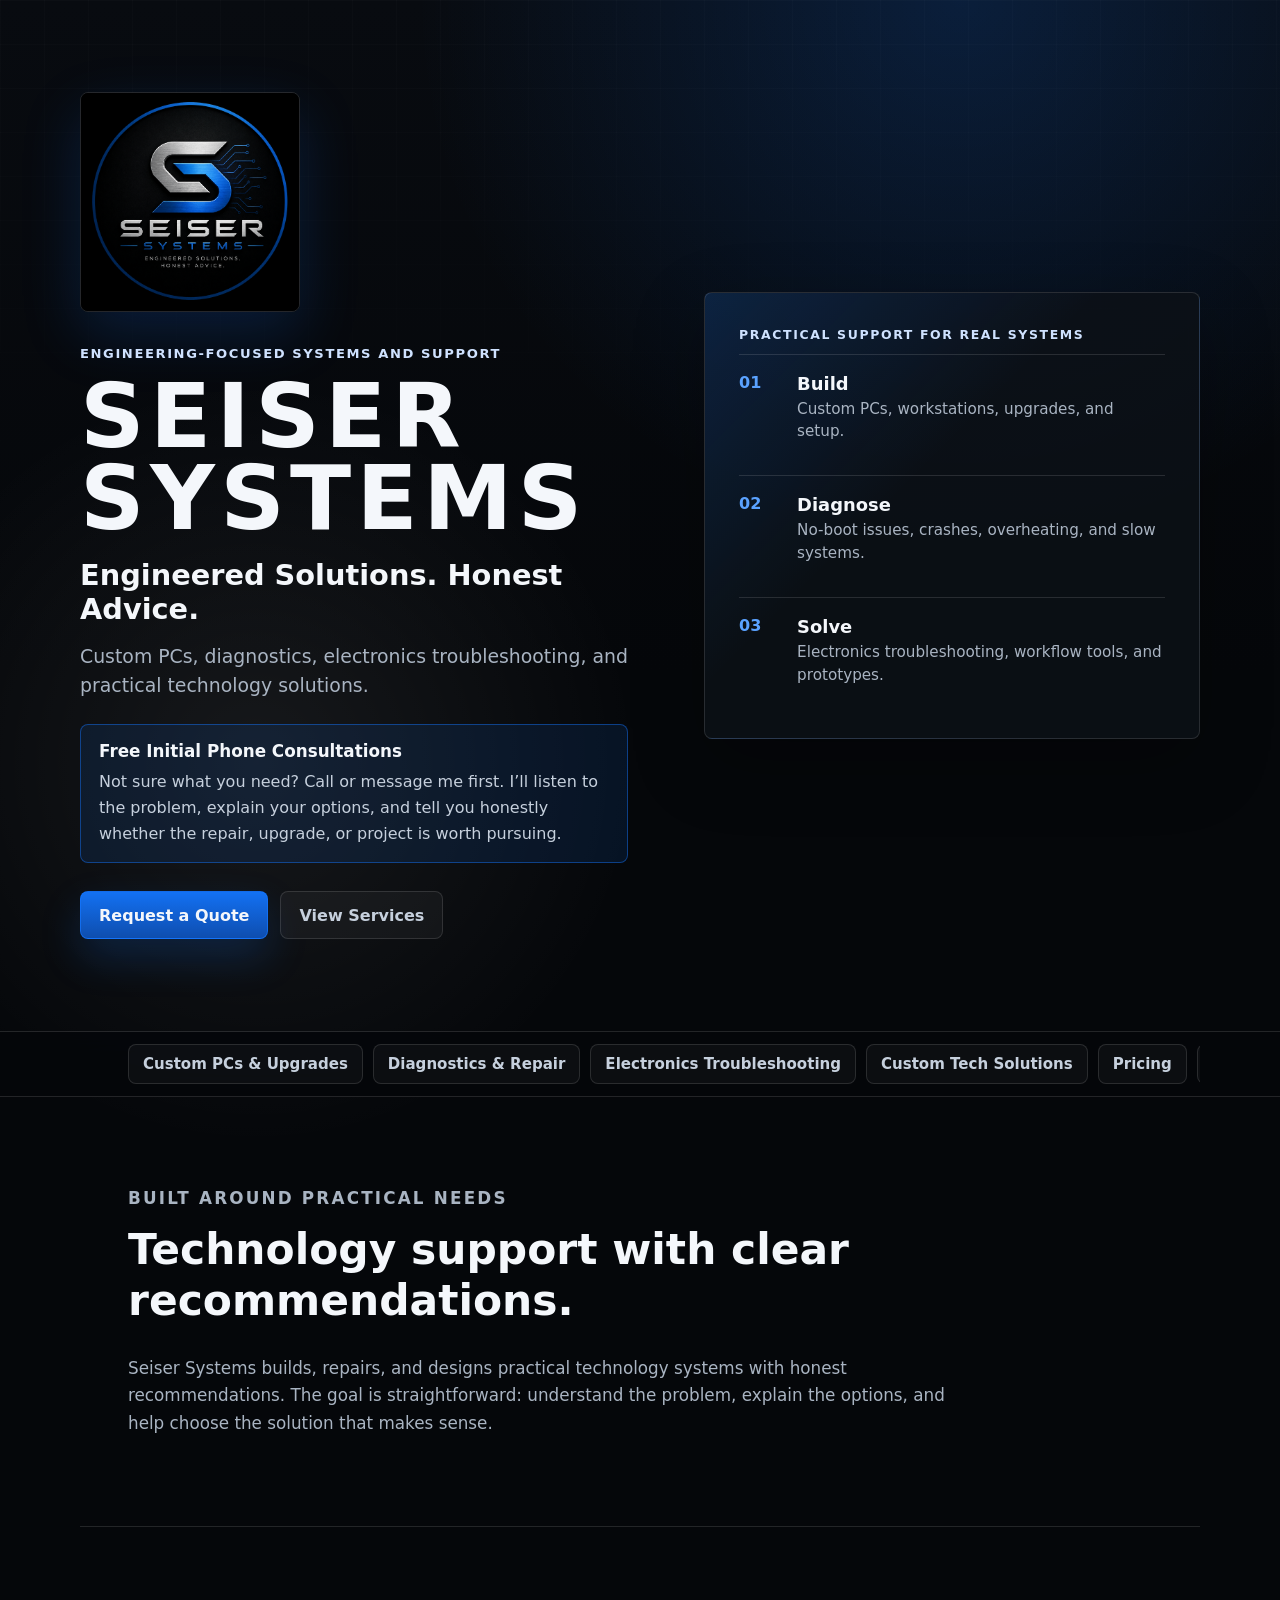
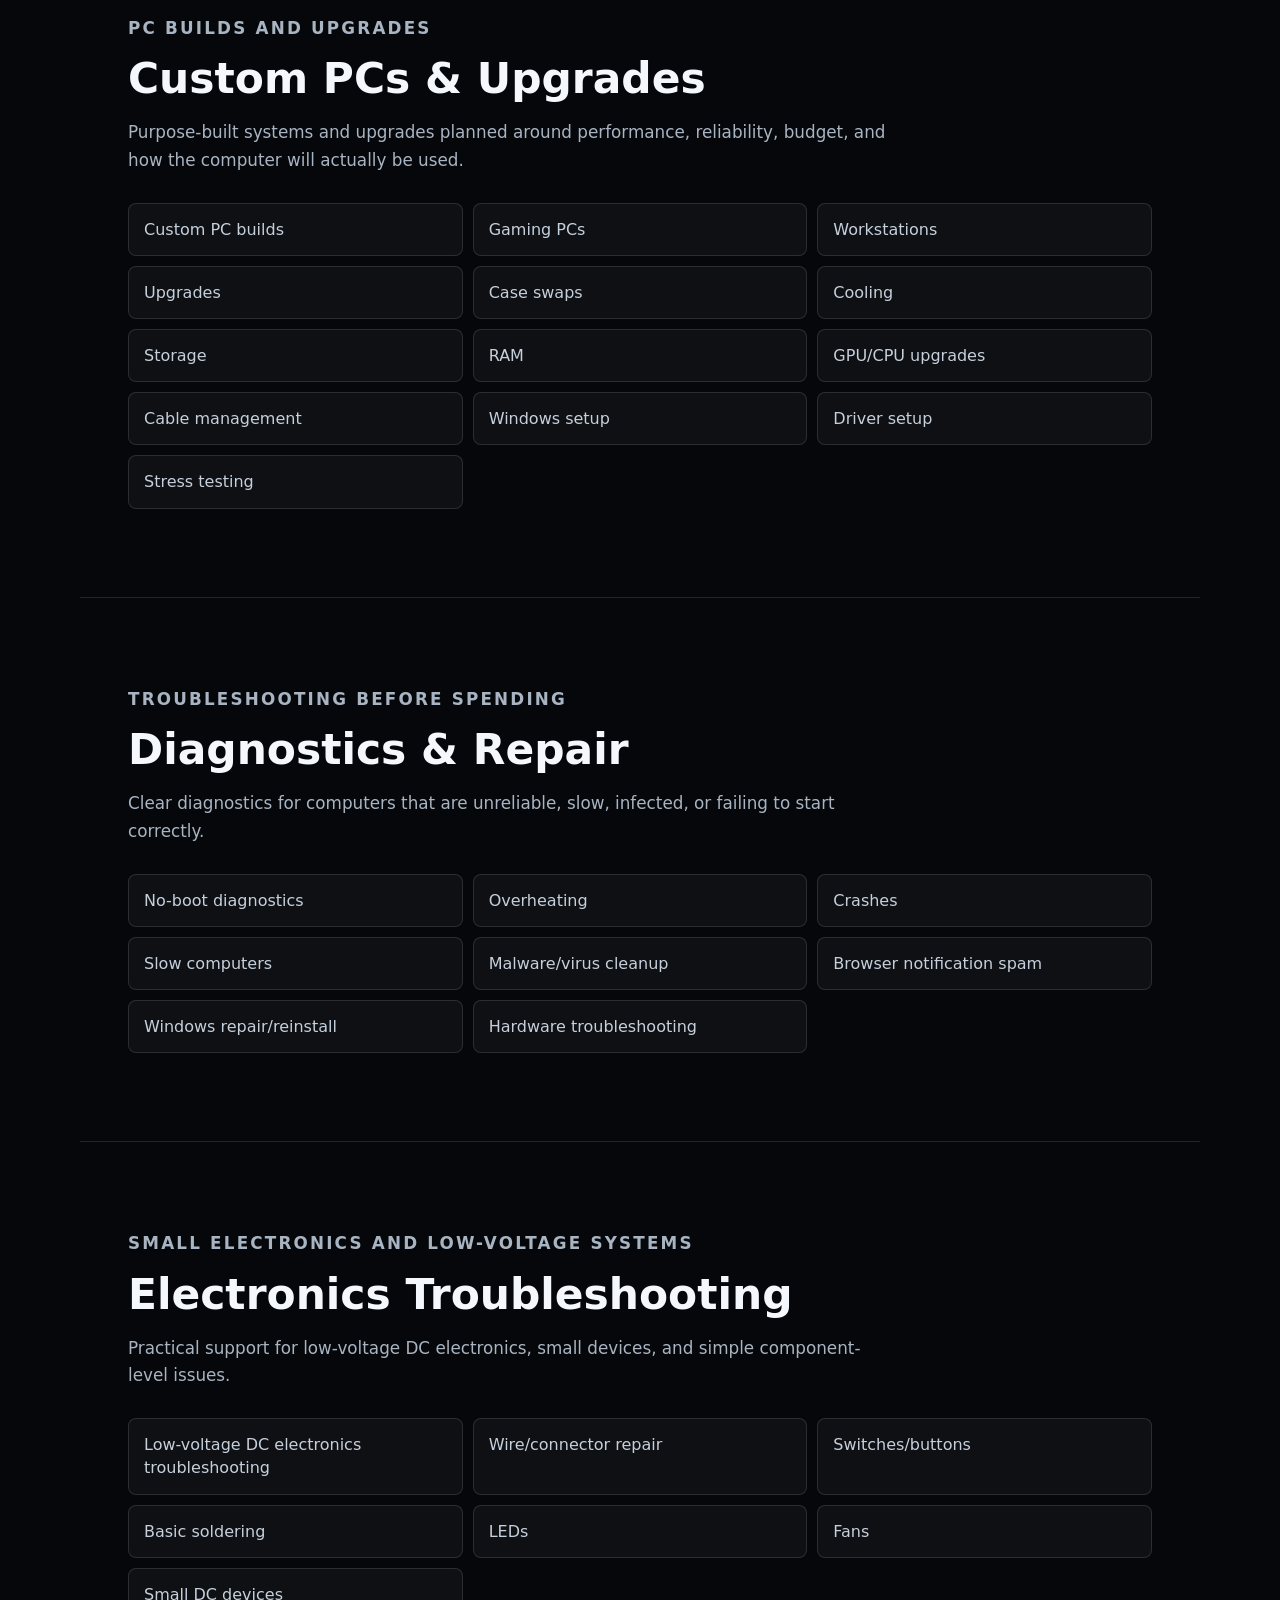
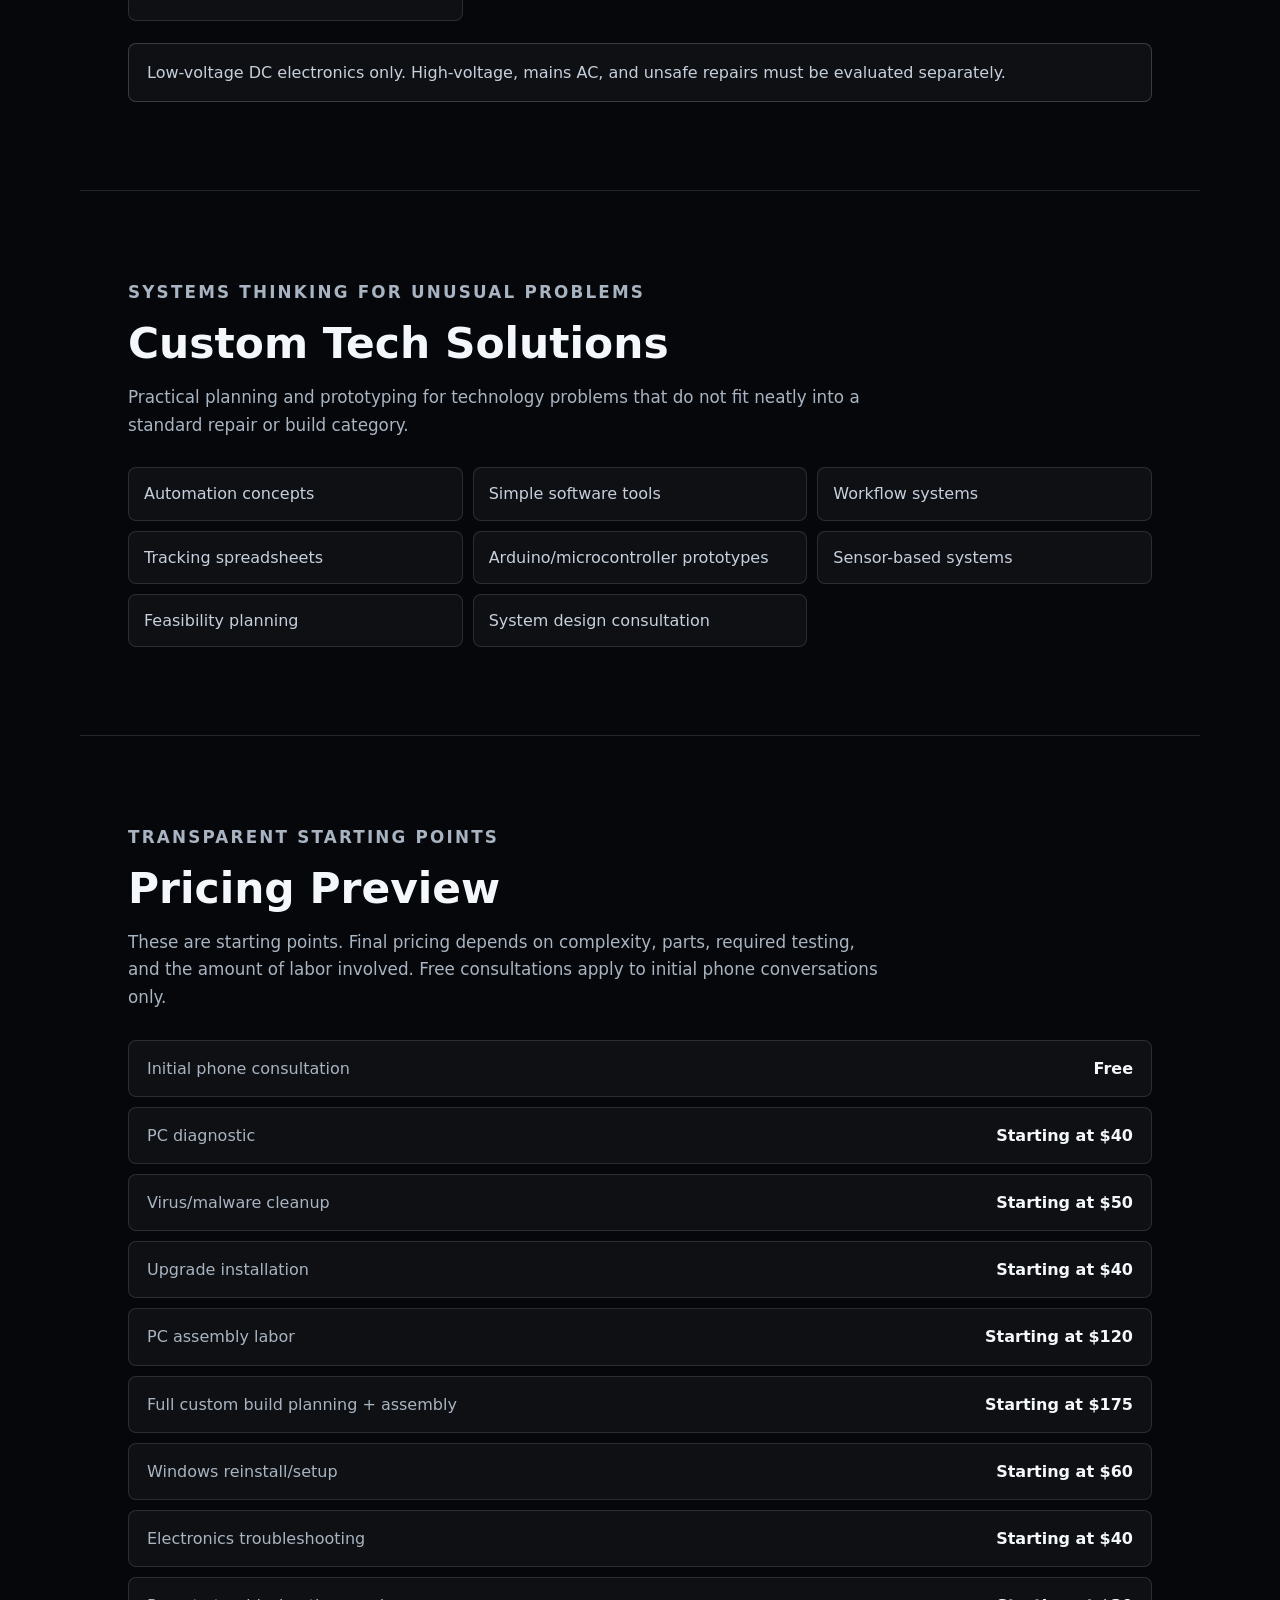
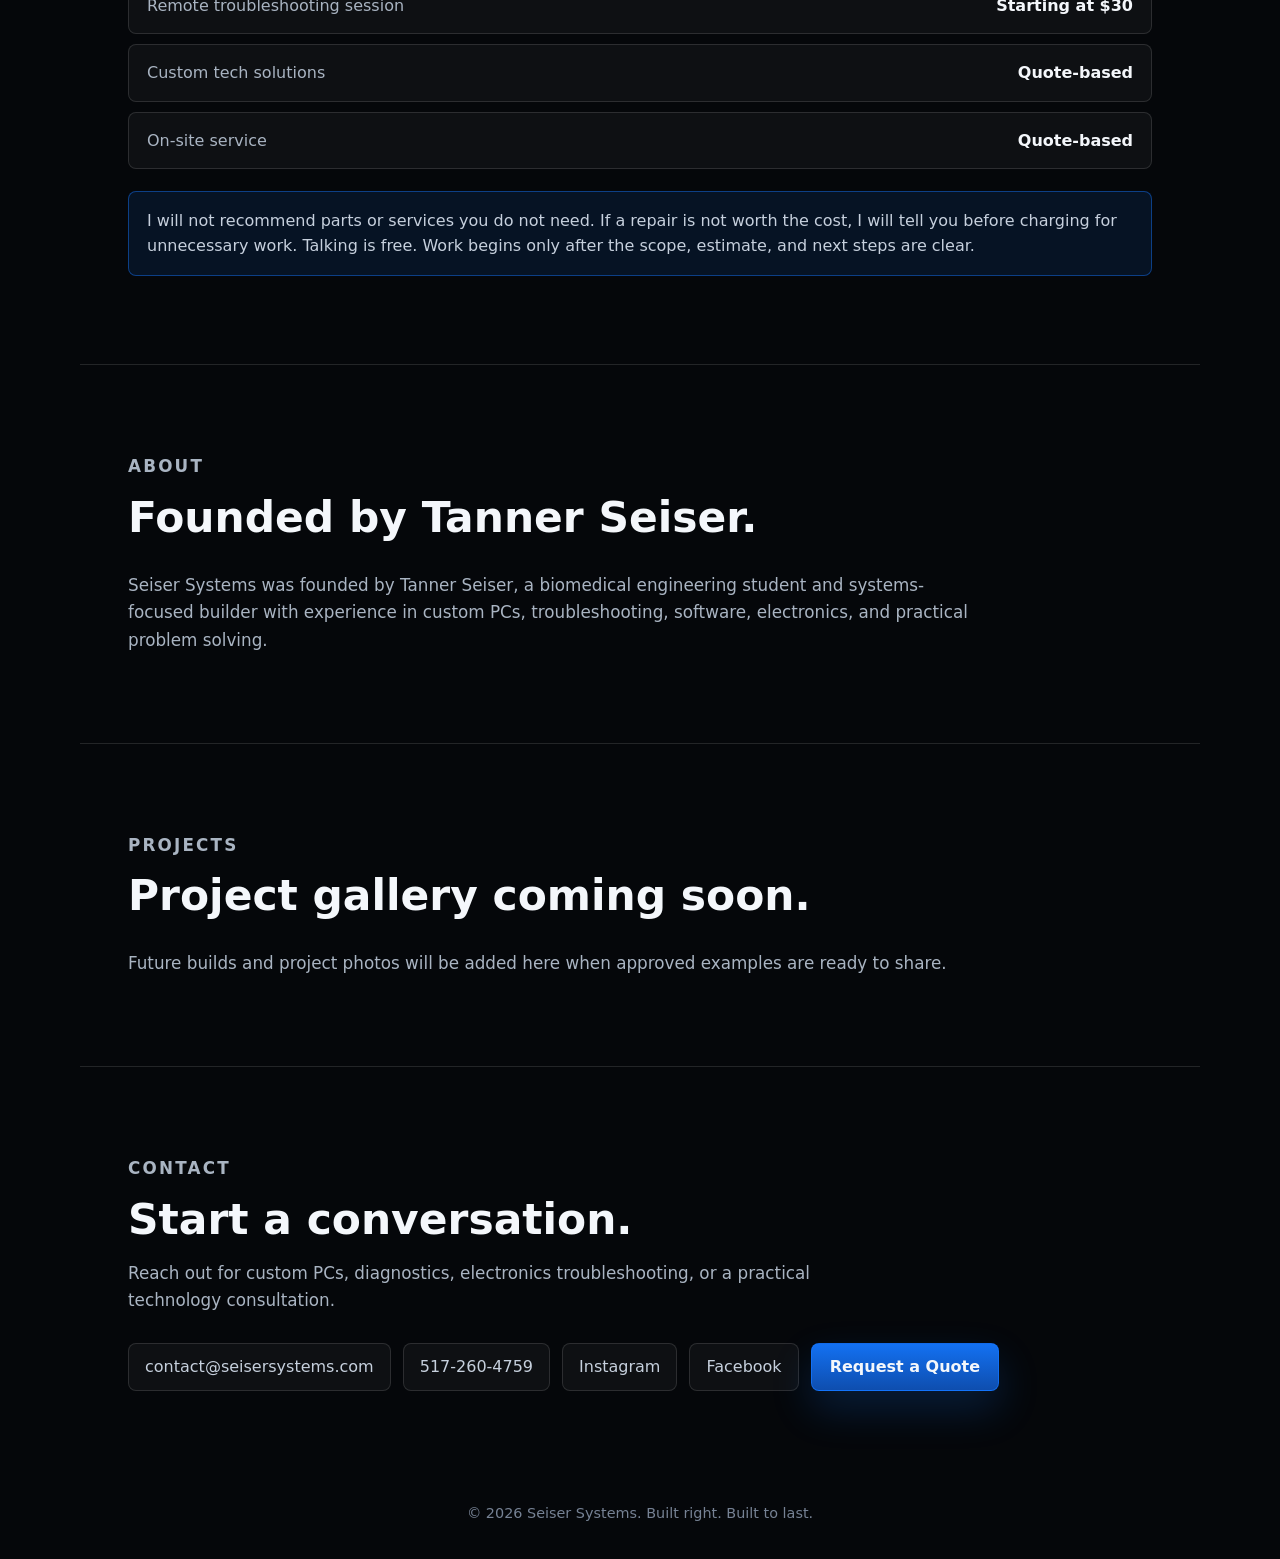
==== index.html @ 67d45372 "fix: update facebook contact link" ====
<!doctype html>
<html lang="en">
<head>
  <meta charset="utf-8">
  <meta name="viewport" content="width=device-width, initial-scale=1">
  <title>Seiser Systems | Engineered Solutions. Honest Advice.</title>
  <meta name="description" content="Seiser Systems provides custom PCs, diagnostics, electronics troubleshooting, and practical technology solutions with honest recommendations.">
  <link rel="icon" href="assets/logos/seiser-systems-logo.png">
  <link rel="stylesheet" href="css/style.css">
</head>
<body>
  <header class="hero" id="top">
    <div class="hero-inner">
      <div class="hero-copy">
        <img class="hero-logo" src="assets/logos/seiser-systems-logo.png" alt="Seiser Systems logo">
        <p class="eyebrow">Engineering-focused systems and support</p>
        <h1>Seiser Systems</h1>
        <p class="tagline">Engineered Solutions. Honest Advice.</p>
        <p class="hero-summary">
          Custom PCs, diagnostics, electronics troubleshooting, and practical technology solutions.
        </p>
        <div class="consultation-callout">
          <strong>Free Initial Phone Consultations</strong>
          <p>
            Not sure what you need? Call or message me first. I&rsquo;ll listen to the problem, explain your options, and tell you honestly whether the repair, upgrade, or project is worth pursuing.
          </p>
        </div>
        <div class="hero-actions" aria-label="Primary actions">
          <a class="button button-primary" href="#contact">Request a Quote</a>
          <a class="button button-secondary" href="#custom-pcs-upgrades">View Services</a>
        </div>
      </div>

      <div class="hero-panel" aria-label="Service overview">
        <p class="panel-kicker">Practical support for real systems</p>
        <ul class="hero-service-list">
          <li>
            <span>01</span>
            <strong>Build</strong>
            <small>Custom PCs, workstations, upgrades, and setup.</small>
          </li>
          <li>
            <span>02</span>
            <strong>Diagnose</strong>
            <small>No-boot issues, crashes, overheating, and slow systems.</small>
          </li>
          <li>
            <span>03</span>
            <strong>Solve</strong>
            <small>Electronics troubleshooting, workflow tools, and prototypes.</small>
          </li>
        </ul>
      </div>
    </div>
  </header>

  <nav class="service-nav" aria-label="Service navigation">
    <div class="service-nav-inner">
      <a href="#custom-pcs-upgrades">Custom PCs &amp; Upgrades</a>
      <a href="#diagnostics-repair">Diagnostics &amp; Repair</a>
      <a href="#electronics-troubleshooting">Electronics Troubleshooting</a>
      <a href="#custom-tech-solutions">Custom Tech Solutions</a>
      <a href="#pricing">Pricing</a>
      <a href="#contact">Contact</a>
    </div>
  </nav>

  <main>
    <section class="section intro-section" id="intro" aria-labelledby="intro-heading">
      <div class="section-header">
        <p class="section-kicker">Built around practical needs</p>
        <h2 id="intro-heading">Technology support with clear recommendations.</h2>
      </div>
      <p class="lead">
        Seiser Systems builds, repairs, and designs practical technology systems with honest recommendations. The goal is straightforward: understand the problem, explain the options, and help choose the solution that makes sense.
      </p>
    </section>

    <section class="section service-section" id="custom-pcs-upgrades" aria-labelledby="custom-pcs-heading">
      <div class="section-header">
        <p class="section-kicker">PC builds and upgrades</p>
        <h2 id="custom-pcs-heading">Custom PCs &amp; Upgrades</h2>
        <p>
          Purpose-built systems and upgrades planned around performance, reliability, budget, and how the computer will actually be used.
        </p>
      </div>
      <ul class="detail-list">
        <li>Custom PC builds</li>
        <li>Gaming PCs</li>
        <li>Workstations</li>
        <li>Upgrades</li>
        <li>Case swaps</li>
        <li>Cooling</li>
        <li>Storage</li>
        <li>RAM</li>
        <li>GPU/CPU upgrades</li>
        <li>Cable management</li>
        <li>Windows setup</li>
        <li>Driver setup</li>
        <li>Stress testing</li>
      </ul>
    </section>

    <section class="section service-section" id="diagnostics-repair" aria-labelledby="diagnostics-heading">
      <div class="section-header">
        <p class="section-kicker">Troubleshooting before spending</p>
        <h2 id="diagnostics-heading">Diagnostics &amp; Repair</h2>
        <p>
          Clear diagnostics for computers that are unreliable, slow, infected, or failing to start correctly.
        </p>
      </div>
      <ul class="detail-list">
        <li>No-boot diagnostics</li>
        <li>Overheating</li>
        <li>Crashes</li>
        <li>Slow computers</li>
        <li>Malware/virus cleanup</li>
        <li>Browser notification spam</li>
        <li>Windows repair/reinstall</li>
        <li>Hardware troubleshooting</li>
      </ul>
    </section>

    <section class="section service-section" id="electronics-troubleshooting" aria-labelledby="electronics-heading">
      <div class="section-header">
        <p class="section-kicker">Small electronics and low-voltage systems</p>
        <h2 id="electronics-heading">Electronics Troubleshooting</h2>
        <p>
          Practical support for low-voltage DC electronics, small devices, and simple component-level issues.
        </p>
      </div>
      <ul class="detail-list">
        <li>Low-voltage DC electronics troubleshooting</li>
        <li>Wire/connector repair</li>
        <li>Switches/buttons</li>
        <li>Basic soldering</li>
        <li>LEDs</li>
        <li>Fans</li>
        <li>Small DC devices</li>
      </ul>
      <p class="boundary-note">
        Low-voltage DC electronics only. High-voltage, mains AC, and unsafe repairs must be evaluated separately.
      </p>
    </section>

    <section class="section service-section" id="custom-tech-solutions" aria-labelledby="solutions-heading">
      <div class="section-header">
        <p class="section-kicker">Systems thinking for unusual problems</p>
        <h2 id="solutions-heading">Custom Tech Solutions</h2>
        <p>
          Practical planning and prototyping for technology problems that do not fit neatly into a standard repair or build category.
        </p>
      </div>
      <ul class="detail-list">
        <li>Automation concepts</li>
        <li>Simple software tools</li>
        <li>Workflow systems</li>
        <li>Tracking spreadsheets</li>
        <li>Arduino/microcontroller prototypes</li>
        <li>Sensor-based systems</li>
        <li>Feasibility planning</li>
        <li>System design consultation</li>
      </ul>
    </section>

    <section class="section pricing-section" id="pricing" aria-labelledby="pricing-heading">
      <div class="section-header">
        <p class="section-kicker">Transparent starting points</p>
        <h2 id="pricing-heading">Pricing Preview</h2>
        <p>
          These are starting points. Final pricing depends on complexity, parts, required testing, and the amount of labor involved.
          Free consultations apply to initial phone conversations only.
        </p>
      </div>
      <ul class="pricing-list">
        <li><span>Initial phone consultation</span><strong>Free</strong></li>
        <li><span>PC diagnostic</span><strong>Starting at $40</strong></li>
        <li><span>Virus/malware cleanup</span><strong>Starting at $50</strong></li>
        <li><span>Upgrade installation</span><strong>Starting at $40</strong></li>
        <li><span>PC assembly labor</span><strong>Starting at $120</strong></li>
        <li><span>Full custom build planning + assembly</span><strong>Starting at $175</strong></li>
        <li><span>Windows reinstall/setup</span><strong>Starting at $60</strong></li>
        <li><span>Electronics troubleshooting</span><strong>Starting at $40</strong></li>
        <li><span>Remote troubleshooting session</span><strong>Starting at $30</strong></li>
        <li><span>Custom tech solutions</span><strong>Quote-based</strong></li>
        <li><span>On-site service</span><strong>Quote-based</strong></li>
      </ul>
      <p class="trust-note">
        I will not recommend parts or services you do not need. If a repair is not worth the cost, I will tell you before charging for unnecessary work. Talking is free. Work begins only after the scope, estimate, and next steps are clear.
      </p>
    </section>

    <section class="section about-section" id="about" aria-labelledby="about-heading">
      <div class="section-header">
        <p class="section-kicker">About</p>
        <h2 id="about-heading">Founded by Tanner Seiser.</h2>
      </div>
      <p class="lead">
        Seiser Systems was founded by Tanner Seiser, a biomedical engineering student and systems-focused builder with experience in custom PCs, troubleshooting, software, electronics, and practical problem solving.
      </p>
    </section>

    <section class="section projects-section" id="projects" aria-labelledby="projects-heading">
      <div class="section-header">
        <p class="section-kicker">Projects</p>
        <h2 id="projects-heading">Project gallery coming soon.</h2>
      </div>
      <p class="lead">
        Future builds and project photos will be added here when approved examples are ready to share.
      </p>
    </section>

    <section class="section contact-section" id="contact" aria-labelledby="contact-heading">
      <div class="section-header">
        <p class="section-kicker">Contact</p>
        <h2 id="contact-heading">Start a conversation.</h2>
        <p>
          Reach out for custom PCs, diagnostics, electronics troubleshooting, or a practical technology consultation.
        </p>
      </div>
      <div class="contact-grid" aria-label="Contact options">
        <a class="contact-card" href="mailto:contact@seisersystems.com">contact@seisersystems.com</a>
        <a class="contact-card" href="tel:+15172604759">517-260-4759</a>
        <a class="contact-card" href="https://www.instagram.com/seisersystems">Instagram</a>
        <a class="contact-card" href="https://www.facebook.com/share/1Dia5i5sug/?mibextid=wwXIfr">Facebook</a>
        <a class="button button-primary quote-button" href="mailto:contact@seisersystems.com?subject=Quote%20Request">Request a Quote</a>
      </div>
    </section>
  </main>

  <footer>
    &copy; 2026 Seiser Systems. Built right. Built to last.
  </footer>
</body>
</html>
---- css/style.css ----
:root {
  --bg: #05070a;
  --surface: #0d1117;
  --surface-soft: #121824;
  --text: #f4f7fb;
  --muted: #a9b4c2;
  --muted-strong: #c6d0dd;
  --accent: #1477ff;
  --accent-strong: #5aa2ff;
  --accent-soft: rgba(20, 119, 255, 0.22);
  --border: rgba(255,255,255,0.12);
  --max-width: 1120px;
}

* { box-sizing: border-box; }

html {
  scroll-behavior: smooth;
}

body {
  margin: 0;
  min-height: 100vh;
  font-family: system-ui, -apple-system, BlinkMacSystemFont, "Segoe UI", sans-serif;
  color: var(--text);
  background:
    radial-gradient(circle at 75% 0%, rgba(20,119,255,0.18), transparent 34rem),
    radial-gradient(circle at 20% 12%, rgba(255,255,255,0.07), transparent 24rem),
    linear-gradient(180deg, #080b10 0%, var(--bg) 42rem);
}

body::before {
  content: "";
  position: fixed;
  inset: 0;
  pointer-events: none;
  background-image: linear-gradient(rgba(255,255,255,0.035) 1px, transparent 1px),
    linear-gradient(90deg, rgba(255,255,255,0.03) 1px, transparent 1px);
  background-size: 44px 44px;
  mask-image: linear-gradient(180deg, rgba(0,0,0,0.5), transparent 62%);
}

a {
  color: inherit;
  text-decoration: none;
}

a:focus-visible {
  outline: 2px solid var(--accent-strong);
  outline-offset: 4px;
}

img {
  display: block;
  max-width: 100%;
  height: auto;
}

.hero {
  position: relative;
  border-bottom: 1px solid var(--border);
  padding: clamp(48px, 8vw, 92px) clamp(20px, 5vw, 48px);
}

.hero-inner {
  width: min(var(--max-width), 100%);
  margin: 0 auto;
  display: grid;
  grid-template-columns: minmax(0, 1.05fr) minmax(300px, 0.95fr);
  gap: clamp(32px, 7vw, 76px);
  align-items: center;
}

.hero-logo {
  width: min(220px, 68vw);
  margin-bottom: clamp(24px, 4vw, 34px);
  border: 1px solid var(--border);
  border-radius: 8px;
  box-shadow: 0 22px 60px rgba(20, 119, 255, 0.18);
}

.eyebrow {
  margin: 0 0 14px;
  color: #cfe2ff;
  font-size: 0.82rem;
  font-weight: 700;
  letter-spacing: 0.12em;
  text-transform: uppercase;
}

h1 {
  margin: 0;
  max-width: 780px;
  font-size: clamp(2.75rem, 8vw, 5.6rem);
  letter-spacing: 0.06em;
  text-transform: uppercase;
  line-height: 0.92;
}

h2 {
  margin: 0;
  font-size: clamp(1.75rem, 4vw, 2.65rem);
  line-height: 1.2;
}

h3,
p {
  margin-top: 0;
}

.tagline {
  margin: 18px 0 0;
  color: var(--text);
  font-size: clamp(1.25rem, 3vw, 1.8rem);
  font-weight: 700;
}

.hero-summary {
  margin: 16px 0 0;
  max-width: 650px;
  color: var(--muted);
  font-size: clamp(1rem, 2.5vw, 1.18rem);
  line-height: 1.55;
}

.consultation-callout {
  max-width: 690px;
  margin-top: 24px;
  padding: 16px 18px;
  border: 1px solid rgba(20,119,255,0.45);
  border-radius: 8px;
  background: rgba(20,119,255,0.11);
}

.consultation-callout strong {
  display: block;
  color: var(--text);
  font-size: 1.05rem;
}

.consultation-callout p {
  margin: 8px 0 0;
  color: var(--muted-strong);
  line-height: 1.6;
}

.hero-actions,
.contact-grid {
  display: flex;
  flex-wrap: wrap;
  gap: 12px;
}

.hero-actions {
  margin-top: 28px;
}

.button,
.contact-card,
.service-nav a {
  border: 1px solid var(--border);
  border-radius: 8px;
  transition: transform 140ms ease, border-color 140ms ease, background 140ms ease;
}

.button {
  display: inline-flex;
  align-items: center;
  justify-content: center;
  min-height: 48px;
  padding: 13px 18px;
  font-weight: 700;
}

.button-primary {
  border-color: rgba(20,119,255,0.72);
  background: linear-gradient(180deg, rgba(20,119,255,0.95), rgba(15,82,184,0.95));
  box-shadow: 0 18px 42px rgba(20,119,255,0.2);
}

.button-secondary {
  background: rgba(255,255,255,0.04);
  color: var(--muted-strong);
}

a.button:hover,
.contact-card:hover,
.service-nav a:hover {
  transform: translateY(-1px);
  border-color: rgba(20,119,255,0.62);
  background: rgba(20,119,255,0.14);
}

.hero-panel {
  border: 1px solid var(--border);
  border-radius: 8px;
  background:
    linear-gradient(135deg, rgba(20,119,255,0.18), transparent 42%),
    rgba(13, 17, 23, 0.84);
  box-shadow: 0 24px 70px rgba(0,0,0,0.28);
  padding: clamp(22px, 4vw, 34px);
}

.panel-kicker,
.section-kicker {
  margin: 0 0 12px;
  color: #cfe2ff;
  font-size: 0.78rem;
  font-weight: 800;
  letter-spacing: 0.13em;
  text-transform: uppercase;
}

.hero-service-list {
  display: grid;
  gap: 14px;
  margin: 0;
  padding: 0;
  list-style: none;
}

.hero-service-list li {
  display: grid;
  grid-template-columns: 44px minmax(0, 1fr);
  gap: 4px 14px;
  padding: 18px 0;
  border-top: 1px solid var(--border);
}

.hero-service-list span {
  grid-row: span 2;
  color: var(--accent-strong);
  font-weight: 800;
}

.hero-service-list strong {
  font-size: 1.12rem;
}

.hero-service-list small {
  color: var(--muted);
  font-size: 0.95rem;
  line-height: 1.5;
}

.service-nav {
  position: sticky;
  top: 0;
  z-index: 10;
  border-bottom: 1px solid var(--border);
  background: rgba(5, 7, 10, 0.92);
  backdrop-filter: blur(14px);
}

.service-nav-inner {
  width: min(var(--max-width), 100%);
  margin: 0 auto;
  display: flex;
  gap: 10px;
  overflow-x: auto;
  padding: 12px clamp(20px, 5vw, 48px);
  scrollbar-width: thin;
}

.service-nav a {
  flex: 0 0 auto;
  padding: 10px 14px;
  color: var(--muted-strong);
  background: rgba(255,255,255,0.035);
  font-size: 0.94rem;
  font-weight: 700;
  white-space: nowrap;
}

main,
footer {
  position: relative;
}

.section {
  width: min(var(--max-width), 100%);
  margin: 0 auto;
  padding: clamp(54px, 8vw, 88px) clamp(20px, 5vw, 48px);
  border-bottom: 1px solid var(--border);
  scroll-margin-top: 86px;
}

.section-header {
  max-width: 760px;
  margin-bottom: 28px;
}

.section-header p,
.lead {
  color: var(--muted);
  font-size: 1.05rem;
  line-height: 1.65;
}

.section-header p:last-child {
  margin: 14px 0 0;
}

.lead {
  max-width: 840px;
  margin-bottom: 0;
}

.detail-list {
  display: grid;
  grid-template-columns: repeat(3, minmax(0, 1fr));
  gap: 10px;
  margin: 0;
  padding: 0;
  list-style: none;
}

.detail-list li,
.pricing-list li,
.contact-card,
.boundary-note,
.trust-note {
  border: 1px solid var(--border);
  border-radius: 8px;
  background: rgba(255,255,255,0.04);
}

.detail-list li {
  padding: 14px 15px;
  color: var(--muted-strong);
  line-height: 1.45;
}

.boundary-note,
.trust-note {
  margin: 22px 0 0;
  padding: 16px 18px;
  color: var(--muted-strong);
  line-height: 1.6;
}

.boundary-note {
  border-color: rgba(255,255,255,0.18);
}

.trust-note {
  border-color: rgba(20,119,255,0.45);
  background: rgba(20,119,255,0.11);
}

.pricing-list {
  display: grid;
  gap: 10px;
  margin: 0;
  padding: 0;
  list-style: none;
}

.pricing-list li {
  display: flex;
  justify-content: space-between;
  gap: 18px;
  padding: 16px 18px;
  line-height: 1.45;
}

.pricing-list span {
  color: var(--muted);
}

.pricing-list strong {
  color: var(--text);
  text-align: right;
  white-space: nowrap;
}

.contact-section {
  border-bottom: 0;
}

.contact-grid {
  align-items: stretch;
}

.contact-card {
  display: inline-flex;
  align-items: center;
  min-height: 48px;
  padding: 13px 16px;
  color: var(--muted-strong);
  overflow-wrap: anywhere;
}

.contact-muted {
  color: var(--muted);
}

.quote-button {
  flex: 0 0 auto;
}

footer {
  width: min(var(--max-width), 100%);
  margin: 0 auto;
  padding: 26px clamp(20px, 5vw, 48px) 38px;
  color: #768294;
  font-size: 0.9rem;
  text-align: center;
}

@media (max-width: 860px) {
  .hero-inner {
    grid-template-columns: 1fr;
  }
}

@media (max-width: 720px) {
  .hero {
    padding-top: 38px;
  }

  .hero-logo {
    width: min(190px, 76vw);
  }

  .hero-actions,
  .contact-grid {
    align-items: stretch;
    flex-direction: column;
  }

  .button,
  .contact-card {
    width: 100%;
  }

  .detail-list {
    grid-template-columns: 1fr;
  }

  .pricing-list li {
    display: grid;
    gap: 6px;
  }

  .pricing-list strong {
    text-align: left;
    white-space: normal;
  }

  .service-nav-inner {
    padding-inline: 16px;
  }
}

@media (prefers-reduced-motion: reduce) {
  html {
    scroll-behavior: auto;
  }

  *,
  *::before,
  *::after {
    transition-duration: 0.01ms !important;
    animation-duration: 0.01ms !important;
    animation-iteration-count: 1 !important;
  }
}
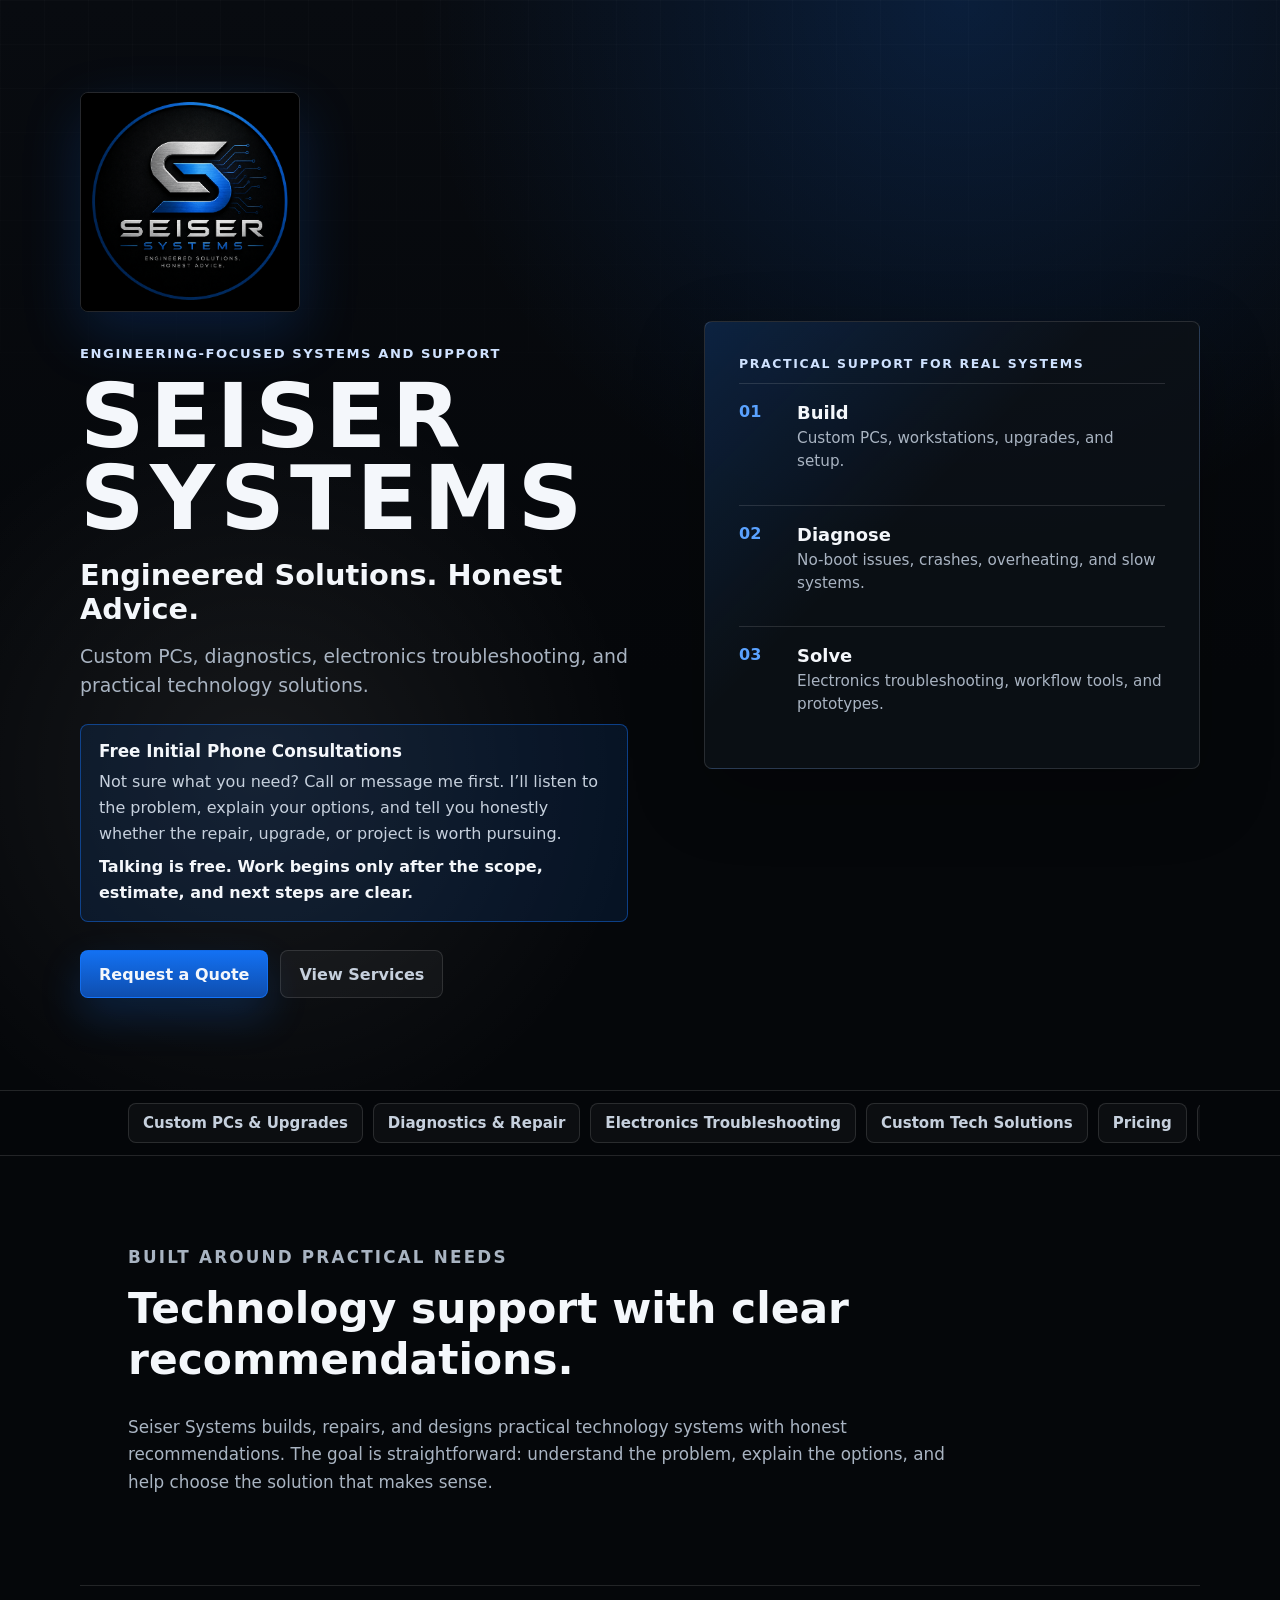
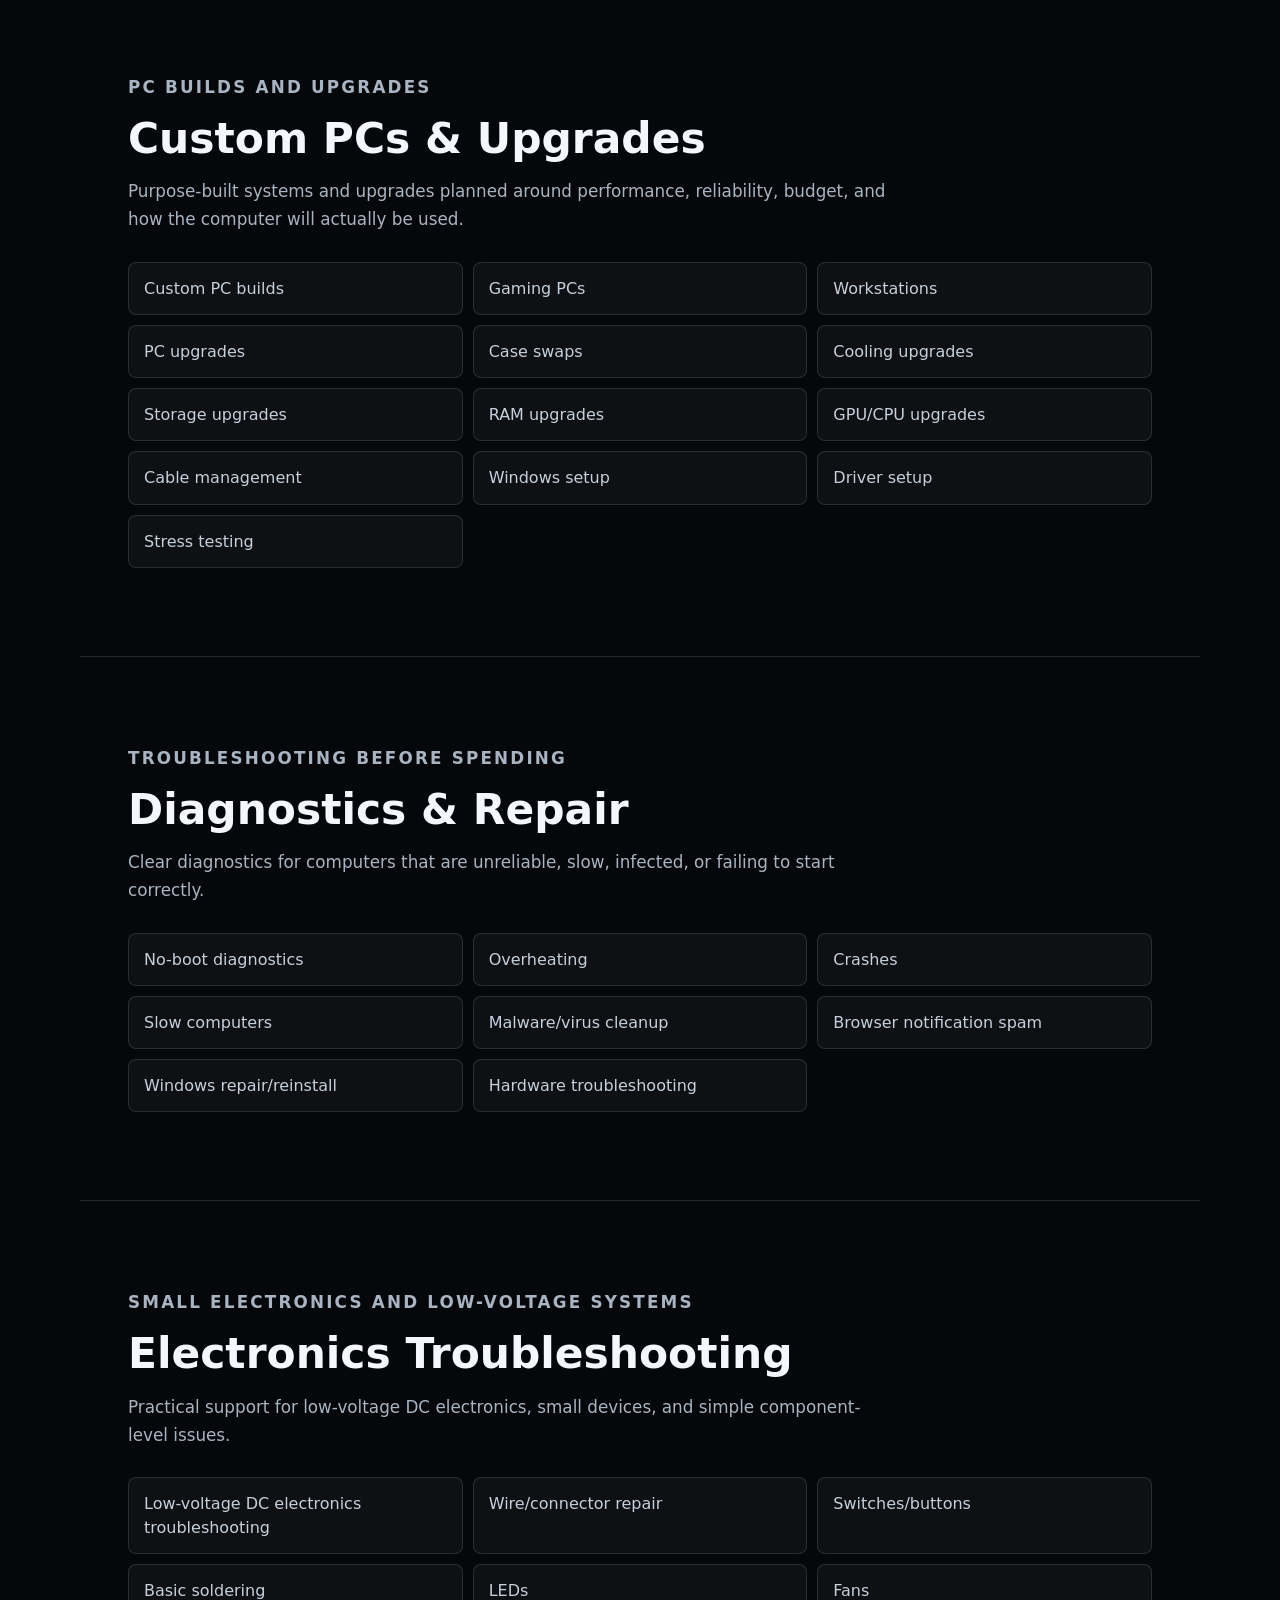
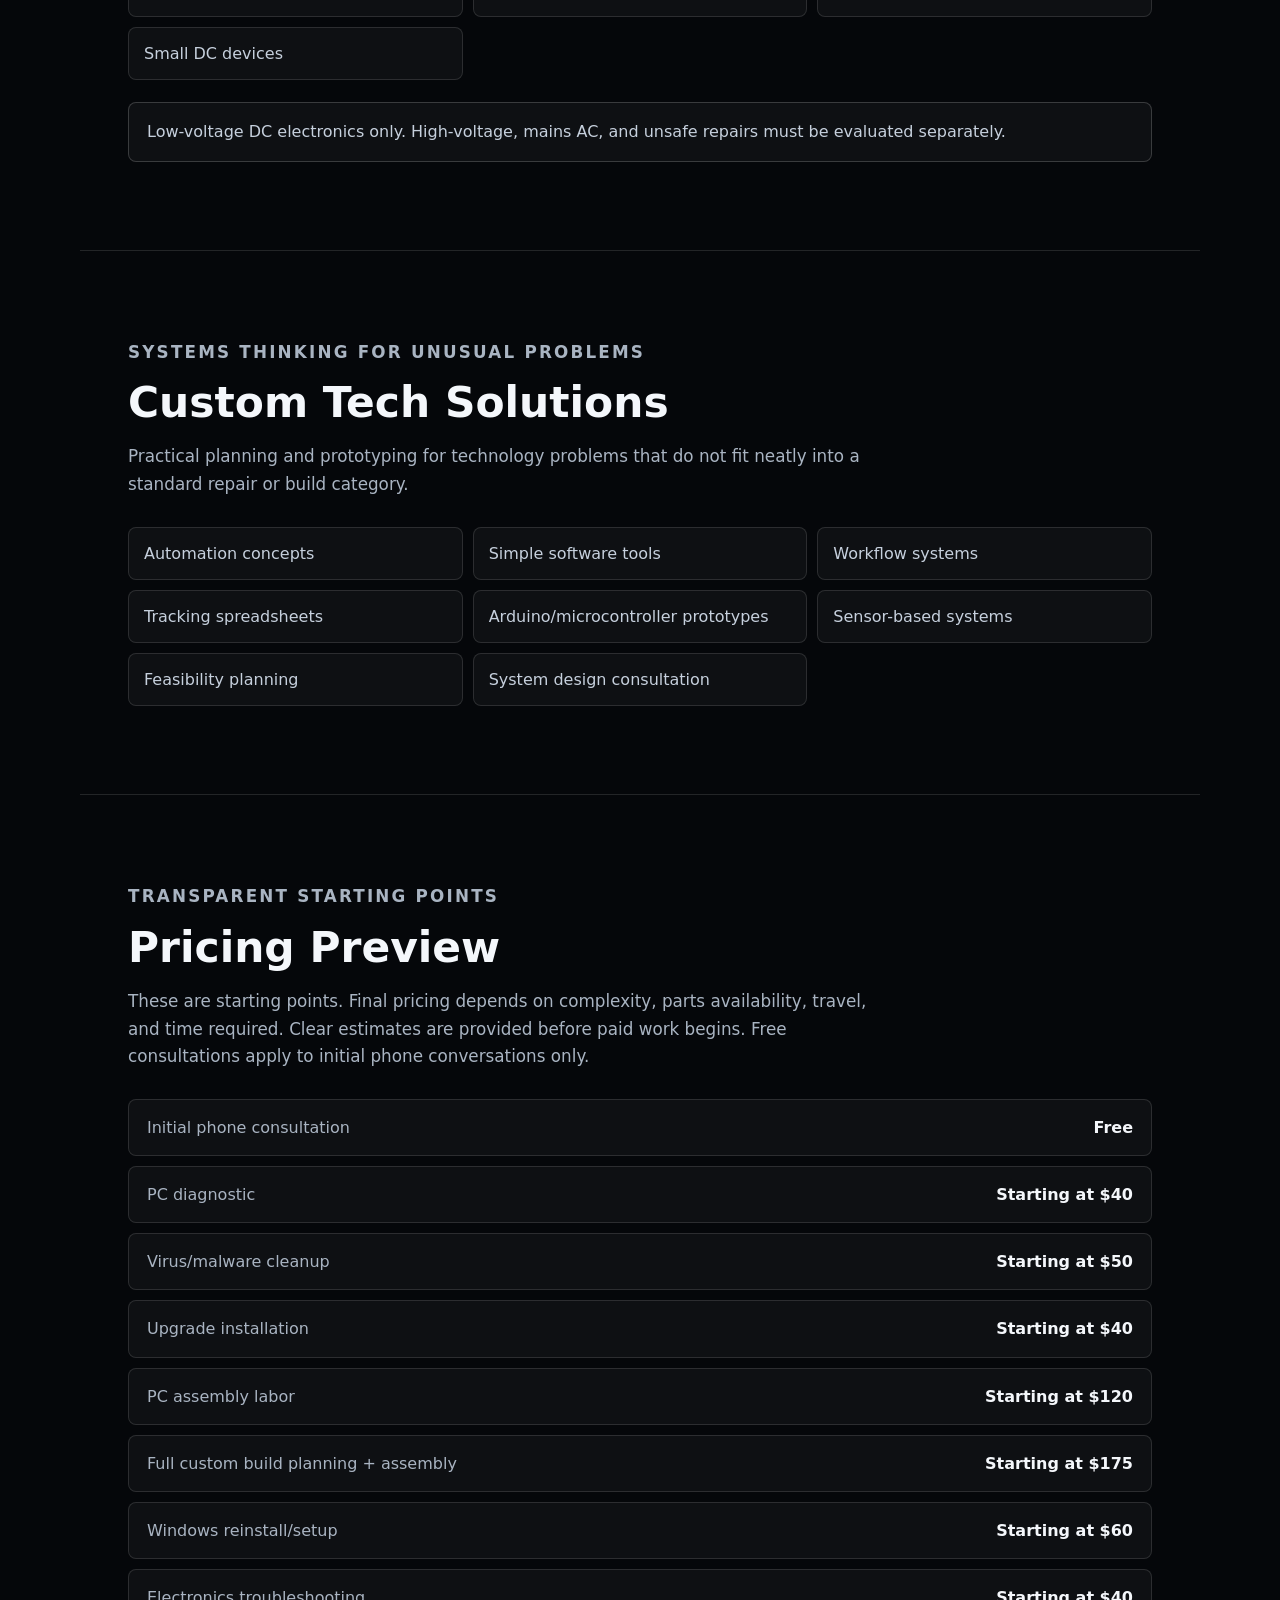
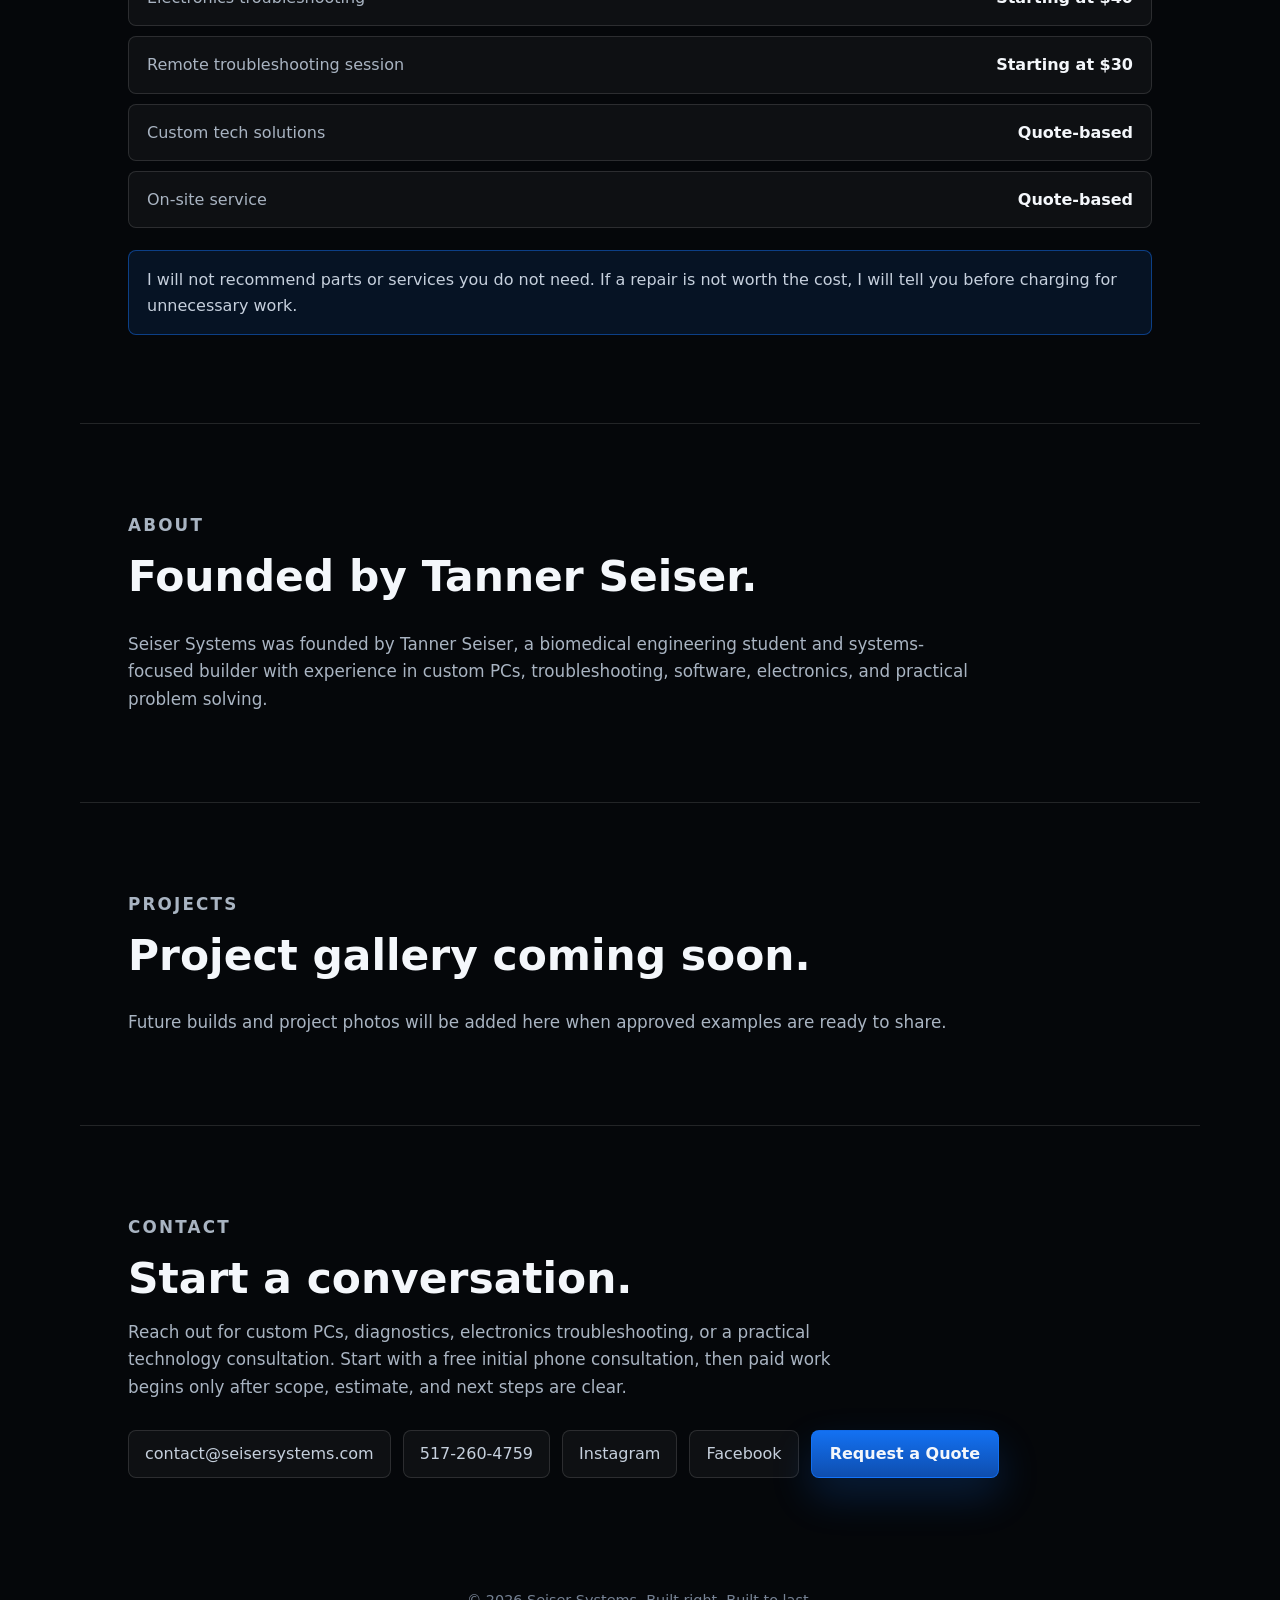
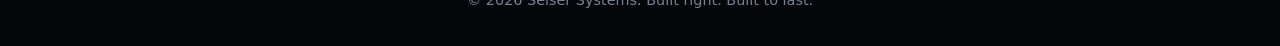
==== commit 7a2988f9: "feat: add sprint 3 lead capture docs" ====
--- a/index.html
+++ b/index.html
@@ -24,8 +24,12 @@
           <p>
             Not sure what you need? Call or message me first. I&rsquo;ll listen to the problem, explain your options, and tell you honestly whether the repair, upgrade, or project is worth pursuing.
           </p>
+          <p class="consultation-support">
+            Talking is free. Work begins only after the scope, estimate, and next steps are clear.
+          </p>
         </div>
         <div class="hero-actions" aria-label="Primary actions">
+          <!-- TODO: Replace this with Google Form or proper quote request form link. -->
           <a class="button button-primary" href="#contact">Request a Quote</a>
           <a class="button button-secondary" href="#custom-pcs-upgrades">View Services</a>
         </div>
@@ -88,11 +92,11 @@
         <li>Custom PC builds</li>
         <li>Gaming PCs</li>
         <li>Workstations</li>
-        <li>Upgrades</li>
+        <li>PC upgrades</li>
         <li>Case swaps</li>
-        <li>Cooling</li>
-        <li>Storage</li>
-        <li>RAM</li>
+        <li>Cooling upgrades</li>
+        <li>Storage upgrades</li>
+        <li>RAM upgrades</li>
         <li>GPU/CPU upgrades</li>
         <li>Cable management</li>
         <li>Windows setup</li>
@@ -168,7 +172,7 @@
         <p class="section-kicker">Transparent starting points</p>
         <h2 id="pricing-heading">Pricing Preview</h2>
         <p>
-          These are starting points. Final pricing depends on complexity, parts, required testing, and the amount of labor involved.
+          These are starting points. Final pricing depends on complexity, parts availability, travel, and time required. Clear estimates are provided before paid work begins.
           Free consultations apply to initial phone conversations only.
         </p>
       </div>
@@ -186,7 +190,7 @@
         <li><span>On-site service</span><strong>Quote-based</strong></li>
       </ul>
       <p class="trust-note">
-        I will not recommend parts or services you do not need. If a repair is not worth the cost, I will tell you before charging for unnecessary work. Talking is free. Work begins only after the scope, estimate, and next steps are clear.
+        I will not recommend parts or services you do not need. If a repair is not worth the cost, I will tell you before charging for unnecessary work.
       </p>
     </section>
 
@@ -215,7 +219,7 @@
         <p class="section-kicker">Contact</p>
         <h2 id="contact-heading">Start a conversation.</h2>
         <p>
-          Reach out for custom PCs, diagnostics, electronics troubleshooting, or a practical technology consultation.
+          Reach out for custom PCs, diagnostics, electronics troubleshooting, or a practical technology consultation. Start with a free initial phone consultation, then paid work begins only after scope, estimate, and next steps are clear.
         </p>
       </div>
       <div class="contact-grid" aria-label="Contact options">
@@ -223,6 +227,7 @@
         <a class="contact-card" href="tel:+15172604759">517-260-4759</a>
         <a class="contact-card" href="https://www.instagram.com/seisersystems">Instagram</a>
         <a class="contact-card" href="https://www.facebook.com/share/1Dia5i5sug/?mibextid=wwXIfr">Facebook</a>
+        <!-- TODO: Replace this with Google Form or proper quote request form link. -->
         <a class="button button-primary quote-button" href="mailto:contact@seisersystems.com?subject=Quote%20Request">Request a Quote</a>
       </div>
     </section>
--- a/css/style.css
+++ b/css/style.css
@@ -144,6 +144,11 @@
   line-height: 1.6;
 }
 
+.consultation-callout .consultation-support {
+  color: var(--text);
+  font-weight: 700;
+}
+
 .hero-actions,
 .contact-grid {
   display: flex;
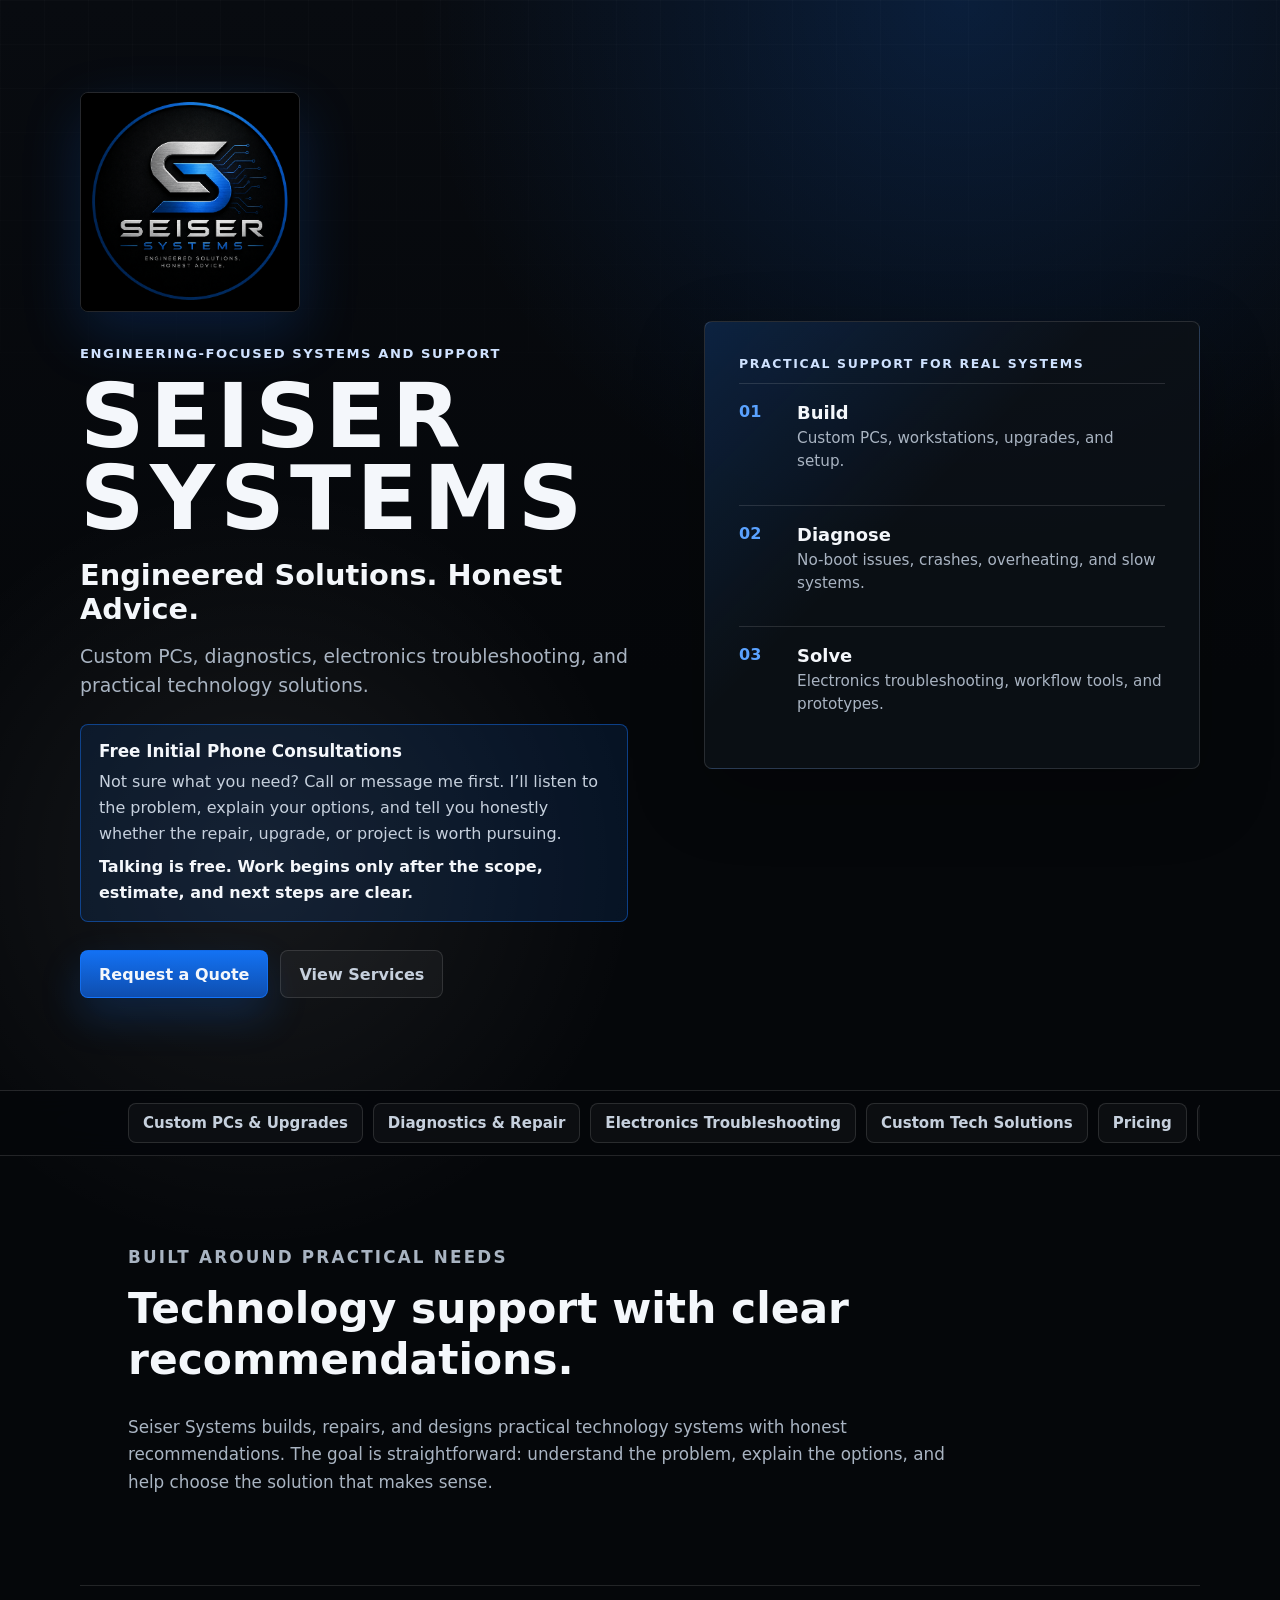
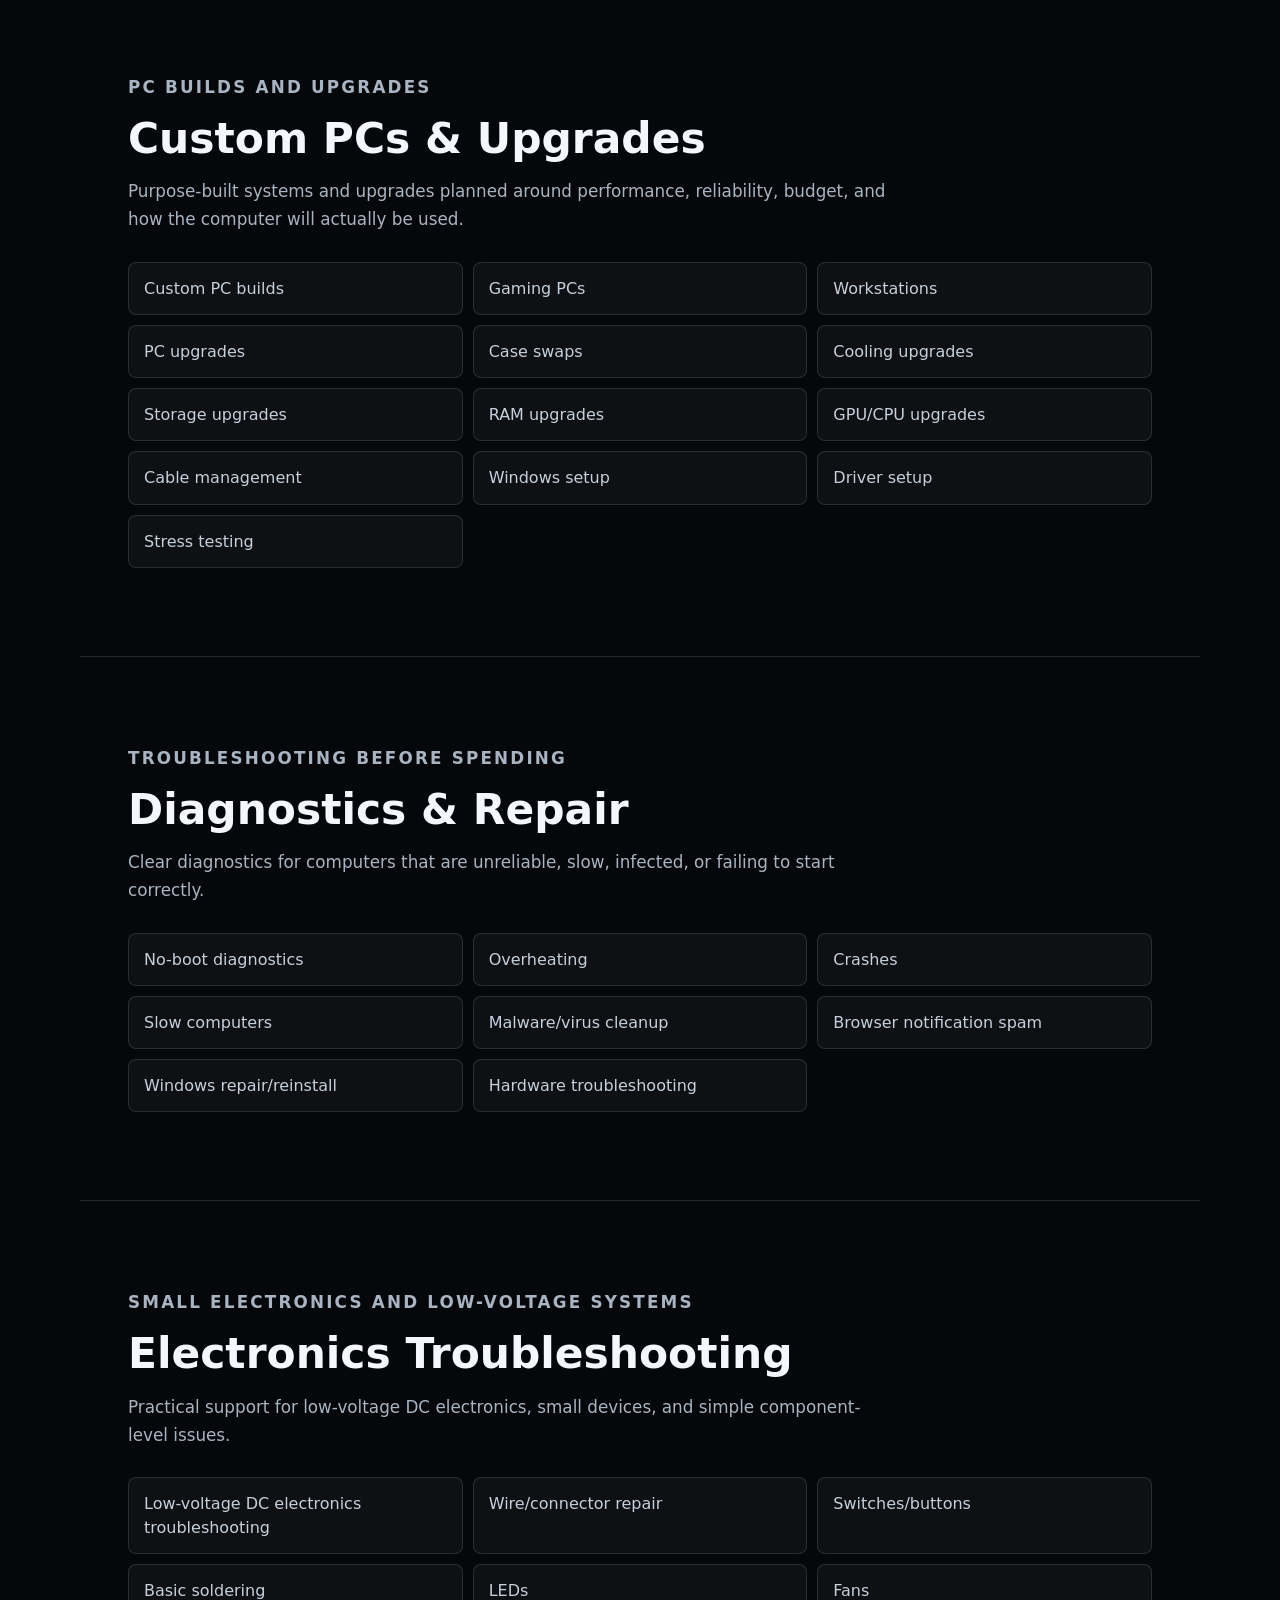
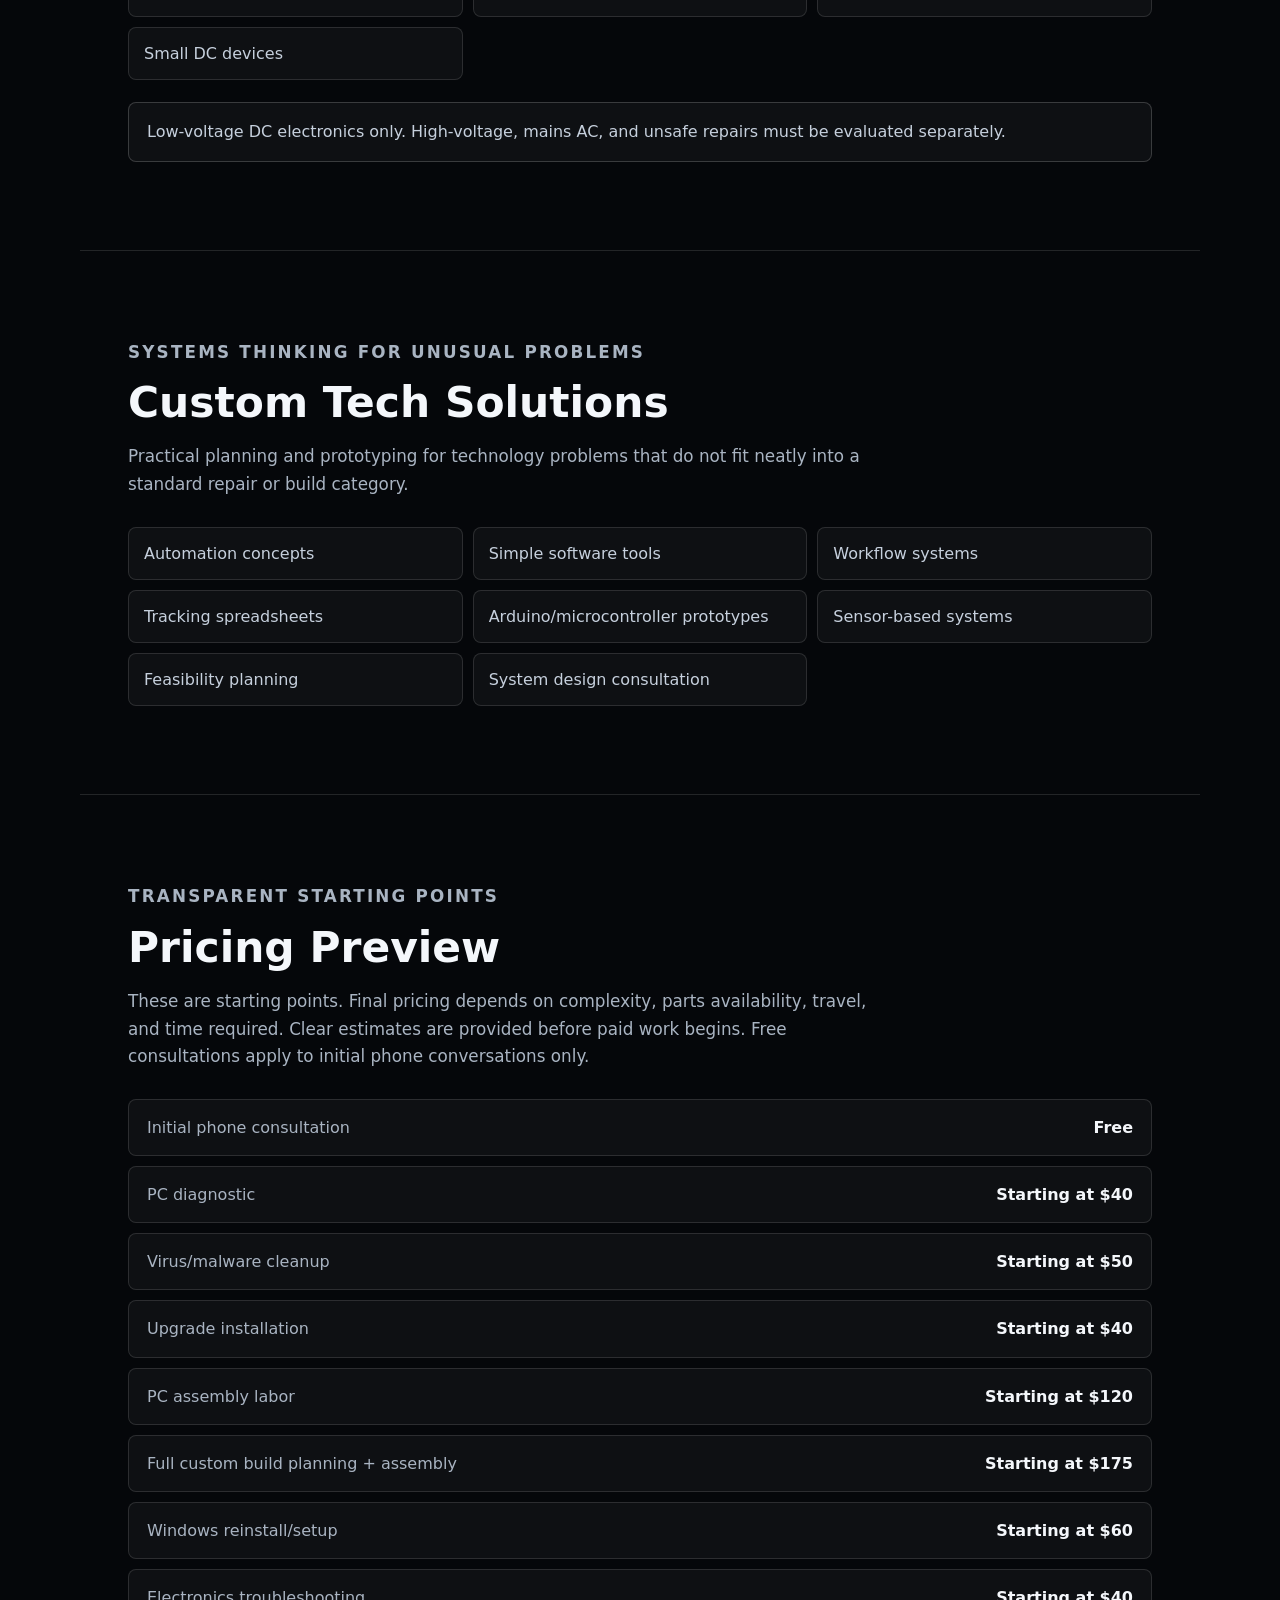
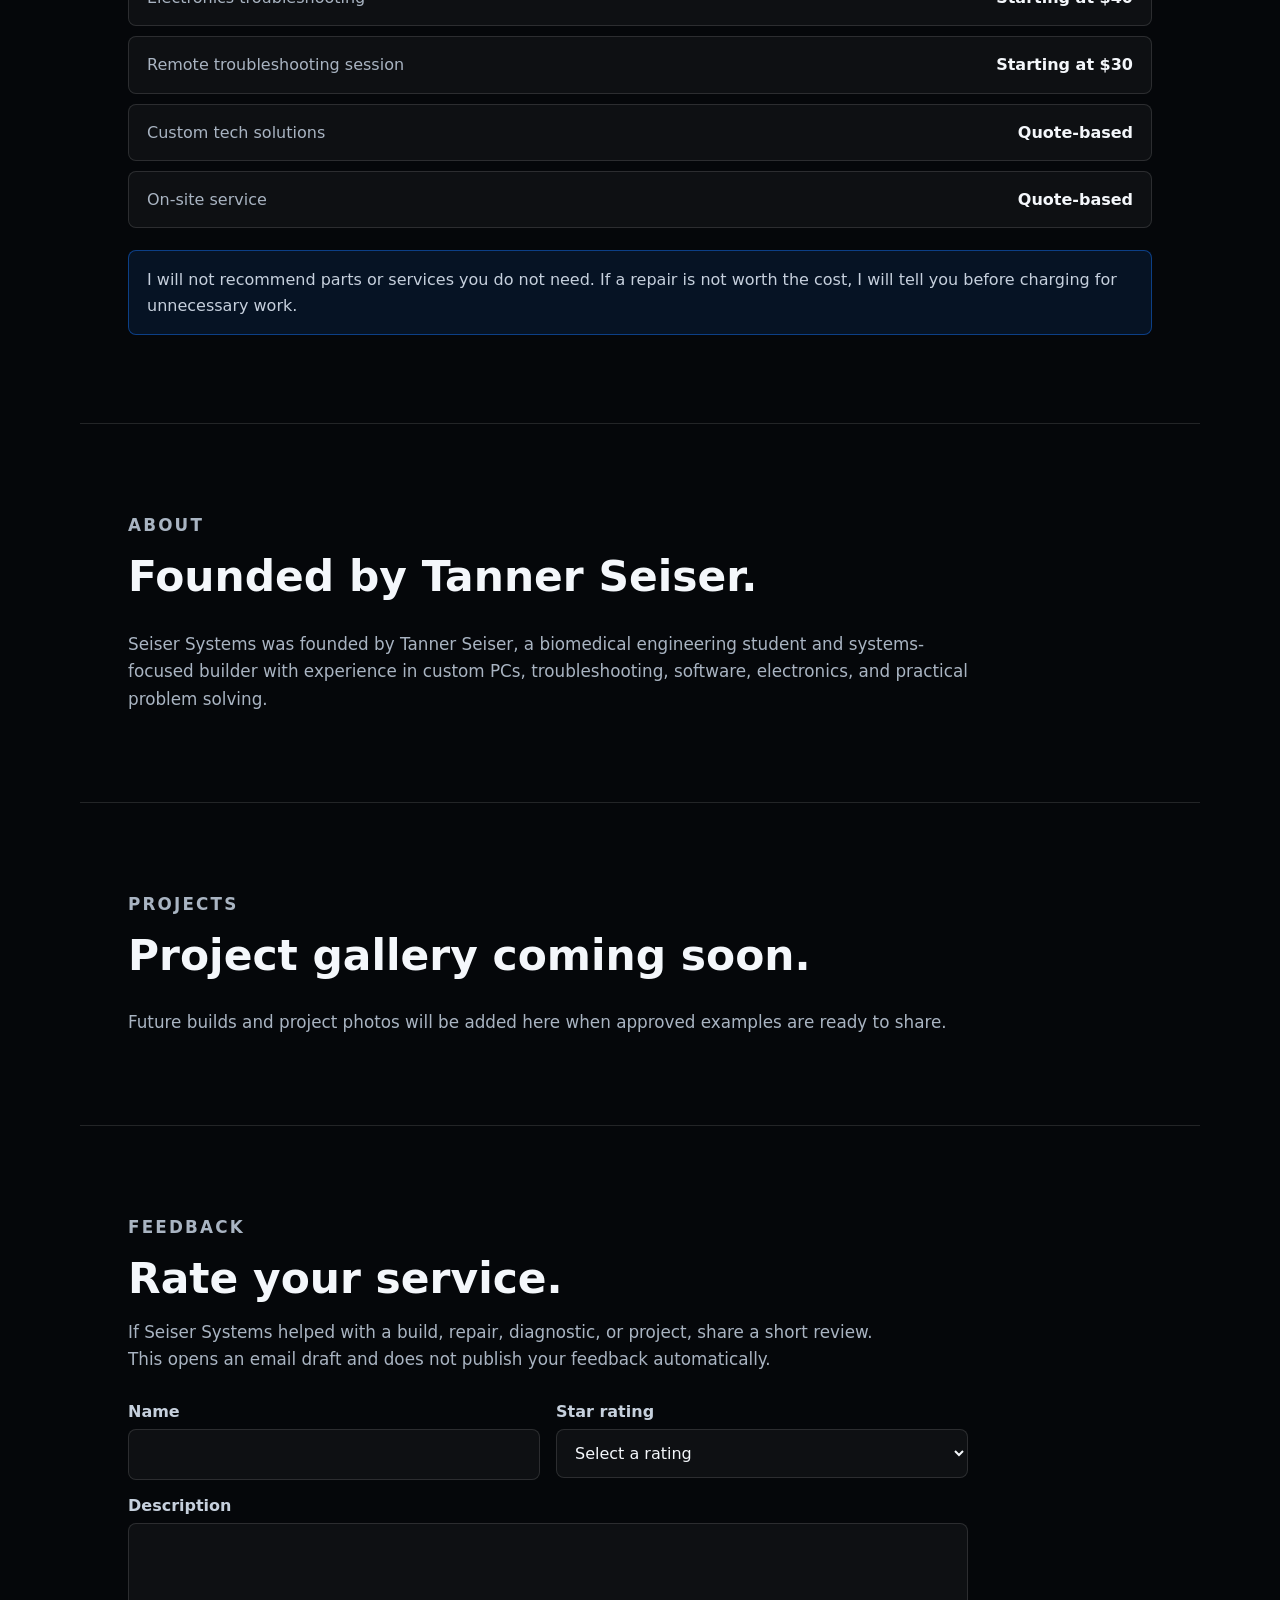
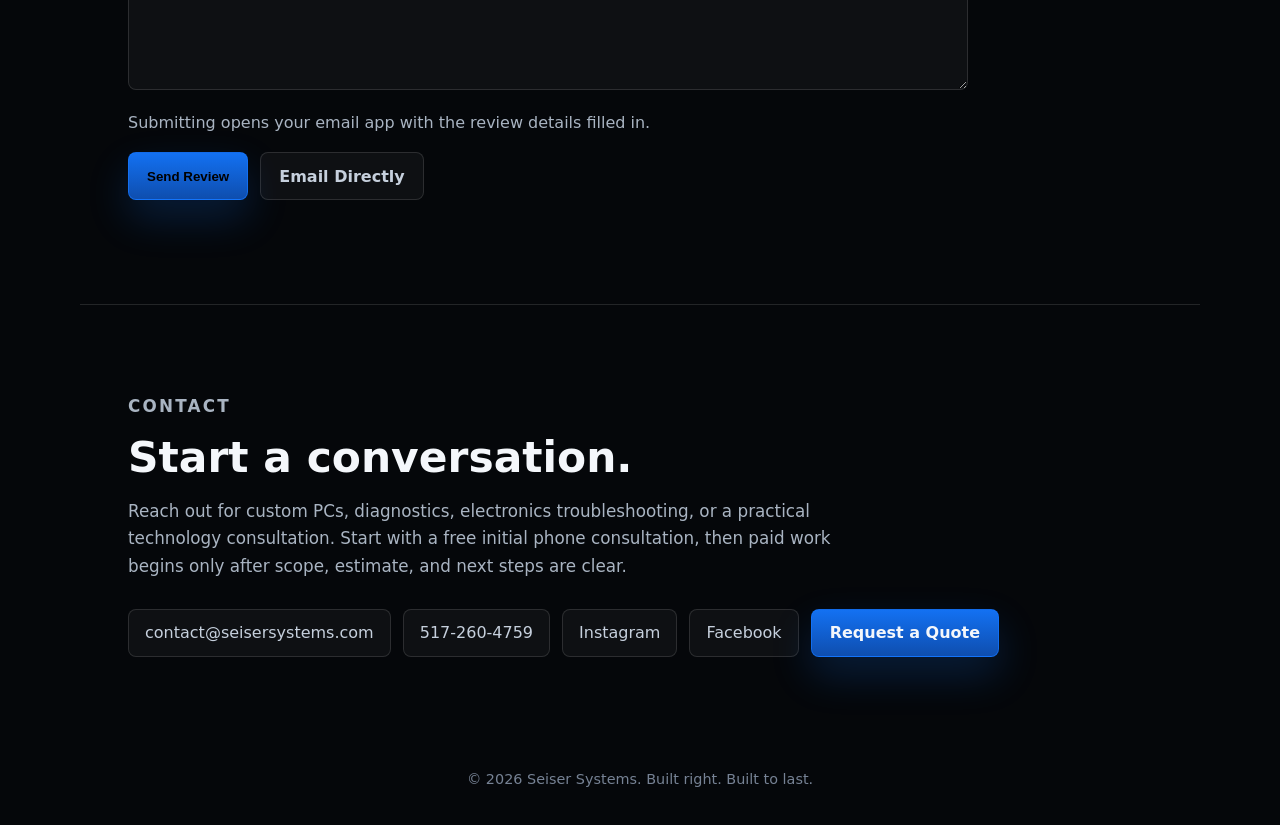
==== commit 1ca5d686: "feat: add service review section" ====
--- a/index.html
+++ b/index.html
@@ -7,6 +7,7 @@
   <meta name="description" content="Seiser Systems provides custom PCs, diagnostics, electronics troubleshooting, and practical technology solutions with honest recommendations.">
   <link rel="icon" href="assets/logos/seiser-systems-logo.png">
   <link rel="stylesheet" href="css/style.css">
+  <script src="js/main.js" defer></script>
 </head>
 <body>
   <header class="hero" id="top">
@@ -29,8 +30,7 @@
           </p>
         </div>
         <div class="hero-actions" aria-label="Primary actions">
-          <!-- TODO: Replace this with Google Form or proper quote request form link. -->
-          <a class="button button-primary" href="#contact">Request a Quote</a>
+          <a class="button button-primary" href="https://forms.gle/vS6BLfuFiEZz8chR6">Request a Quote</a>
           <a class="button button-secondary" href="#custom-pcs-upgrades">View Services</a>
         </div>
       </div>
@@ -65,6 +65,7 @@
       <a href="#electronics-troubleshooting">Electronics Troubleshooting</a>
       <a href="#custom-tech-solutions">Custom Tech Solutions</a>
       <a href="#pricing">Pricing</a>
+      <a href="#reviews">Review</a>
       <a href="#contact">Contact</a>
     </div>
   </nav>
@@ -214,6 +215,45 @@
       </p>
     </section>
 
+    <section class="section review-section" id="reviews" aria-labelledby="reviews-heading">
+      <div class="section-header">
+        <p class="section-kicker">Feedback</p>
+        <h2 id="reviews-heading">Rate your service.</h2>
+        <p>
+          If Seiser Systems helped with a build, repair, diagnostic, or project, share a short review. This opens an email draft and does not publish your feedback automatically.
+        </p>
+      </div>
+      <form class="review-form" id="service-review-form">
+        <div class="form-field">
+          <label for="review-name">Name</label>
+          <input type="text" id="review-name" name="name" autocomplete="name" required>
+        </div>
+        <div class="form-field">
+          <label for="review-rating">Star rating</label>
+          <select id="review-rating" name="rating" required>
+            <option value="">Select a rating</option>
+            <option value="5">5 stars</option>
+            <option value="4">4 stars</option>
+            <option value="3">3 stars</option>
+            <option value="2">2 stars</option>
+            <option value="1">1 star</option>
+          </select>
+        </div>
+        <div class="form-field form-field-full">
+          <label for="review-description">Description</label>
+          <textarea id="review-description" name="description" rows="6" required></textarea>
+        </div>
+        <p class="form-help">
+          Submitting opens your email app with the review details filled in.
+        </p>
+        <div class="form-actions">
+          <button class="button button-primary" type="submit">Send Review</button>
+          <a class="button button-secondary" href="mailto:contact@seisersystems.com?subject=Seiser%20Systems%20Service%20Review">Email Directly</a>
+        </div>
+        <p class="form-status" id="review-form-status" role="status" aria-live="polite"></p>
+      </form>
+    </section>
+
     <section class="section contact-section" id="contact" aria-labelledby="contact-heading">
       <div class="section-header">
         <p class="section-kicker">Contact</p>
@@ -227,8 +267,7 @@
         <a class="contact-card" href="tel:+15172604759">517-260-4759</a>
         <a class="contact-card" href="https://www.instagram.com/seisersystems">Instagram</a>
         <a class="contact-card" href="https://www.facebook.com/share/1Dia5i5sug/?mibextid=wwXIfr">Facebook</a>
-        <!-- TODO: Replace this with Google Form or proper quote request form link. -->
-        <a class="button button-primary quote-button" href="mailto:contact@seisersystems.com?subject=Quote%20Request">Request a Quote</a>
+        <a class="button button-primary quote-button" href="https://forms.gle/vS6BLfuFiEZz8chR6">Request a Quote</a>
       </div>
     </section>
   </main>
--- a/css/style.css
+++ b/css/style.css
@@ -379,6 +379,70 @@
   white-space: nowrap;
 }
 
+.review-form {
+  display: grid;
+  grid-template-columns: repeat(2, minmax(0, 1fr));
+  gap: 16px;
+  max-width: 840px;
+}
+
+.form-field,
+.form-help,
+.form-status {
+  margin: 0;
+}
+
+.form-field-full,
+.form-help,
+.form-actions,
+.form-status {
+  grid-column: 1 / -1;
+}
+
+.form-field label {
+  display: block;
+  margin-bottom: 8px;
+  color: var(--muted-strong);
+  font-weight: 700;
+}
+
+.form-field input,
+.form-field select,
+.form-field textarea {
+  width: 100%;
+  border: 1px solid var(--border);
+  border-radius: 8px;
+  background: rgba(255,255,255,0.04);
+  color: var(--text);
+  font: inherit;
+  line-height: 1.45;
+  padding: 13px 14px;
+}
+
+.form-field textarea {
+  resize: vertical;
+}
+
+.form-field input:focus,
+.form-field select:focus,
+.form-field textarea:focus {
+  border-color: rgba(20,119,255,0.72);
+  outline: 2px solid rgba(90,162,255,0.35);
+  outline-offset: 2px;
+}
+
+.form-help,
+.form-status {
+  color: var(--muted);
+  line-height: 1.6;
+}
+
+.form-actions {
+  display: flex;
+  flex-wrap: wrap;
+  gap: 12px;
+}
+
 .contact-section {
   border-bottom: 0;
 }
@@ -443,6 +507,10 @@
     grid-template-columns: 1fr;
   }
 
+  .review-form {
+    grid-template-columns: 1fr;
+  }
+
   .pricing-list li {
     display: grid;
     gap: 6px;
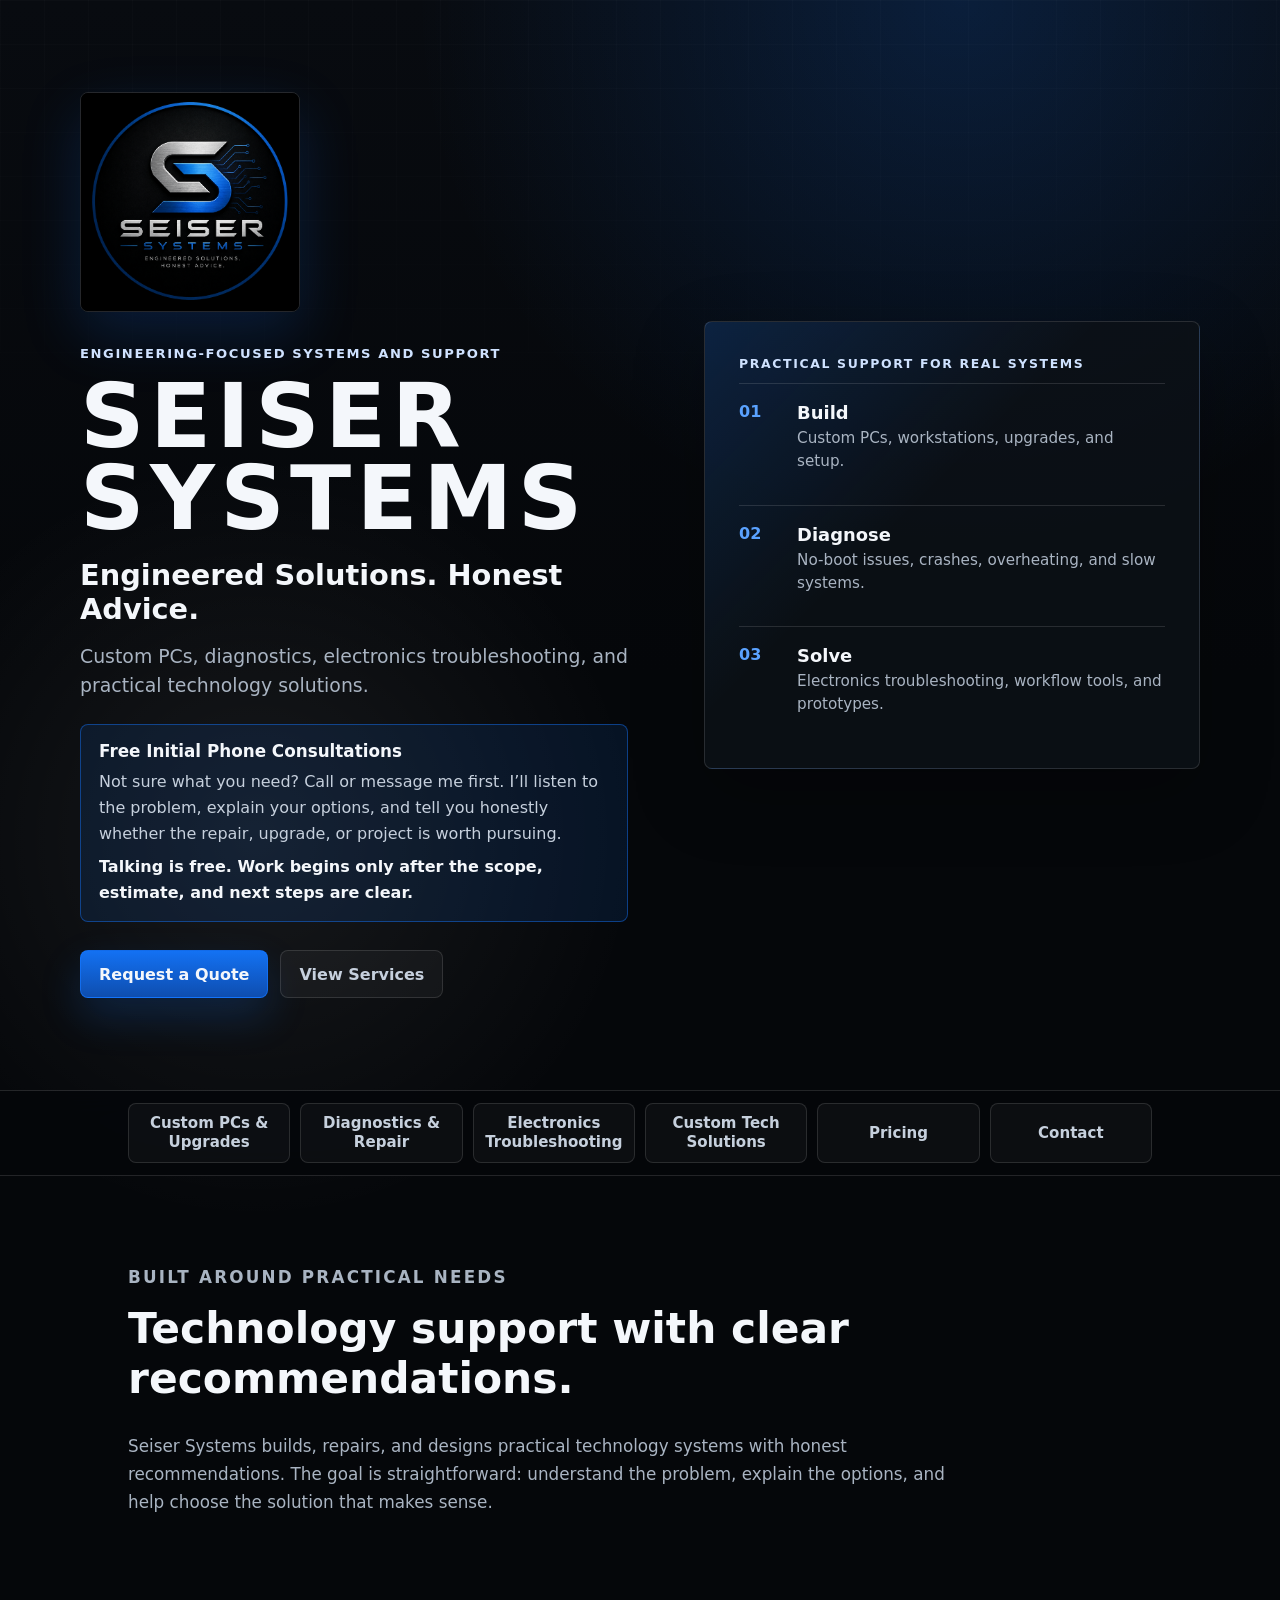
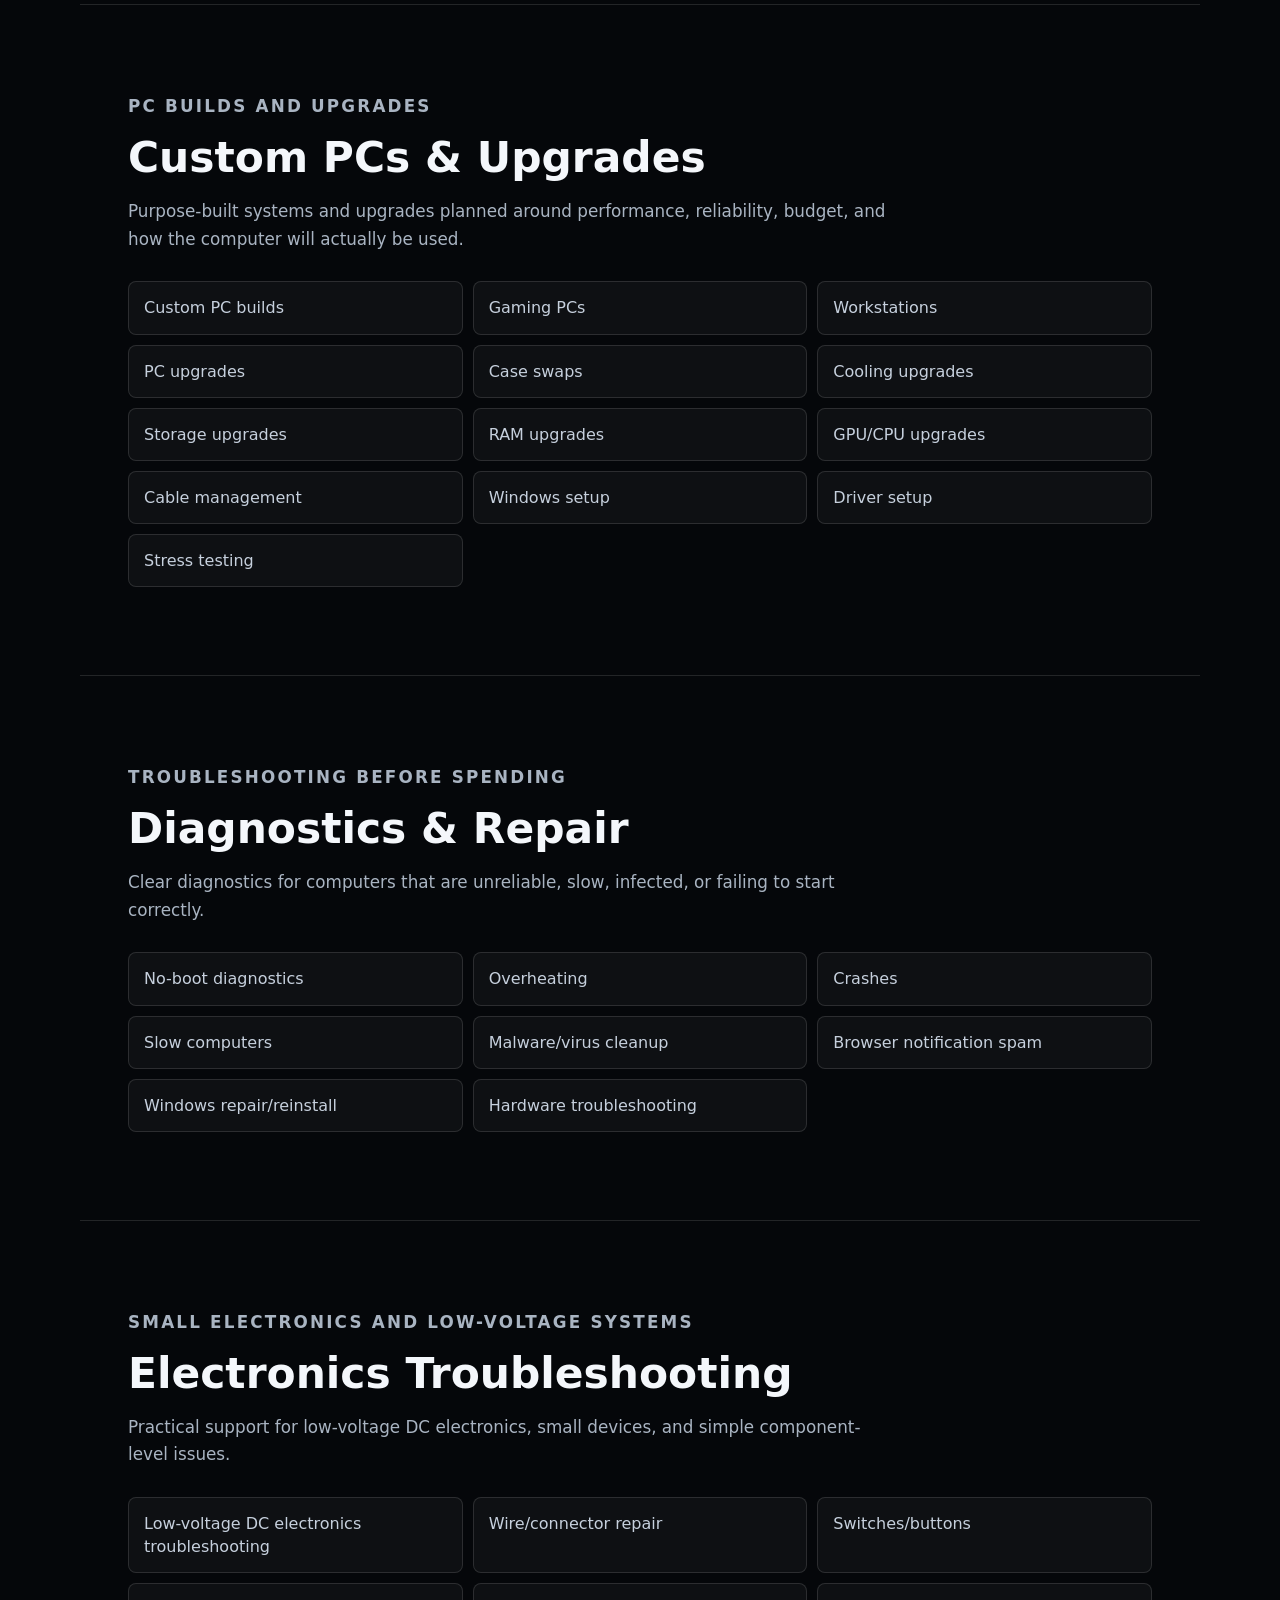
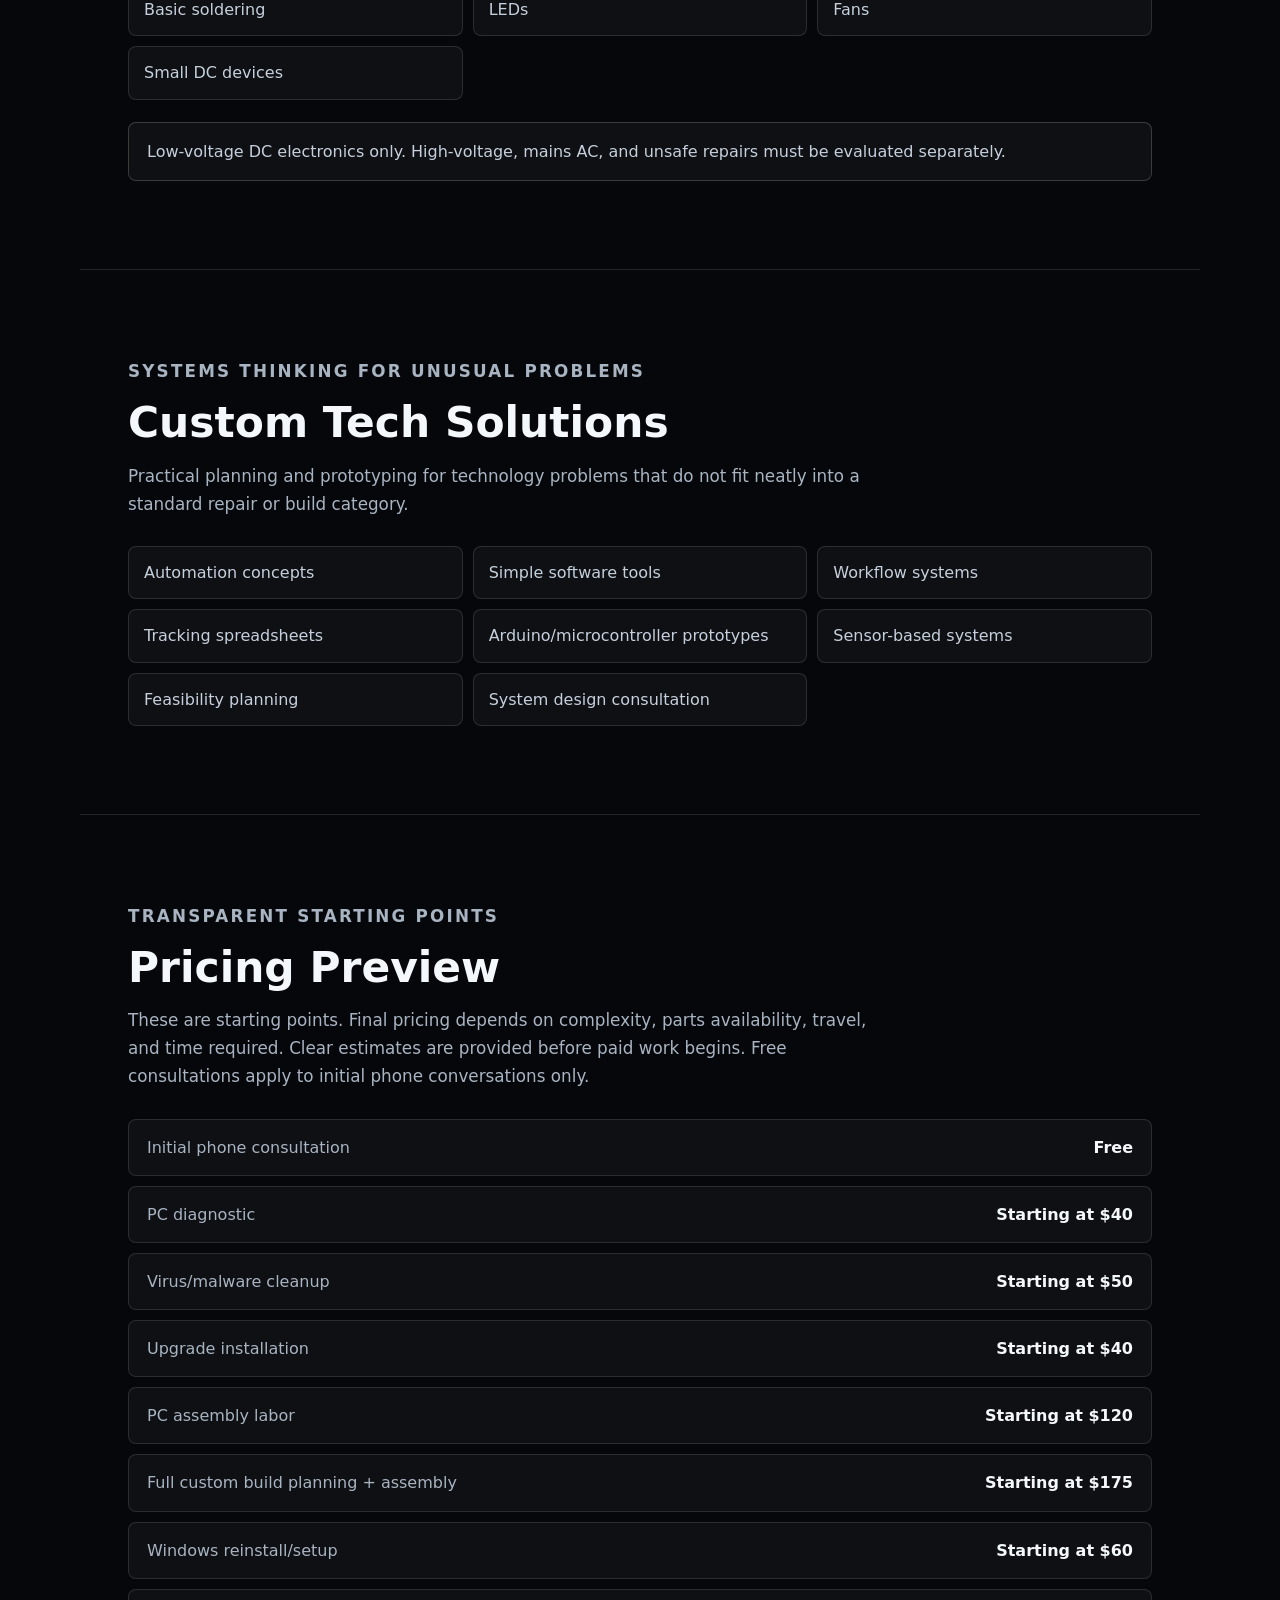
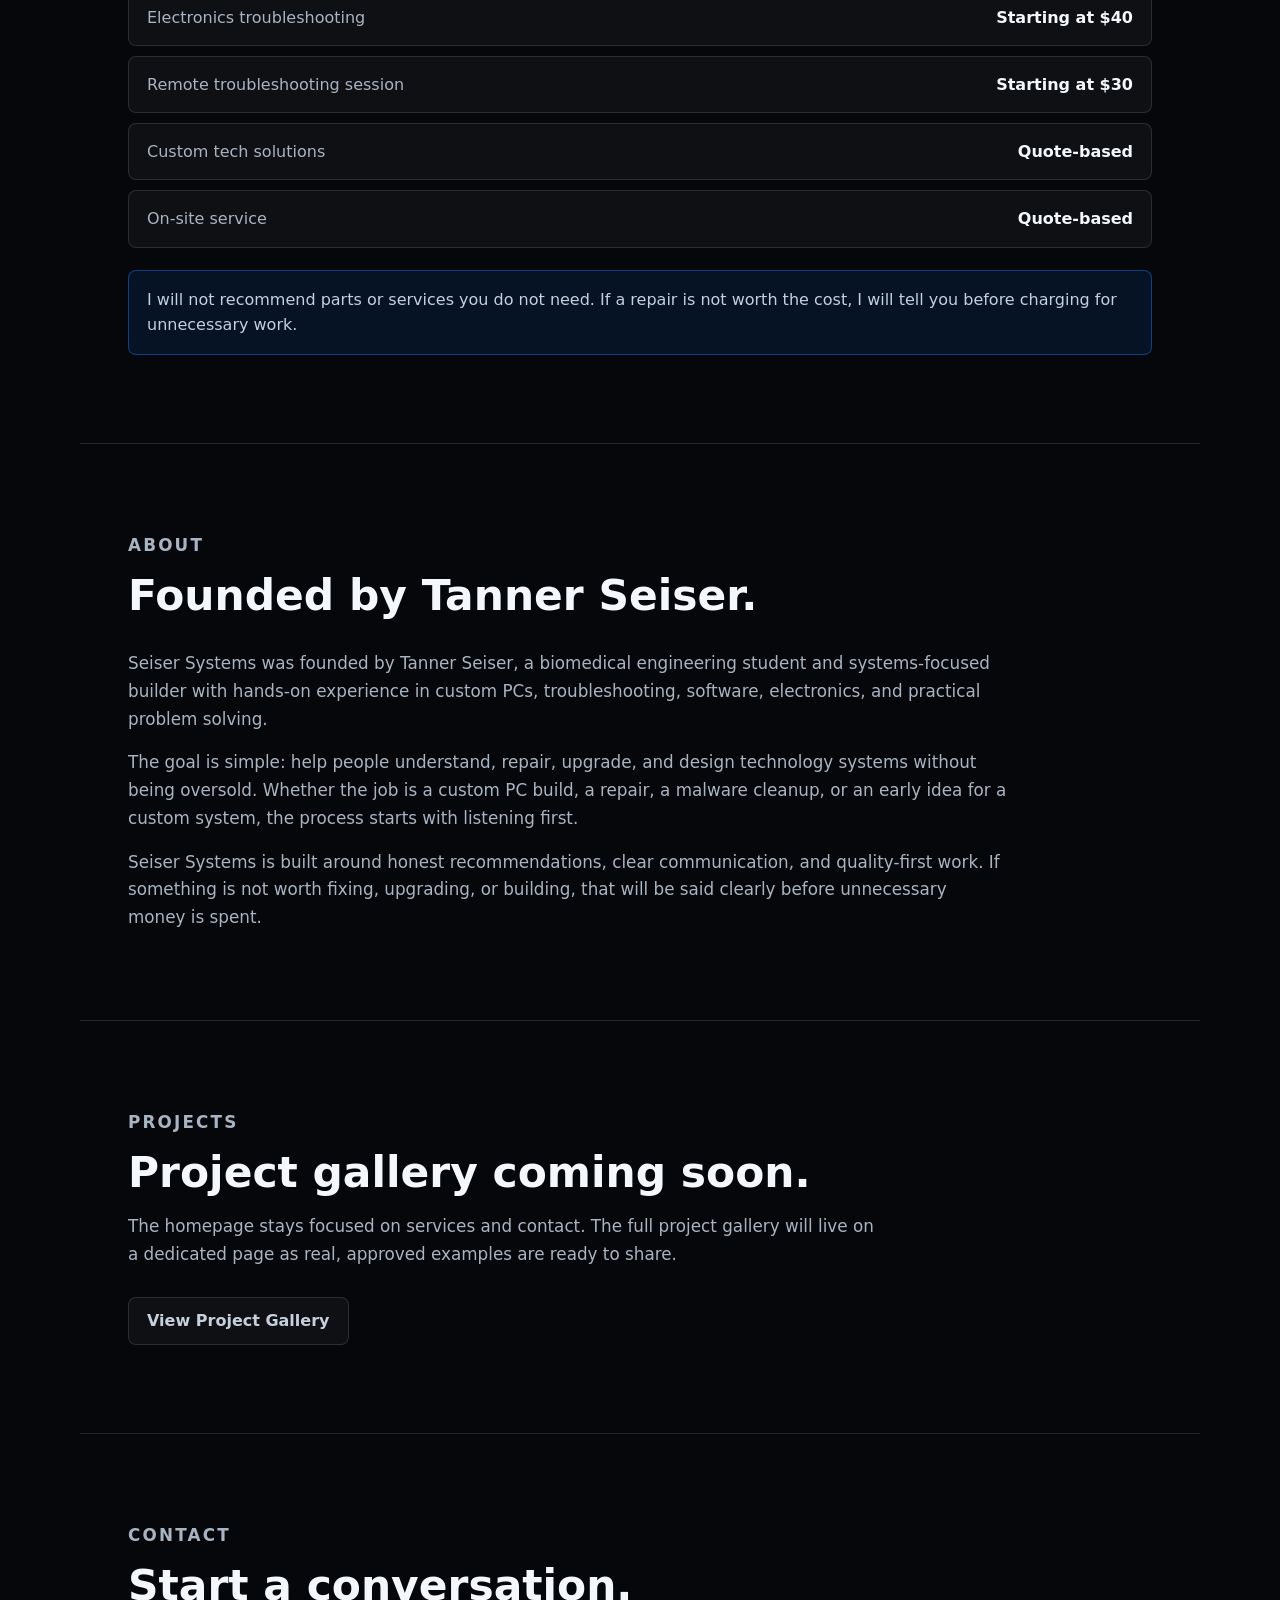
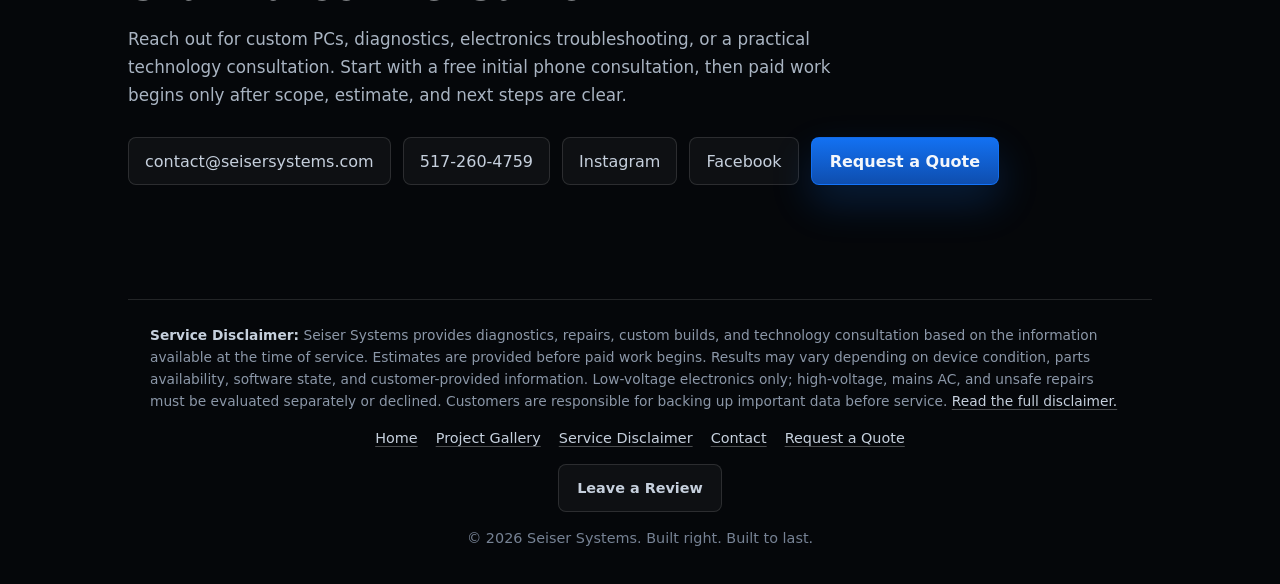
==== commit 7b57c888: "feat: add project and disclaimer pages" ====
--- a/index.html
+++ b/index.html
@@ -7,7 +7,6 @@
   <meta name="description" content="Seiser Systems provides custom PCs, diagnostics, electronics troubleshooting, and practical technology solutions with honest recommendations.">
   <link rel="icon" href="assets/logos/seiser-systems-logo.png">
   <link rel="stylesheet" href="css/style.css">
-  <script src="js/main.js" defer></script>
 </head>
 <body>
   <header class="hero" id="top">
@@ -65,7 +64,6 @@
       <a href="#electronics-troubleshooting">Electronics Troubleshooting</a>
       <a href="#custom-tech-solutions">Custom Tech Solutions</a>
       <a href="#pricing">Pricing</a>
-      <a href="#reviews">Review</a>
       <a href="#contact">Contact</a>
     </div>
   </nav>
@@ -200,58 +198,28 @@
         <p class="section-kicker">About</p>
         <h2 id="about-heading">Founded by Tanner Seiser.</h2>
       </div>
-      <p class="lead">
-        Seiser Systems was founded by Tanner Seiser, a biomedical engineering student and systems-focused builder with experience in custom PCs, troubleshooting, software, electronics, and practical problem solving.
-      </p>
+      <div class="content-stack">
+        <p>
+          Seiser Systems was founded by Tanner Seiser, a biomedical engineering student and systems-focused builder with hands-on experience in custom PCs, troubleshooting, software, electronics, and practical problem solving.
+        </p>
+        <p>
+          The goal is simple: help people understand, repair, upgrade, and design technology systems without being oversold. Whether the job is a custom PC build, a repair, a malware cleanup, or an early idea for a custom system, the process starts with listening first.
+        </p>
+        <p>
+          Seiser Systems is built around honest recommendations, clear communication, and quality-first work. If something is not worth fixing, upgrading, or building, that will be said clearly before unnecessary money is spent.
+        </p>
+      </div>
     </section>
 
     <section class="section projects-section" id="projects" aria-labelledby="projects-heading">
       <div class="section-header">
         <p class="section-kicker">Projects</p>
         <h2 id="projects-heading">Project gallery coming soon.</h2>
-      </div>
-      <p class="lead">
-        Future builds and project photos will be added here when approved examples are ready to share.
-      </p>
-    </section>
-
-    <section class="section review-section" id="reviews" aria-labelledby="reviews-heading">
-      <div class="section-header">
-        <p class="section-kicker">Feedback</p>
-        <h2 id="reviews-heading">Rate your service.</h2>
-        <p>
-          If Seiser Systems helped with a build, repair, diagnostic, or project, share a short review. This opens an email draft and does not publish your feedback automatically.
-        </p>
-      </div>
-      <form class="review-form" id="service-review-form">
-        <div class="form-field">
-          <label for="review-name">Name</label>
-          <input type="text" id="review-name" name="name" autocomplete="name" required>
-        </div>
-        <div class="form-field">
-          <label for="review-rating">Star rating</label>
-          <select id="review-rating" name="rating" required>
-            <option value="">Select a rating</option>
-            <option value="5">5 stars</option>
-            <option value="4">4 stars</option>
-            <option value="3">3 stars</option>
-            <option value="2">2 stars</option>
-            <option value="1">1 star</option>
-          </select>
-        </div>
-        <div class="form-field form-field-full">
-          <label for="review-description">Description</label>
-          <textarea id="review-description" name="description" rows="6" required></textarea>
-        </div>
-        <p class="form-help">
-          Submitting opens your email app with the review details filled in.
-        </p>
-        <div class="form-actions">
-          <button class="button button-primary" type="submit">Send Review</button>
-          <a class="button button-secondary" href="mailto:contact@seisersystems.com?subject=Seiser%20Systems%20Service%20Review">Email Directly</a>
-        </div>
-        <p class="form-status" id="review-form-status" role="status" aria-live="polite"></p>
-      </form>
+        <p>
+          The homepage stays focused on services and contact. The full project gallery will live on a dedicated page as real, approved examples are ready to share.
+        </p>
+      </div>
+      <a class="button button-secondary" href="pages/projects.html">View Project Gallery</a>
     </section>
 
     <section class="section contact-section" id="contact" aria-labelledby="contact-heading">
@@ -272,8 +240,23 @@
     </section>
   </main>
 
-  <footer>
-    &copy; 2026 Seiser Systems. Built right. Built to last.
+  <footer class="site-footer">
+    <div class="footer-inner">
+      <p class="service-disclaimer">
+        <strong>Service Disclaimer:</strong> Seiser Systems provides diagnostics, repairs, custom builds, and technology consultation based on the information available at the time of service. Estimates are provided before paid work begins. Results may vary depending on device condition, parts availability, software state, and customer-provided information. Low-voltage electronics only; high-voltage, mains AC, and unsafe repairs must be evaluated separately or declined. Customers are responsible for backing up important data before service. <a href="pages/disclaimer.html">Read the full disclaimer.</a>
+      </p>
+      <nav class="footer-links" aria-label="Footer navigation">
+        <a href="index.html">Home</a>
+        <a href="pages/projects.html">Project Gallery</a>
+        <a href="pages/disclaimer.html">Service Disclaimer</a>
+        <a href="#contact">Contact</a>
+        <a href="https://forms.gle/vS6BLfuFiEZz8chR6">Request a Quote</a>
+      </nav>
+      <div class="footer-actions">
+        <a class="button button-secondary" href="pages/review.html">Leave a Review</a>
+      </div>
+      <p class="footer-meta">&copy; 2026 Seiser Systems. Built right. Built to last.</p>
+    </div>
   </footer>
 </body>
 </html>
--- a/css/style.css
+++ b/css/style.css
@@ -260,21 +260,24 @@
 .service-nav-inner {
   width: min(var(--max-width), 100%);
   margin: 0 auto;
+  display: grid;
+  grid-template-columns: repeat(auto-fit, minmax(145px, 1fr));
+  gap: 10px;
+  padding: 12px clamp(20px, 5vw, 48px);
+}
+
+.service-nav a {
   display: flex;
-  gap: 10px;
-  overflow-x: auto;
-  padding: 12px clamp(20px, 5vw, 48px);
-  scrollbar-width: thin;
-}
-
-.service-nav a {
-  flex: 0 0 auto;
+  align-items: center;
+  justify-content: center;
+  min-height: 44px;
   padding: 10px 14px;
   color: var(--muted-strong);
   background: rgba(255,255,255,0.035);
   font-size: 0.94rem;
   font-weight: 700;
-  white-space: nowrap;
+  line-height: 1.25;
+  text-align: center;
 }
 
 main,
@@ -309,6 +312,19 @@
 .lead {
   max-width: 840px;
   margin-bottom: 0;
+}
+
+.content-stack {
+  display: grid;
+  gap: 16px;
+  max-width: 880px;
+}
+
+.content-stack p {
+  margin: 0;
+  color: var(--muted);
+  font-size: 1.05rem;
+  line-height: 1.65;
 }
 
 .detail-list {
@@ -443,6 +459,55 @@
   gap: 12px;
 }
 
+.page-hero .hero-inner {
+  grid-template-columns: minmax(0, 1fr);
+  max-width: 860px;
+}
+
+.page-hero h1 {
+  font-size: clamp(2.6rem, 7vw, 4.6rem);
+}
+
+.page-hero .hero-logo {
+  width: min(190px, 62vw);
+}
+
+.page-section {
+  border-bottom: 0;
+}
+
+.gallery-grid,
+.link-grid {
+  display: grid;
+  grid-template-columns: repeat(2, minmax(0, 1fr));
+  gap: 14px;
+}
+
+.placeholder-card,
+.info-card {
+  border: 1px solid var(--border);
+  border-radius: 8px;
+  background: rgba(255,255,255,0.04);
+  padding: 18px;
+}
+
+.placeholder-card h2,
+.info-card h2 {
+  margin-bottom: 10px;
+  font-size: clamp(1.18rem, 2.4vw, 1.45rem);
+}
+
+.placeholder-card p,
+.info-card p {
+  margin: 0;
+  color: var(--muted);
+  line-height: 1.6;
+}
+
+.legal-copy {
+  max-width: 900px;
+}
+
 .contact-section {
   border-bottom: 0;
 }
@@ -468,18 +533,66 @@
   flex: 0 0 auto;
 }
 
-footer {
+.site-footer {
   width: min(var(--max-width), 100%);
   margin: 0 auto;
   padding: 26px clamp(20px, 5vw, 48px) 38px;
+}
+
+.footer-inner {
+  display: grid;
+  gap: 18px;
+  border-top: 1px solid var(--border);
+  padding-top: 24px;
   color: #768294;
   font-size: 0.9rem;
   text-align: center;
 }
 
+.service-disclaimer {
+  margin: 0 auto;
+  max-width: 980px;
+  color: #8b97a8;
+  font-size: 0.86rem;
+  line-height: 1.6;
+  text-align: left;
+}
+
+.service-disclaimer strong {
+  color: var(--muted-strong);
+}
+
+.service-disclaimer a,
+.footer-links a {
+  color: var(--muted-strong);
+  text-decoration: underline;
+  text-decoration-color: rgba(255,255,255,0.28);
+  text-underline-offset: 3px;
+}
+
+.footer-links {
+  display: flex;
+  flex-wrap: wrap;
+  justify-content: center;
+  gap: 12px 18px;
+}
+
+.footer-actions {
+  display: flex;
+  justify-content: center;
+}
+
+.footer-meta {
+  margin: 0;
+}
+
 @media (max-width: 860px) {
   .hero-inner {
     grid-template-columns: 1fr;
+  }
+
+  .section {
+    scroll-margin-top: 148px;
   }
 }
 
@@ -503,11 +616,21 @@
     width: 100%;
   }
 
+  .service-nav-inner {
+    grid-template-columns: repeat(auto-fit, minmax(135px, 1fr));
+    padding-inline: 16px;
+  }
+
   .detail-list {
     grid-template-columns: 1fr;
   }
 
   .review-form {
+    grid-template-columns: 1fr;
+  }
+
+  .gallery-grid,
+  .link-grid {
     grid-template-columns: 1fr;
   }
 
@@ -520,9 +643,8 @@
     text-align: left;
     white-space: normal;
   }
-
-  .service-nav-inner {
-    padding-inline: 16px;
+  .section {
+    scroll-margin-top: 232px;
   }
 }
 
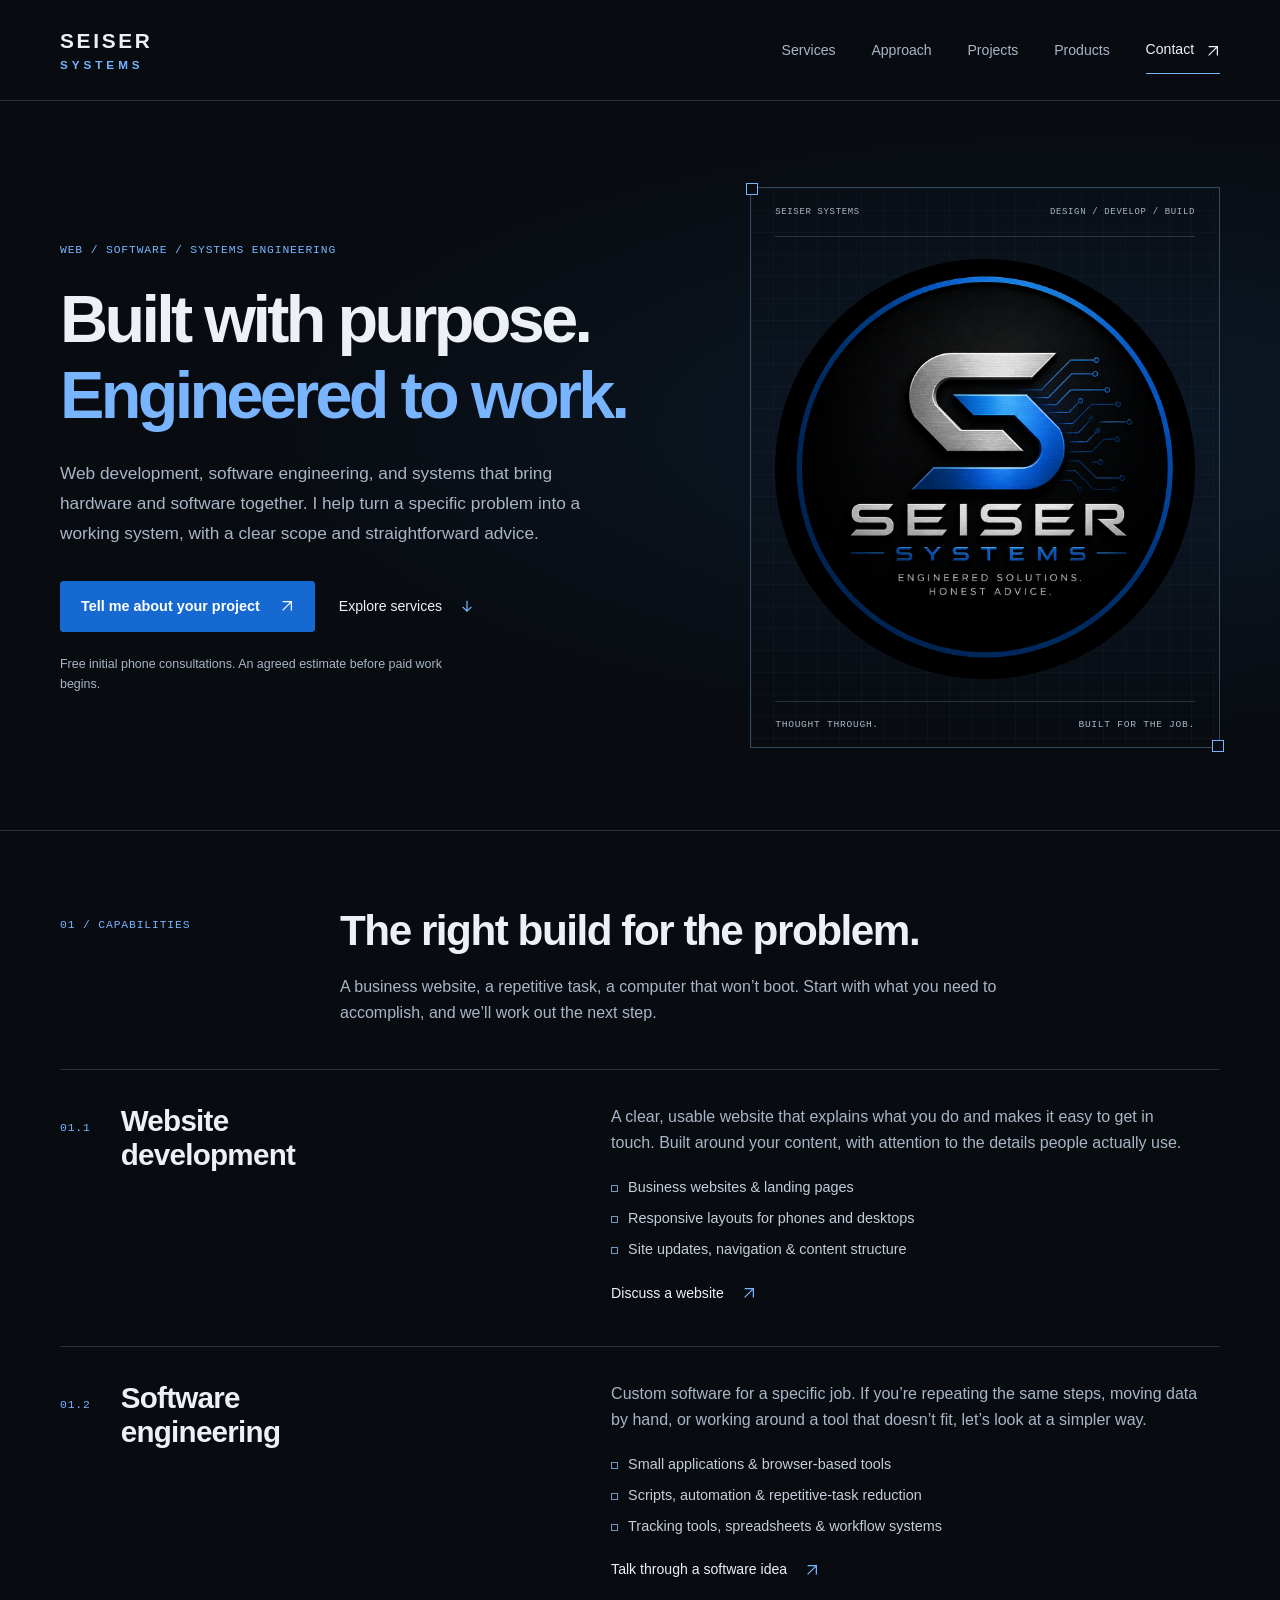
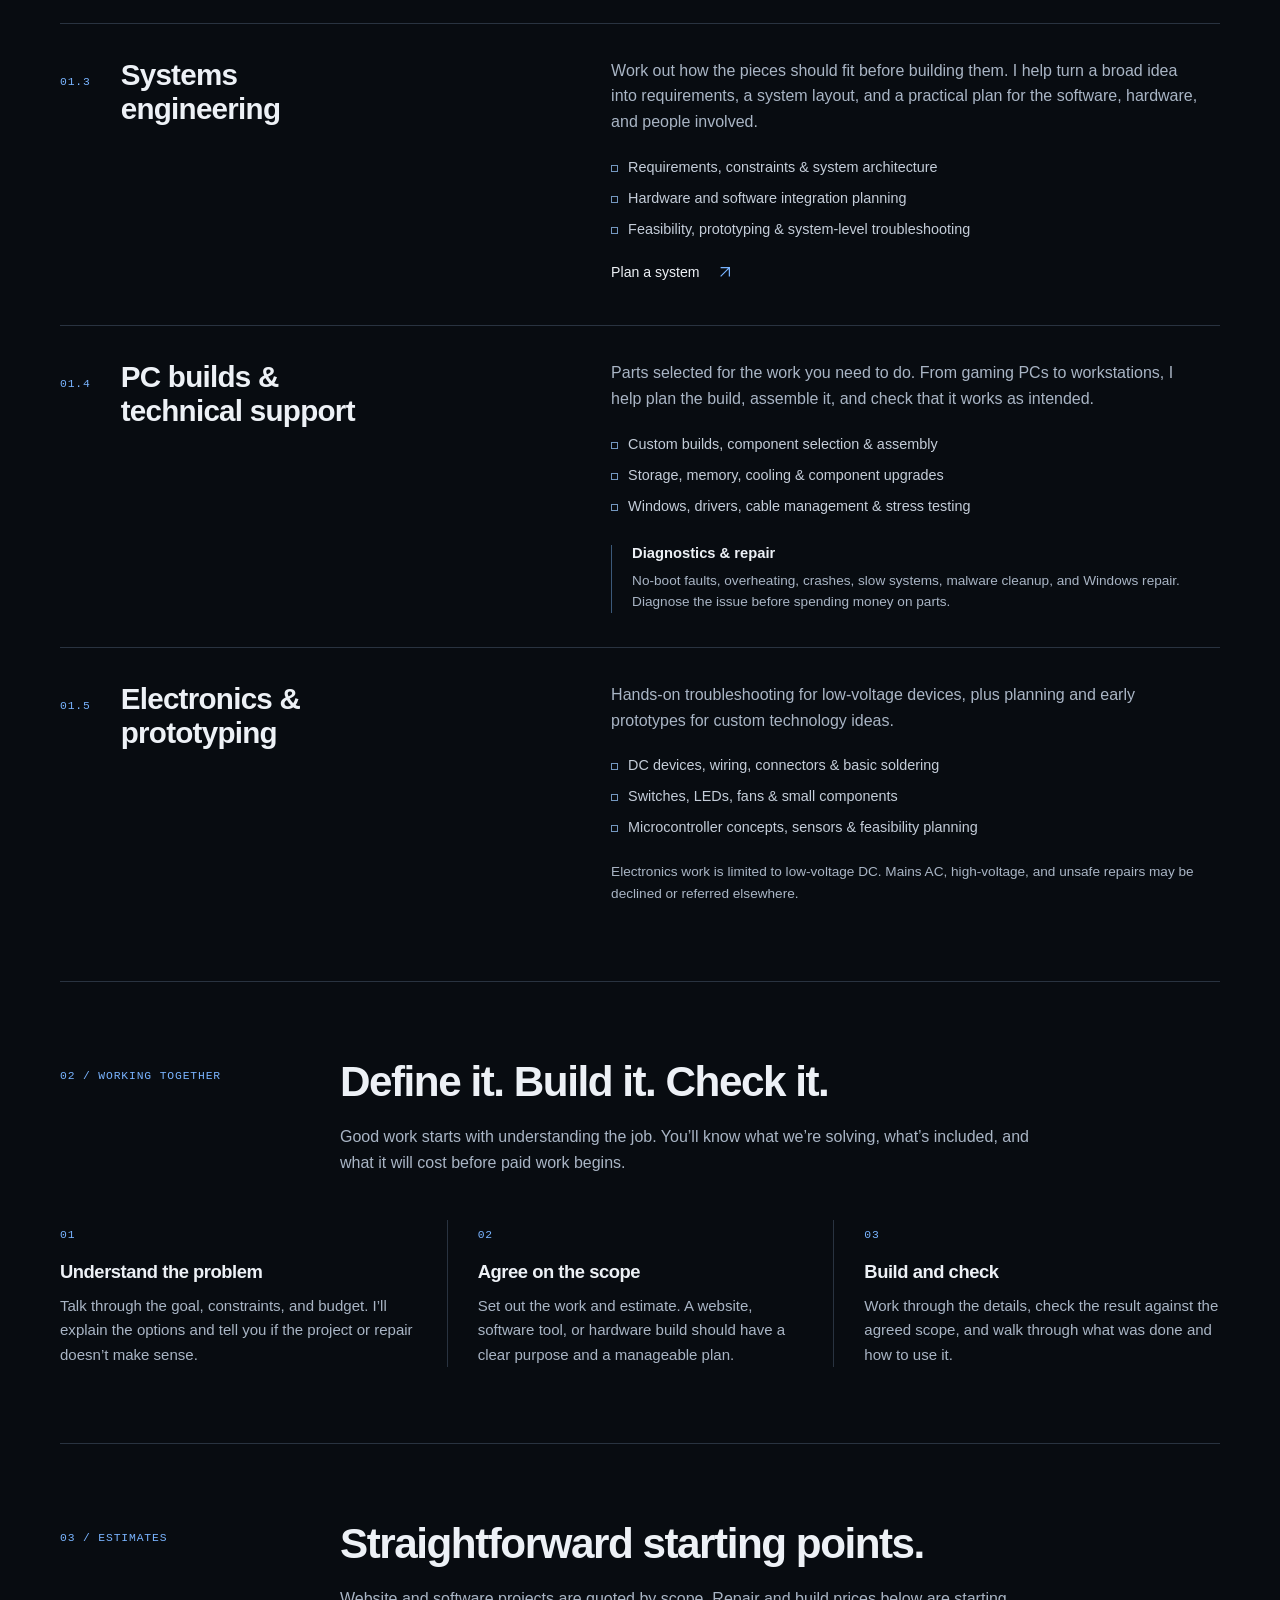
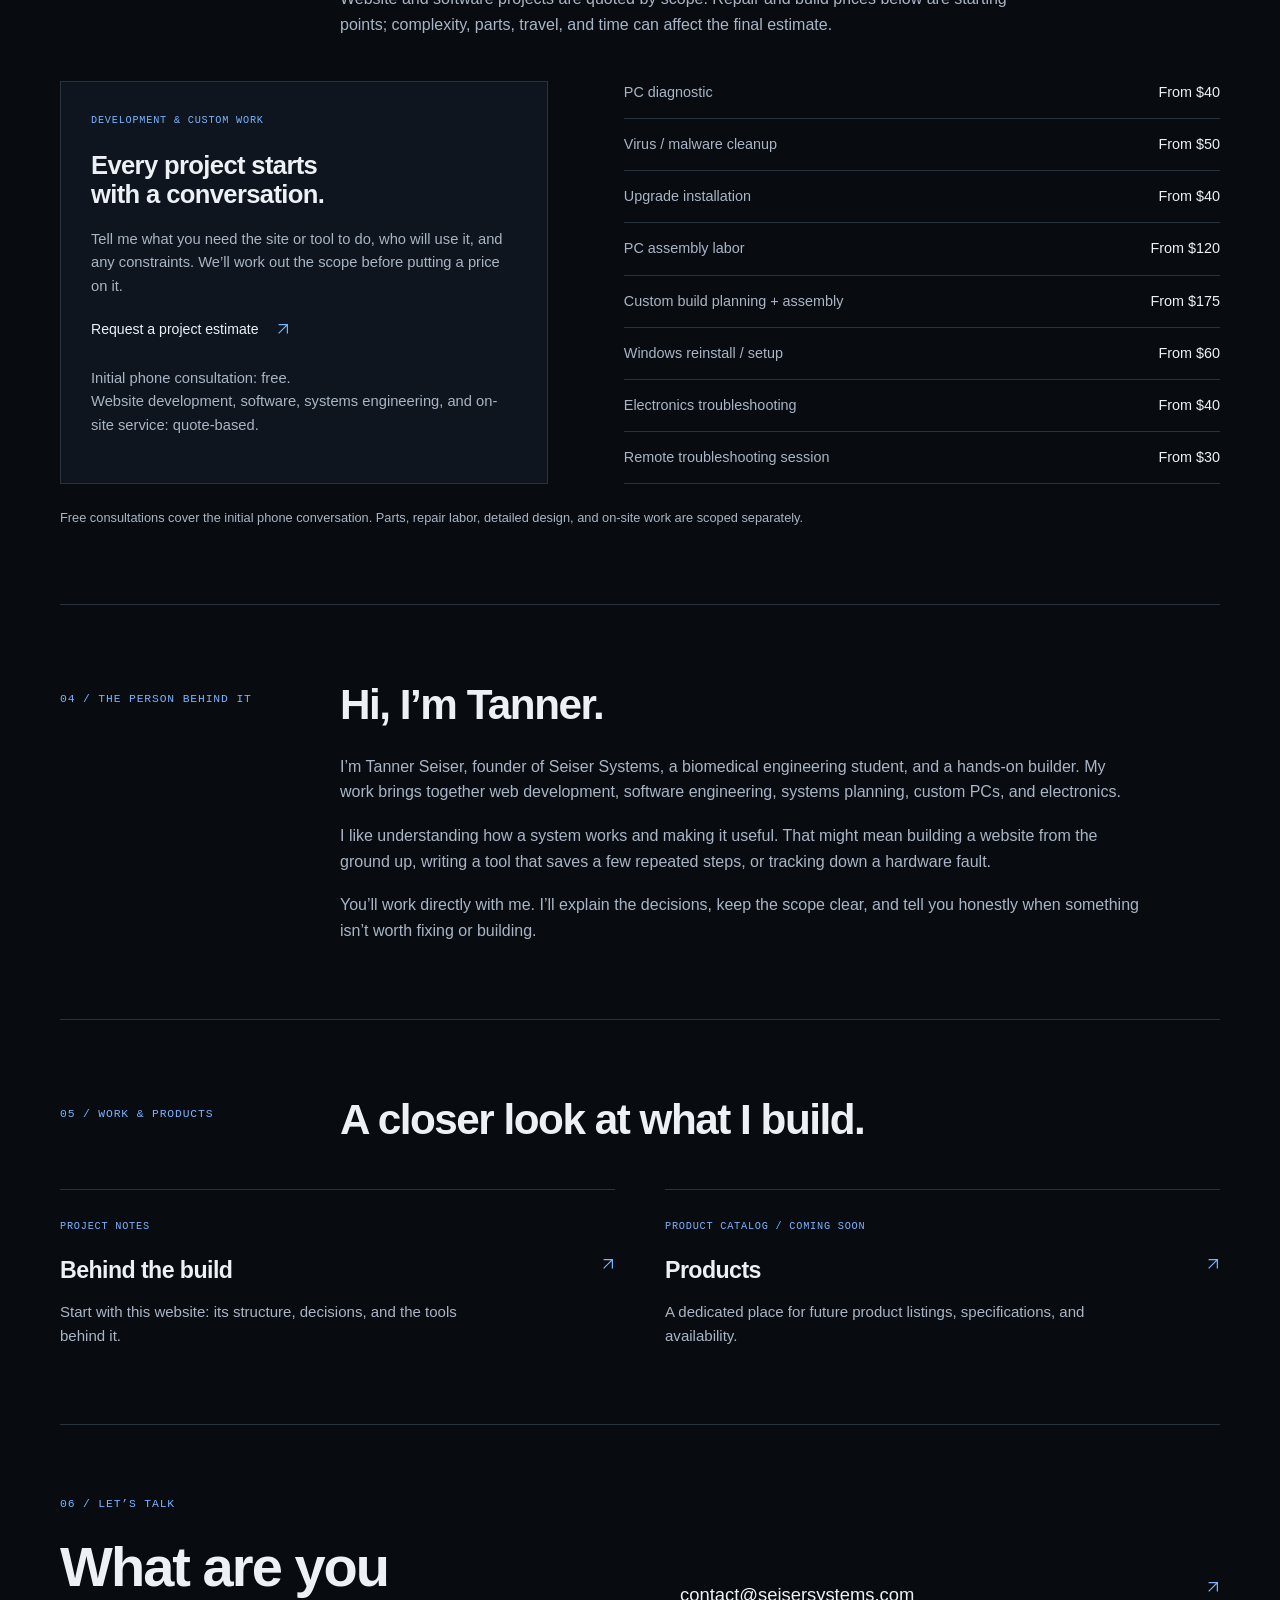
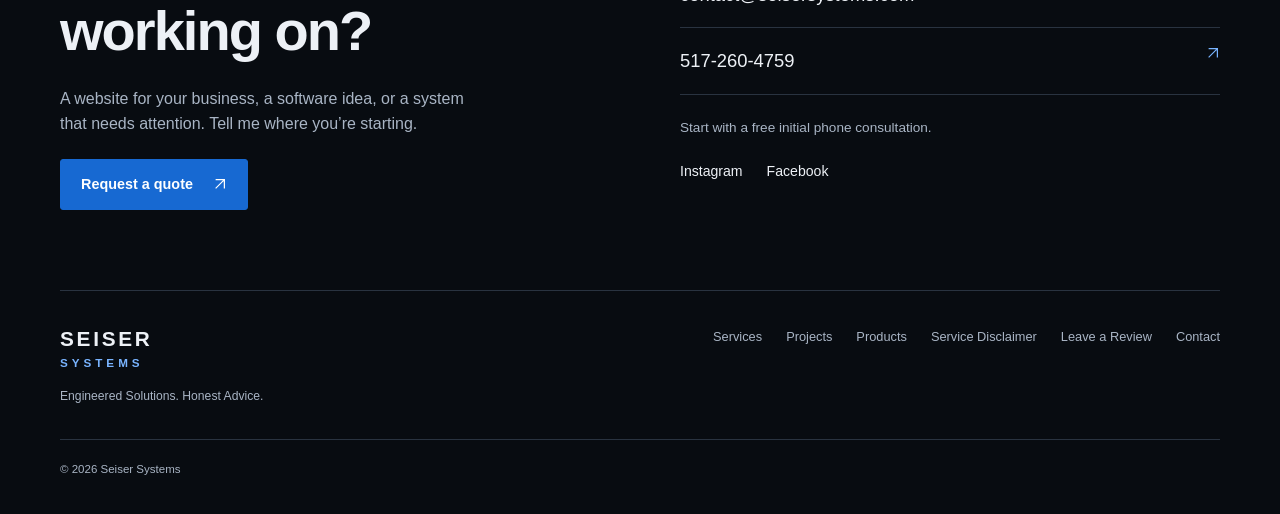
==== commit 22d54ece: "feat: focus site on web software and systems engineering" ====
--- a/index.html
+++ b/index.html
@@ -1,262 +1,261 @@
 <!doctype html>
 <html lang="en">
-<head>
-  <meta charset="utf-8">
-  <meta name="viewport" content="width=device-width, initial-scale=1">
-  <title>Seiser Systems | Engineered Solutions. Honest Advice.</title>
-  <meta name="description" content="Seiser Systems provides custom PCs, diagnostics, electronics troubleshooting, and practical technology solutions with honest recommendations.">
-  <link rel="icon" href="assets/logos/seiser-systems-logo.png">
-  <link rel="stylesheet" href="css/style.css">
-</head>
-<body>
-  <header class="hero" id="top">
-    <div class="hero-inner">
-      <div class="hero-copy">
-        <img class="hero-logo" src="assets/logos/seiser-systems-logo.png" alt="Seiser Systems logo">
-        <p class="eyebrow">Engineering-focused systems and support</p>
-        <h1>Seiser Systems</h1>
-        <p class="tagline">Engineered Solutions. Honest Advice.</p>
-        <p class="hero-summary">
-          Custom PCs, diagnostics, electronics troubleshooting, and practical technology solutions.
-        </p>
-        <div class="consultation-callout">
-          <strong>Free Initial Phone Consultations</strong>
-          <p>
-            Not sure what you need? Call or message me first. I&rsquo;ll listen to the problem, explain your options, and tell you honestly whether the repair, upgrade, or project is worth pursuing.
-          </p>
-          <p class="consultation-support">
-            Talking is free. Work begins only after the scope, estimate, and next steps are clear.
-          </p>
-        </div>
-        <div class="hero-actions" aria-label="Primary actions">
-          <a class="button button-primary" href="https://forms.gle/vS6BLfuFiEZz8chR6">Request a Quote</a>
-          <a class="button button-secondary" href="#custom-pcs-upgrades">View Services</a>
-        </div>
+  <head>
+    <meta charset="utf-8">
+    <meta name="viewport" content="width=device-width, initial-scale=1">
+    <title>Seiser Systems | Web Development, Software &amp; Systems Engineering</title>
+    <meta name="description" content="Web development, software engineering, systems engineering, custom PCs, and electronics troubleshooting by Tanner Seiser. Clear scope, practical engineering, and honest advice.">
+    <link rel="icon" href="assets/logos/seiser-systems-logo.png">
+    <link rel="stylesheet" href="css/style.css">
+  </head>
+  <body>
+    <a class="skip-link" href="#main-content">Skip to content</a>
+    <header class="site-header">
+      <div class="site-header-inner">
+        <a class="wordmark" href="index.html" aria-label="Seiser Systems home">SEISER<span>SYSTEMS</span></a>
+        <nav class="primary-nav" aria-label="Main navigation">
+          <a href="index.html#services">Services</a>
+          <a href="index.html#approach">Approach</a>
+          <a href="pages/projects.html">Projects</a>
+          <a href="pages/products.html">Products</a>
+          <a href="index.html#contact">Contact <svg class="arrow-icon" viewBox="0 0 16 16" fill="none" aria-hidden="true" focusable="false"><path d="M3 13 13 3M3 3h10v10" stroke="currentColor" stroke-width="1.4"/></svg></a>
+        </nav>
       </div>
-
-      <div class="hero-panel" aria-label="Service overview">
-        <p class="panel-kicker">Practical support for real systems</p>
-        <ul class="hero-service-list">
+    </header>
+    <main id="main-content">
+      <section class="hero home-hero" id="top" aria-labelledby="home-heading">
+        <div class="hero-inner">
+          <div class="hero-copy">
+            <p class="eyebrow">Web / Software / Systems engineering</p>
+            <h1 id="home-heading">Built with purpose.<br><span>Engineered to work.</span></h1>
+            <p class="hero-summary">Web development, software engineering, and systems that bring hardware and software together. I help turn a specific problem into a working system, with a clear scope and straightforward advice.</p>
+            <div class="hero-actions">
+              <a class="button button-primary" href="https://forms.gle/vS6BLfuFiEZz8chR6">Tell me about your project <svg class="arrow-icon" viewBox="0 0 16 16" fill="none" aria-hidden="true" focusable="false"><path d="M3 13 13 3M3 3h10v10" stroke="currentColor" stroke-width="1.4"/></svg></a>
+              <a class="text-link" href="#services">Explore services <svg class="arrow-icon" viewBox="0 0 16 16" fill="none" aria-hidden="true" focusable="false"><path d="M8 2v12m-5-5 5 5 5-5" stroke="currentColor" stroke-width="1.4"/></svg></a>
+            </div>
+            <p class="consultation-note">Free initial phone consultations. An agreed estimate before paid work begins.</p>
+          </div>
+          <figure class="brand-drawing">
+            <div class="drawing-heading">
+              <span>SEISER SYSTEMS</span>
+              <span>DESIGN / DEVELOP / BUILD</span>
+            </div>
+            <img src="assets/logos/seiser-systems-logo.png" alt="Seiser Systems — Engineered Solutions. Honest Advice." width="1254" height="1254" fetchpriority="high">
+            <figcaption><span>Thought through.</span><span>Built for the job.</span></figcaption>
+          </figure>
+        </div>
+      </section>
+      <section class="section services-section" id="services" aria-labelledby="services-heading">
+        <div class="section-heading">
+          <p class="section-kicker">01 / Capabilities</p>
+          <div>
+            <h2 id="services-heading">The right build for the problem.</h2>
+            <p>A business website, a repetitive task, a computer that won&rsquo;t boot. Start with what you need to accomplish, and we&rsquo;ll work out the next step.</p>
+          </div>
+        </div>
+        <article class="service-row" id="web-development" aria-labelledby="web-heading">
+          <div class="service-title">
+            <span class="service-number">01.1</span>
+            <h3 id="web-heading">Website<br>development</h3>
+          </div>
+          <div class="service-description">
+            <p>A clear, usable website that explains what you do and makes it easy to get in touch. Built around your content, with attention to the details people actually use.</p>
+            <ul class="service-details">
+              <li>Business websites &amp; landing pages</li>
+              <li>Responsive layouts for phones and desktops</li>
+              <li>Site updates, navigation &amp; content structure</li>
+            </ul>
+            <a class="text-link" href="https://forms.gle/vS6BLfuFiEZz8chR6">Discuss a website <svg class="arrow-icon" viewBox="0 0 16 16" fill="none" aria-hidden="true" focusable="false"><path d="M3 13 13 3M3 3h10v10" stroke="currentColor" stroke-width="1.4"/></svg></a>
+          </div>
+        </article>
+        <article class="service-row" id="custom-tech-solutions" aria-labelledby="software-heading">
+          <div class="service-title">
+            <span class="service-number">01.2</span>
+            <h3 id="software-heading">Software<br>engineering</h3>
+          </div>
+          <div class="service-description">
+            <p>Custom software for a specific job. If you&rsquo;re repeating the same steps, moving data by hand, or working around a tool that doesn&rsquo;t fit, let&rsquo;s look at a simpler way.</p>
+            <ul class="service-details">
+              <li>Small applications &amp; browser-based tools</li>
+              <li>Scripts, automation &amp; repetitive-task reduction</li>
+              <li>Tracking tools, spreadsheets &amp; workflow systems</li>
+            </ul>
+            <a class="text-link" href="https://forms.gle/vS6BLfuFiEZz8chR6">Talk through a software idea <svg class="arrow-icon" viewBox="0 0 16 16" fill="none" aria-hidden="true" focusable="false"><path d="M3 13 13 3M3 3h10v10" stroke="currentColor" stroke-width="1.4"/></svg></a>
+          </div>
+        </article>
+        <article class="service-row" id="systems-engineering" aria-labelledby="systems-heading">
+          <div class="service-title">
+            <span class="service-number">01.3</span>
+            <h3 id="systems-heading">Systems<br>engineering</h3>
+          </div>
+          <div class="service-description">
+            <p>Work out how the pieces should fit before building them. I help turn a broad idea into requirements, a system layout, and a practical plan for the software, hardware, and people involved.</p>
+            <ul class="service-details">
+              <li>Requirements, constraints &amp; system architecture</li>
+              <li>Hardware and software integration planning</li>
+              <li>Feasibility, prototyping &amp; system-level troubleshooting</li>
+            </ul>
+            <a class="text-link" href="https://forms.gle/vS6BLfuFiEZz8chR6">Plan a system <svg class="arrow-icon" viewBox="0 0 16 16" fill="none" aria-hidden="true" focusable="false"><path d="M3 13 13 3M3 3h10v10" stroke="currentColor" stroke-width="1.4"/></svg></a>
+          </div>
+        </article>
+        <article class="service-row" id="custom-pcs-upgrades" aria-labelledby="pcs-heading">
+          <div class="service-title">
+            <span class="service-number">01.4</span>
+            <h3 id="pcs-heading">PC builds &amp;<br>technical support</h3>
+          </div>
+          <div class="service-description">
+            <p>Parts selected for the work you need to do. From gaming PCs to workstations, I help plan the build, assemble it, and check that it works as intended.</p>
+            <ul class="service-details">
+              <li>Custom builds, component selection &amp; assembly</li>
+              <li>Storage, memory, cooling &amp; component upgrades</li>
+              <li>Windows, drivers, cable management &amp; stress testing</li>
+            </ul>
+            <div class="service-subsection" id="diagnostics-repair">
+              <h4>Diagnostics &amp; repair</h4>
+              <p>No-boot faults, overheating, crashes, slow systems, malware cleanup, and Windows repair. Diagnose the issue before spending money on parts.</p>
+            </div>
+          </div>
+        </article>
+        <article class="service-row" id="electronics-troubleshooting" aria-labelledby="electronics-heading">
+          <div class="service-title">
+            <span class="service-number">01.5</span>
+            <h3 id="electronics-heading">Electronics &amp;<br>prototyping</h3>
+          </div>
+          <div class="service-description">
+            <p>Hands-on troubleshooting for low-voltage devices, plus planning and early prototypes for custom technology ideas.</p>
+            <ul class="service-details">
+              <li>DC devices, wiring, connectors &amp; basic soldering</li>
+              <li>Switches, LEDs, fans &amp; small components</li>
+              <li>Microcontroller concepts, sensors &amp; feasibility planning</li>
+            </ul>
+            <p class="boundary-note">Electronics work is limited to low-voltage DC. Mains AC, high-voltage, and unsafe repairs may be declined or referred elsewhere.</p>
+          </div>
+        </article>
+      </section>
+      <section class="section" id="approach" aria-labelledby="approach-heading">
+        <div class="section-heading">
+          <p class="section-kicker">02 / Working together</p>
+          <div>
+            <h2 id="approach-heading">Define it. Build it. Check it.</h2>
+            <p>Good work starts with understanding the job. You&rsquo;ll know what we&rsquo;re solving, what&rsquo;s included, and what it will cost before paid work begins.</p>
+          </div>
+        </div>
+        <ol class="process-list">
           <li>
-            <span>01</span>
-            <strong>Build</strong>
-            <small>Custom PCs, workstations, upgrades, and setup.</small>
+            <span class="service-number" aria-hidden="true">01</span>
+            <h3>Understand the problem</h3>
+            <p>Talk through the goal, constraints, and budget. I&rsquo;ll explain the options and tell you if the project or repair doesn&rsquo;t make sense.</p>
           </li>
           <li>
-            <span>02</span>
-            <strong>Diagnose</strong>
-            <small>No-boot issues, crashes, overheating, and slow systems.</small>
+            <span class="service-number" aria-hidden="true">02</span>
+            <h3>Agree on the scope</h3>
+            <p>Set out the work and estimate. A website, software tool, or hardware build should have a clear purpose and a manageable plan.</p>
           </li>
           <li>
-            <span>03</span>
-            <strong>Solve</strong>
-            <small>Electronics troubleshooting, workflow tools, and prototypes.</small>
+            <span class="service-number" aria-hidden="true">03</span>
+            <h3>Build and check</h3>
+            <p>Work through the details, check the result against the agreed scope, and walk through what was done and how to use it.</p>
           </li>
-        </ul>
+        </ol>
+      </section>
+      <section class="section" id="pricing" aria-labelledby="pricing-heading">
+        <div class="section-heading">
+          <p class="section-kicker">03 / Estimates</p>
+          <div>
+            <h2 id="pricing-heading">Straightforward starting points.</h2>
+            <p>Website and software projects are quoted by scope. Repair and build prices below are starting points; complexity, parts, travel, and time can affect the final estimate.</p>
+          </div>
+        </div>
+        <div class="pricing-layout">
+          <div class="project-pricing">
+            <p class="section-kicker">Development &amp; custom work</p>
+            <h3>Every project starts<br>with a conversation.</h3>
+            <p>Tell me what you need the site or tool to do, who will use it, and any constraints. We&rsquo;ll work out the scope before putting a price on it.</p>
+            <a class="text-link" href="https://forms.gle/vS6BLfuFiEZz8chR6">Request a project estimate <svg class="arrow-icon" viewBox="0 0 16 16" fill="none" aria-hidden="true" focusable="false"><path d="M3 13 13 3M3 3h10v10" stroke="currentColor" stroke-width="1.4"/></svg></a>
+            <p class="small-note">Initial phone consultation: free.<br>Website development, software, systems engineering, and on-site service: quote-based.</p>
+          </div>
+          <ul class="pricing-list" aria-label="Hardware and support starting prices">
+            <li><span>PC diagnostic</span><strong>From $40</strong></li>
+            <li><span>Virus / malware cleanup</span><strong>From $50</strong></li>
+            <li><span>Upgrade installation</span><strong>From $40</strong></li>
+            <li><span>PC assembly labor</span><strong>From $120</strong></li>
+            <li><span>Custom build planning + assembly</span><strong>From $175</strong></li>
+            <li><span>Windows reinstall / setup</span><strong>From $60</strong></li>
+            <li><span>Electronics troubleshooting</span><strong>From $40</strong></li>
+            <li><span>Remote troubleshooting session</span><strong>From $30</strong></li>
+          </ul>
+        </div>
+        <p class="pricing-note">Free consultations cover the initial phone conversation. Parts, repair labor, detailed design, and on-site work are scoped separately.</p>
+      </section>
+      <section class="section about-section" id="about" aria-labelledby="about-heading">
+        <div class="section-heading">
+          <p class="section-kicker">04 / The person behind it</p>
+          <div>
+            <h2 id="about-heading">Hi, I&rsquo;m Tanner.</h2>
+            <div class="content-stack">
+              <p>I&rsquo;m Tanner Seiser, founder of Seiser Systems, a biomedical engineering student, and a hands-on builder. My work brings together web development, software engineering, systems planning, custom PCs, and electronics.</p>
+              <p>I like understanding how a system works and making it useful. That might mean building a website from the ground up, writing a tool that saves a few repeated steps, or tracking down a hardware fault.</p>
+              <p>You&rsquo;ll work directly with me. I&rsquo;ll explain the decisions, keep the scope clear, and tell you honestly when something isn&rsquo;t worth fixing or building.</p>
+            </div>
+          </div>
+        </div>
+      </section>
+      <section class="section work-section" id="projects" aria-labelledby="work-heading">
+        <div class="section-heading">
+          <p class="section-kicker">05 / Work &amp; products</p>
+          <div>
+            <h2 id="work-heading">A closer look at what I build.</h2>
+          </div>
+        </div>
+        <div class="link-grid">
+          <a class="editorial-link" href="pages/projects.html">
+            <span class="section-kicker">Project notes</span>
+            <h3>Behind the build <svg class="arrow-icon" viewBox="0 0 16 16" fill="none" aria-hidden="true" focusable="false"><path d="M3 13 13 3M3 3h10v10" stroke="currentColor" stroke-width="1.4"/></svg></h3>
+            <p>Start with this website: its structure, decisions, and the tools behind it.</p>
+          </a>
+          <a class="editorial-link" href="pages/products.html">
+            <span class="section-kicker">Product catalog / Coming soon</span>
+            <h3>Products <svg class="arrow-icon" viewBox="0 0 16 16" fill="none" aria-hidden="true" focusable="false"><path d="M3 13 13 3M3 3h10v10" stroke="currentColor" stroke-width="1.4"/></svg></h3>
+            <p>A dedicated place for future product listings, specifications, and availability.</p>
+          </a>
+        </div>
+      </section>
+      <section class="section contact-section" id="contact" aria-labelledby="contact-heading">
+        <p class="section-kicker">06 / Let&rsquo;s talk</p>
+        <div class="contact-layout">
+          <div>
+            <h2 id="contact-heading">What are you<br>working on?</h2>
+            <p>A website for your business, a software idea, or a system that needs attention. Tell me where you&rsquo;re starting.</p>
+            <a class="button button-primary" href="https://forms.gle/vS6BLfuFiEZz8chR6">Request a quote <svg class="arrow-icon" viewBox="0 0 16 16" fill="none" aria-hidden="true" focusable="false"><path d="M3 13 13 3M3 3h10v10" stroke="currentColor" stroke-width="1.4"/></svg></a>
+          </div>
+          <div class="contact-details">
+            <a href="mailto:contact@seisersystems.com">contact@seisersystems.com <svg class="arrow-icon" viewBox="0 0 16 16" fill="none" aria-hidden="true" focusable="false"><path d="M3 13 13 3M3 3h10v10" stroke="currentColor" stroke-width="1.4"/></svg></a>
+            <a href="tel:+15172604759">517-260-4759 <svg class="arrow-icon" viewBox="0 0 16 16" fill="none" aria-hidden="true" focusable="false"><path d="M3 13 13 3M3 3h10v10" stroke="currentColor" stroke-width="1.4"/></svg></a>
+            <p>Start with a free initial phone consultation.</p>
+            <div class="social-links">
+              <a href="https://www.instagram.com/seisersystems">Instagram</a>
+              <a href="https://www.facebook.com/share/1Dia5i5sug/?mibextid=wwXIfr">Facebook</a>
+            </div>
+          </div>
+        </div>
+      </section>
+    </main>
+    <footer class="site-footer">
+      <div class="footer-inner">
+        <div class="footer-brand">
+          <a class="wordmark" href="index.html">SEISER<span>SYSTEMS</span></a>
+          <p>Engineered Solutions. Honest Advice.</p>
+        </div>
+        <nav class="footer-links" aria-label="Footer navigation">
+          <a href="index.html#services">Services</a>
+          <a href="pages/projects.html">Projects</a>
+          <a href="pages/products.html">Products</a>
+          <a href="pages/disclaimer.html">Service Disclaimer</a>
+          <a href="pages/review.html">Leave a Review</a>
+          <a href="index.html#contact">Contact</a>
+        </nav>
+        <p class="footer-meta">&copy; 2026 Seiser Systems</p>
       </div>
-    </div>
-  </header>
-
-  <nav class="service-nav" aria-label="Service navigation">
-    <div class="service-nav-inner">
-      <a href="#custom-pcs-upgrades">Custom PCs &amp; Upgrades</a>
-      <a href="#diagnostics-repair">Diagnostics &amp; Repair</a>
-      <a href="#electronics-troubleshooting">Electronics Troubleshooting</a>
-      <a href="#custom-tech-solutions">Custom Tech Solutions</a>
-      <a href="#pricing">Pricing</a>
-      <a href="#contact">Contact</a>
-    </div>
-  </nav>
-
-  <main>
-    <section class="section intro-section" id="intro" aria-labelledby="intro-heading">
-      <div class="section-header">
-        <p class="section-kicker">Built around practical needs</p>
-        <h2 id="intro-heading">Technology support with clear recommendations.</h2>
-      </div>
-      <p class="lead">
-        Seiser Systems builds, repairs, and designs practical technology systems with honest recommendations. The goal is straightforward: understand the problem, explain the options, and help choose the solution that makes sense.
-      </p>
-    </section>
-
-    <section class="section service-section" id="custom-pcs-upgrades" aria-labelledby="custom-pcs-heading">
-      <div class="section-header">
-        <p class="section-kicker">PC builds and upgrades</p>
-        <h2 id="custom-pcs-heading">Custom PCs &amp; Upgrades</h2>
-        <p>
-          Purpose-built systems and upgrades planned around performance, reliability, budget, and how the computer will actually be used.
-        </p>
-      </div>
-      <ul class="detail-list">
-        <li>Custom PC builds</li>
-        <li>Gaming PCs</li>
-        <li>Workstations</li>
-        <li>PC upgrades</li>
-        <li>Case swaps</li>
-        <li>Cooling upgrades</li>
-        <li>Storage upgrades</li>
-        <li>RAM upgrades</li>
-        <li>GPU/CPU upgrades</li>
-        <li>Cable management</li>
-        <li>Windows setup</li>
-        <li>Driver setup</li>
-        <li>Stress testing</li>
-      </ul>
-    </section>
-
-    <section class="section service-section" id="diagnostics-repair" aria-labelledby="diagnostics-heading">
-      <div class="section-header">
-        <p class="section-kicker">Troubleshooting before spending</p>
-        <h2 id="diagnostics-heading">Diagnostics &amp; Repair</h2>
-        <p>
-          Clear diagnostics for computers that are unreliable, slow, infected, or failing to start correctly.
-        </p>
-      </div>
-      <ul class="detail-list">
-        <li>No-boot diagnostics</li>
-        <li>Overheating</li>
-        <li>Crashes</li>
-        <li>Slow computers</li>
-        <li>Malware/virus cleanup</li>
-        <li>Browser notification spam</li>
-        <li>Windows repair/reinstall</li>
-        <li>Hardware troubleshooting</li>
-      </ul>
-    </section>
-
-    <section class="section service-section" id="electronics-troubleshooting" aria-labelledby="electronics-heading">
-      <div class="section-header">
-        <p class="section-kicker">Small electronics and low-voltage systems</p>
-        <h2 id="electronics-heading">Electronics Troubleshooting</h2>
-        <p>
-          Practical support for low-voltage DC electronics, small devices, and simple component-level issues.
-        </p>
-      </div>
-      <ul class="detail-list">
-        <li>Low-voltage DC electronics troubleshooting</li>
-        <li>Wire/connector repair</li>
-        <li>Switches/buttons</li>
-        <li>Basic soldering</li>
-        <li>LEDs</li>
-        <li>Fans</li>
-        <li>Small DC devices</li>
-      </ul>
-      <p class="boundary-note">
-        Low-voltage DC electronics only. High-voltage, mains AC, and unsafe repairs must be evaluated separately.
-      </p>
-    </section>
-
-    <section class="section service-section" id="custom-tech-solutions" aria-labelledby="solutions-heading">
-      <div class="section-header">
-        <p class="section-kicker">Systems thinking for unusual problems</p>
-        <h2 id="solutions-heading">Custom Tech Solutions</h2>
-        <p>
-          Practical planning and prototyping for technology problems that do not fit neatly into a standard repair or build category.
-        </p>
-      </div>
-      <ul class="detail-list">
-        <li>Automation concepts</li>
-        <li>Simple software tools</li>
-        <li>Workflow systems</li>
-        <li>Tracking spreadsheets</li>
-        <li>Arduino/microcontroller prototypes</li>
-        <li>Sensor-based systems</li>
-        <li>Feasibility planning</li>
-        <li>System design consultation</li>
-      </ul>
-    </section>
-
-    <section class="section pricing-section" id="pricing" aria-labelledby="pricing-heading">
-      <div class="section-header">
-        <p class="section-kicker">Transparent starting points</p>
-        <h2 id="pricing-heading">Pricing Preview</h2>
-        <p>
-          These are starting points. Final pricing depends on complexity, parts availability, travel, and time required. Clear estimates are provided before paid work begins.
-          Free consultations apply to initial phone conversations only.
-        </p>
-      </div>
-      <ul class="pricing-list">
-        <li><span>Initial phone consultation</span><strong>Free</strong></li>
-        <li><span>PC diagnostic</span><strong>Starting at $40</strong></li>
-        <li><span>Virus/malware cleanup</span><strong>Starting at $50</strong></li>
-        <li><span>Upgrade installation</span><strong>Starting at $40</strong></li>
-        <li><span>PC assembly labor</span><strong>Starting at $120</strong></li>
-        <li><span>Full custom build planning + assembly</span><strong>Starting at $175</strong></li>
-        <li><span>Windows reinstall/setup</span><strong>Starting at $60</strong></li>
-        <li><span>Electronics troubleshooting</span><strong>Starting at $40</strong></li>
-        <li><span>Remote troubleshooting session</span><strong>Starting at $30</strong></li>
-        <li><span>Custom tech solutions</span><strong>Quote-based</strong></li>
-        <li><span>On-site service</span><strong>Quote-based</strong></li>
-      </ul>
-      <p class="trust-note">
-        I will not recommend parts or services you do not need. If a repair is not worth the cost, I will tell you before charging for unnecessary work.
-      </p>
-    </section>
-
-    <section class="section about-section" id="about" aria-labelledby="about-heading">
-      <div class="section-header">
-        <p class="section-kicker">About</p>
-        <h2 id="about-heading">Founded by Tanner Seiser.</h2>
-      </div>
-      <div class="content-stack">
-        <p>
-          Seiser Systems was founded by Tanner Seiser, a biomedical engineering student and systems-focused builder with hands-on experience in custom PCs, troubleshooting, software, electronics, and practical problem solving.
-        </p>
-        <p>
-          The goal is simple: help people understand, repair, upgrade, and design technology systems without being oversold. Whether the job is a custom PC build, a repair, a malware cleanup, or an early idea for a custom system, the process starts with listening first.
-        </p>
-        <p>
-          Seiser Systems is built around honest recommendations, clear communication, and quality-first work. If something is not worth fixing, upgrading, or building, that will be said clearly before unnecessary money is spent.
-        </p>
-      </div>
-    </section>
-
-    <section class="section projects-section" id="projects" aria-labelledby="projects-heading">
-      <div class="section-header">
-        <p class="section-kicker">Projects</p>
-        <h2 id="projects-heading">Project gallery coming soon.</h2>
-        <p>
-          The homepage stays focused on services and contact. The full project gallery will live on a dedicated page as real, approved examples are ready to share.
-        </p>
-      </div>
-      <a class="button button-secondary" href="pages/projects.html">View Project Gallery</a>
-    </section>
-
-    <section class="section contact-section" id="contact" aria-labelledby="contact-heading">
-      <div class="section-header">
-        <p class="section-kicker">Contact</p>
-        <h2 id="contact-heading">Start a conversation.</h2>
-        <p>
-          Reach out for custom PCs, diagnostics, electronics troubleshooting, or a practical technology consultation. Start with a free initial phone consultation, then paid work begins only after scope, estimate, and next steps are clear.
-        </p>
-      </div>
-      <div class="contact-grid" aria-label="Contact options">
-        <a class="contact-card" href="mailto:contact@seisersystems.com">contact@seisersystems.com</a>
-        <a class="contact-card" href="tel:+15172604759">517-260-4759</a>
-        <a class="contact-card" href="https://www.instagram.com/seisersystems">Instagram</a>
-        <a class="contact-card" href="https://www.facebook.com/share/1Dia5i5sug/?mibextid=wwXIfr">Facebook</a>
-        <a class="button button-primary quote-button" href="https://forms.gle/vS6BLfuFiEZz8chR6">Request a Quote</a>
-      </div>
-    </section>
-  </main>
-
-  <footer class="site-footer">
-    <div class="footer-inner">
-      <p class="service-disclaimer">
-        <strong>Service Disclaimer:</strong> Seiser Systems provides diagnostics, repairs, custom builds, and technology consultation based on the information available at the time of service. Estimates are provided before paid work begins. Results may vary depending on device condition, parts availability, software state, and customer-provided information. Low-voltage electronics only; high-voltage, mains AC, and unsafe repairs must be evaluated separately or declined. Customers are responsible for backing up important data before service. <a href="pages/disclaimer.html">Read the full disclaimer.</a>
-      </p>
-      <nav class="footer-links" aria-label="Footer navigation">
-        <a href="index.html">Home</a>
-        <a href="pages/projects.html">Project Gallery</a>
-        <a href="pages/disclaimer.html">Service Disclaimer</a>
-        <a href="#contact">Contact</a>
-        <a href="https://forms.gle/vS6BLfuFiEZz8chR6">Request a Quote</a>
-      </nav>
-      <div class="footer-actions">
-        <a class="button button-secondary" href="pages/review.html">Leave a Review</a>
-      </div>
-      <p class="footer-meta">&copy; 2026 Seiser Systems. Built right. Built to last.</p>
-    </div>
-  </footer>
-</body>
+    </footer>
+  </body>
 </html>
--- a/css/style.css
+++ b/css/style.css
@@ -1,663 +1,282 @@
 :root {
-  --bg: #05070a;
-  --surface: #0d1117;
-  --surface-soft: #121824;
-  --text: #f4f7fb;
-  --muted: #a9b4c2;
-  --muted-strong: #c6d0dd;
-  --accent: #1477ff;
-  --accent-strong: #5aa2ff;
-  --accent-soft: rgba(20, 119, 255, 0.22);
-  --border: rgba(255,255,255,0.12);
-  --max-width: 1120px;
+  --bg: #080c11;
+  --surface: #0e151e;
+  --text: #edf1f6;
+  --muted: #a9b5c5;
+  --accent: #79b4ff;
+  --blue: #1769d2;
+  --border: #293340;
+  --max-width: 1160px;
+  --mono: ui-monospace, SFMono-Regular, Consolas, monospace;
 }
 
 * { box-sizing: border-box; }
-
-html {
-  scroll-behavior: smooth;
-}
-
+html { scroll-behavior: smooth; }
 body {
   margin: 0;
-  min-height: 100vh;
-  font-family: system-ui, -apple-system, BlinkMacSystemFont, "Segoe UI", sans-serif;
+  background: var(--bg);
   color: var(--text);
-  background:
-    radial-gradient(circle at 75% 0%, rgba(20,119,255,0.18), transparent 34rem),
-    radial-gradient(circle at 20% 12%, rgba(255,255,255,0.07), transparent 24rem),
-    linear-gradient(180deg, #080b10 0%, var(--bg) 42rem);
-}
-
-body::before {
-  content: "";
+  font-family: -apple-system, BlinkMacSystemFont, "Segoe UI", sans-serif;
+  font-size: 16px;
+  line-height: 1.6;
+  -webkit-font-smoothing: antialiased;
+}
+a { color: inherit; text-decoration: none; }
+a, button, input, select, textarea { -webkit-tap-highlight-color: transparent; }
+:focus-visible { outline: 2px solid var(--accent); outline-offset: 5px; }
+.arrow-icon { width: 14px; height: 14px; flex-shrink: 0; vertical-align: middle; }
+img { display: block; max-width: 100%; height: auto; }
+h1, h2, h3, h4, p, figure { margin: 0; }
+h1, h2, h3, h4 { line-height: 1.15; font-weight: 600; }
+h1 { font-size: clamp(2.9rem, 5.2vw, 4.5rem); letter-spacing: -0.055em; }
+h2 { font-size: clamp(1.9rem, 3.3vw, 2.7rem); letter-spacing: -0.035em; }
+h3 { font-size: 1.45rem; letter-spacing: -0.025em; }
+p { color: var(--muted); }
+.skip-link {
   position: fixed;
-  inset: 0;
-  pointer-events: none;
-  background-image: linear-gradient(rgba(255,255,255,0.035) 1px, transparent 1px),
-    linear-gradient(90deg, rgba(255,255,255,0.03) 1px, transparent 1px);
-  background-size: 44px 44px;
-  mask-image: linear-gradient(180deg, rgba(0,0,0,0.5), transparent 62%);
-}
-
-a {
-  color: inherit;
-  text-decoration: none;
-}
-
-a:focus-visible {
-  outline: 2px solid var(--accent-strong);
-  outline-offset: 4px;
-}
-
-img {
-  display: block;
-  max-width: 100%;
-  height: auto;
-}
-
-.hero {
-  position: relative;
-  border-bottom: 1px solid var(--border);
-  padding: clamp(48px, 8vw, 92px) clamp(20px, 5vw, 48px);
-}
-
+  left: 16px;
+  top: -100px;
+  z-index: 50;
+  background: var(--text);
+  color: var(--bg);
+  padding: 12px 20px;
+}
+.skip-link:focus { top: 12px; }
+.site-header { border-bottom: 1px solid var(--border); }
+.site-header-inner {
+  width: min(var(--max-width), calc(100% - 80px));
+  margin: auto;
+  min-height: 100px;
+  display: flex;
+  justify-content: space-between;
+  align-items: center;
+  gap: 28px;
+}
+.wordmark {
+  display: inline-flex;
+  flex-direction: column;
+  flex-shrink: 0;
+  font-size: 1.3rem;
+  font-weight: 700;
+  letter-spacing: 0.13em;
+  line-height: 1.12;
+}
+.wordmark span { color: var(--accent); font-size: 0.73rem; letter-spacing: 0.34em; margin-top: 6px; }
+.primary-nav { display: flex; align-items: center; gap: clamp(16px, 2.8vw, 36px); }
+.primary-nav a { color: var(--muted); font-size: 0.88rem; padding: 12px 0; }
+.primary-nav a:last-child { color: var(--text); border-bottom: 1px solid var(--accent); }
+.primary-nav a:hover, .primary-nav a[aria-current="page"], .footer-links a:hover, .social-links a:hover { color: var(--accent); }
+.primary-nav .arrow-icon { margin-left: 8px; }
+.hero { border-bottom: 1px solid var(--border); }
+.home-hero {
+  background-image: radial-gradient(ellipse at 85% 45%, #10233a88, transparent 55%);
+}
+.hero-inner, .section, .site-footer {
+  width: min(var(--max-width), calc(100% - 80px));
+  margin: 0 auto;
+}
 .hero-inner {
-  width: min(var(--max-width), 100%);
-  margin: 0 auto;
   display: grid;
-  grid-template-columns: minmax(0, 1.05fr) minmax(300px, 0.95fr);
-  gap: clamp(32px, 7vw, 76px);
+  grid-template-columns: minmax(0, 1.35fr) minmax(0, 1fr);
+  gap: 56px;
   align-items: center;
-}
-
-.hero-logo {
-  width: min(220px, 68vw);
-  margin-bottom: clamp(24px, 4vw, 34px);
-  border: 1px solid var(--border);
-  border-radius: 8px;
-  box-shadow: 0 22px 60px rgba(20, 119, 255, 0.18);
-}
-
-.eyebrow {
-  margin: 0 0 14px;
-  color: #cfe2ff;
-  font-size: 0.82rem;
-  font-weight: 700;
-  letter-spacing: 0.12em;
+  padding: 86px 0 82px;
+}
+.eyebrow, .section-kicker, .service-number, .drawing-heading, .brand-drawing figcaption, .status-label, .project-facts dt {
+  font-family: var(--mono);
+  font-size: 0.71rem;
+  font-weight: 400;
+  letter-spacing: 0.075em;
   text-transform: uppercase;
 }
-
-h1 {
-  margin: 0;
-  max-width: 780px;
-  font-size: clamp(2.75rem, 8vw, 5.6rem);
-  letter-spacing: 0.06em;
-  text-transform: uppercase;
-  line-height: 0.92;
-}
-
-h2 {
-  margin: 0;
-  font-size: clamp(1.75rem, 4vw, 2.65rem);
-  line-height: 1.2;
-}
-
-h3,
-p {
-  margin-top: 0;
-}
-
-.tagline {
-  margin: 18px 0 0;
-  color: var(--text);
-  font-size: clamp(1.25rem, 3vw, 1.8rem);
-  font-weight: 700;
-}
-
-.hero-summary {
-  margin: 16px 0 0;
-  max-width: 650px;
-  color: var(--muted);
-  font-size: clamp(1rem, 2.5vw, 1.18rem);
-  line-height: 1.55;
-}
-
-.consultation-callout {
-  max-width: 690px;
-  margin-top: 24px;
-  padding: 16px 18px;
-  border: 1px solid rgba(20,119,255,0.45);
-  border-radius: 8px;
-  background: rgba(20,119,255,0.11);
-}
-
-.consultation-callout strong {
-  display: block;
-  color: var(--text);
-  font-size: 1.05rem;
-}
-
-.consultation-callout p {
-  margin: 8px 0 0;
-  color: var(--muted-strong);
-  line-height: 1.6;
-}
-
-.consultation-callout .consultation-support {
-  color: var(--text);
-  font-weight: 700;
-}
-
-.hero-actions,
-.contact-grid {
-  display: flex;
-  flex-wrap: wrap;
-  gap: 12px;
-}
-
-.hero-actions {
-  margin-top: 28px;
-}
-
-.button,
-.contact-card,
-.service-nav a {
-  border: 1px solid var(--border);
-  border-radius: 8px;
-  transition: transform 140ms ease, border-color 140ms ease, background 140ms ease;
-}
-
+.eyebrow, .section-kicker { color: var(--accent); margin-bottom: 22px; }
+.home-hero h1 span { color: var(--accent); }
+.hero-summary { max-width: 560px; margin-top: 24px; font-size: 1.08rem; line-height: 1.75; }
+.hero-actions { display: flex; flex-wrap: wrap; align-items: center; gap: 24px; margin-top: 32px; }
 .button {
   display: inline-flex;
   align-items: center;
   justify-content: center;
+  gap: 20px;
   min-height: 48px;
-  padding: 13px 18px;
-  font-weight: 700;
-}
+  border: 1px solid var(--border);
+  border-radius: 3px;
+  padding: 13px 20px;
+  font: inherit;
+  font-size: 0.9rem;
+  font-weight: 600;
+  cursor: pointer;
+  transition: background 160ms ease, border-color 160ms ease;
+}
+.button-primary { background: var(--blue); border-color: var(--blue); color: #fff; }
+.button-primary:hover { background: #205ab0; border-color: var(--accent); }
+.button-secondary { background: var(--surface); color: var(--text); }
+.button-secondary:hover { border-color: var(--accent); }
+.text-link { display: inline-flex; align-items: center; gap: 18px; padding: 8px 0; color: var(--text); font-size: 0.88rem; }
+.text-link:hover { color: var(--accent); }
+.text-link .arrow-icon { color: var(--accent); }
+.consultation-note { max-width: 420px; margin-top: 23px; font-size: 0.78rem; }
+.brand-drawing {
+  position: relative;
+  padding: 0 24px;
+  border: 1px solid #34485e;
+  background-image: linear-gradient(#79b4ff09 1px, transparent 1px), linear-gradient(90deg, #79b4ff09 1px, transparent 1px);
+  background-size: 22px 22px;
+}
+.brand-drawing::before, .brand-drawing::after {
+  position: absolute;
+  content: "";
+  width: 10px;
+  height: 10px;
+  border: 1px solid var(--accent);
+  background: var(--bg);
+}
+.brand-drawing::before { top: -5px; left: -5px; }
+.brand-drawing::after { bottom: -5px; right: -5px; }
+.drawing-heading { display: flex; justify-content: space-between; gap: 16px; color: var(--muted); padding: 17px 0; border-bottom: 1px solid var(--border); font-size: 0.56rem; }
+.brand-drawing img { width: 100%; margin: 22px auto; border-radius: 50%; }
+.brand-drawing figcaption { display: flex; justify-content: space-between; gap: 12px; padding: 15px 0; border-top: 1px solid var(--border); color: var(--muted); font-size: 0.6rem; }
+.section { padding: 76px 0; border-bottom: 1px solid var(--border); }
+[id] { scroll-margin-top: 24px; }
+.section-heading { display: grid; grid-template-columns: 240px minmax(0, 1fr); gap: 40px; margin-bottom: 44px; }
+.section-heading > .section-kicker { padding-top: 9px; }
+.section-heading > div > p { max-width: 710px; margin-top: 18px; }
+.service-row { display: grid; grid-template-columns: 1fr 1.25fr; gap: 64px; padding: 34px 0; border-top: 1px solid var(--border); }
+.service-row:last-child { padding-bottom: 0; }
+.service-title { display: flex; align-items: baseline; gap: 30px; }
+.service-number { color: var(--accent); }
+.service-title h3 { font-size: clamp(1.4rem, 2.8vw, 1.85rem); }
+.service-description > p { max-width: 590px; }
+.service-details { list-style: none; padding: 0; margin: 17px 0 8px; color: #c4cdd9; font-size: 0.9rem; }
+.service-details li { position: relative; padding: 4px 0 4px 17px; }
+.service-details li::before { content: ""; width: 5px; height: 5px; border: 1px solid #7397bf; position: absolute; top: 13px; left: 0; }
+.service-subsection { border-left: 1px solid #3b5979; padding-left: 20px; margin-top: 23px; }
+.service-subsection h4 { font-size: 0.92rem; margin-bottom: 8px; }
+.service-subsection p, .boundary-note { font-size: 0.85rem; }
+.boundary-note { margin-top: 18px; }
+.process-list { padding: 0; margin: 0; display: grid; grid-template-columns: repeat(3, minmax(0, 1fr)); list-style: none; }
+.process-list li { padding: 0 30px; border-left: 1px solid var(--border); }
+.process-list li:first-child { padding-left: 0; border-left: 0; }
+.process-list li:last-child { padding-right: 0; }
+.process-list h3 { margin: 16px 0 12px; font-size: 1.15rem; }
+.process-list p { font-size: 0.94rem; }
+.pricing-layout { display: grid; grid-template-columns: 0.9fr 1.1fr; gap: 76px; }
+.project-pricing { padding: 30px; border: 1px solid var(--border); background: var(--surface); }
+.project-pricing .section-kicker { font-size: 0.64rem; }
+.project-pricing h3 { font-size: 1.6rem; }
+.project-pricing > p:not(.section-kicker) { margin-top: 18px; font-size: 0.92rem; }
+.project-pricing .text-link { margin-top: 12px; }
+.small-note, .project-pricing .small-note { font-size: 0.78rem; color: var(--muted); }
+.pricing-list { list-style: none; margin: 0; padding: 0; }
+.pricing-list li { display: flex; justify-content: space-between; gap: 20px; border-bottom: 1px solid var(--border); padding: 14px 0; font-size: 0.9rem; }
+.pricing-list li:first-child { padding-top: 0; }
+.pricing-list span { color: var(--muted); }
+.pricing-list strong { white-space: nowrap; font-weight: 500; }
+.pricing-note { font-size: 0.8rem; margin-top: 24px; }
+.content-stack { display: grid; gap: 18px; max-width: 800px; }
+.about-section .content-stack { margin-top: 24px; }
+.about-section .section-heading { margin-bottom: 0; }
+.link-grid { display: grid; grid-template-columns: repeat(2, minmax(0, 1fr)); gap: 50px; }
+.editorial-link { display: block; padding-top: 28px; border-top: 1px solid var(--border); }
+.editorial-link h3 { display: flex; justify-content: space-between; margin-bottom: 16px; }
+.editorial-link h3 .arrow-icon { color: var(--accent); }
+.editorial-link p { max-width: 430px; font-size: 0.94rem; }
+.editorial-link:hover h3 { color: var(--accent); }
+.editorial-link .section-kicker { display: block; font-size: 0.64rem; }
+.contact-section { padding-top: 70px; padding-bottom: 80px; border-bottom: 0; }
+.contact-layout { display: grid; grid-template-columns: 1fr 1fr; gap: 80px; align-items: center; }
+.contact-layout h2 { font-size: clamp(2.5rem, 4.5vw, 3.5rem); }
+.contact-layout p { max-width: 430px; margin: 22px 0; }
+.contact-details > a { display: flex; justify-content: space-between; gap: 16px; padding: 18px 0; border-bottom: 1px solid var(--border); font-size: clamp(0.9rem, 1.8vw, 1.15rem); overflow-wrap: anywhere; }
+.contact-details > a:hover { color: var(--accent); }
+.contact-details > a .arrow-icon { color: var(--accent); flex-shrink: 0; }
+.contact-details p { font-size: 0.85rem; }
+.social-links { display: flex; gap: 24px; font-size: 0.88rem; }
+.page-hero .hero-inner { display: block; padding: 66px 0; }
+.page-hero h1 { font-size: clamp(2.7rem, 6vw, 4.5rem); }
+.page-hero .hero-summary { max-width: 680px; }
+.page-section { border-bottom: 0; }
+.page-section .section-header { margin-bottom: 32px; }
+.section-header p:not(.section-kicker) { margin-top: 18px; max-width: 700px; }
+.catalog-status { display: flex; align-items: center; justify-content: space-between; gap: 16px; padding-bottom: 24px; border-bottom: 1px solid var(--border); }
+.status-label { color: var(--accent); border: 1px solid #3c5879; padding: 6px 10px; font-size: 0.65rem; }
+.catalog-empty { display: grid; grid-template-columns: 240px minmax(0, 1fr); gap: 40px; padding: 60px 0; }
+.catalog-mark { color: #7189a5; font-family: var(--mono); font-size: 1.5rem; padding-top: 8px; }
+.catalog-empty p { max-width: 660px; margin-top: 22px; }
+.catalog-empty .text-link { margin-top: 18px; }
+.catalog-fields { display: flex; flex-wrap: wrap; gap: 20px 48px; color: var(--muted); font-family: var(--mono); font-size: 0.7rem; border-top: 1px solid var(--border); padding-top: 24px; }
+.project-case { display: grid; grid-template-columns: 240px minmax(0, 1fr); gap: 40px; }
+.project-facts { margin: 0; }
+.project-facts div { border-top: 1px solid var(--border); padding: 18px 0; }
+.project-facts dt { color: var(--accent); font-size: 0.65rem; }
+.project-facts dd { margin: 8px 0 0; font-size: 0.9rem; }
+.review-form { display: grid; grid-template-columns: repeat(2, minmax(0, 1fr)); gap: 20px; max-width: 840px; }
+.form-field-full, .form-help, .form-actions, .form-status { grid-column: 1 / -1; }
+.form-field label { display: block; margin-bottom: 8px; }
+.form-field input, .form-field select, .form-field textarea { width: 100%; border: 1px solid #465569; border-radius: 3px; background: var(--surface); color: var(--text); font: inherit; padding: 13px; }
+.form-field textarea { resize: vertical; }
+.form-actions { display: flex; flex-wrap: wrap; gap: 16px; }
+.form-help, .form-status { font-size: 0.88rem; }
+.site-footer { border-top: 1px solid var(--border); padding: 36px 0; }
+.footer-inner { display: grid; grid-template-columns: 1fr 1fr; gap: 32px; align-items: start; }
+.footer-brand p { font-size: 0.76rem; margin-top: 18px; }
+.footer-links { display: flex; flex-wrap: wrap; justify-content: flex-end; gap: 14px 24px; font-size: 0.8rem; color: var(--muted); }
+.footer-meta { grid-column: 1 / -1; border-top: 1px solid var(--border); padding-top: 20px; font-size: 0.72rem; }
 
-.button-primary {
-  border-color: rgba(20,119,255,0.72);
-  background: linear-gradient(180deg, rgba(20,119,255,0.95), rgba(15,82,184,0.95));
-  box-shadow: 0 18px 42px rgba(20,119,255,0.2);
-}
-
-.button-secondary {
-  background: rgba(255,255,255,0.04);
-  color: var(--muted-strong);
-}
-
-a.button:hover,
-.contact-card:hover,
-.service-nav a:hover {
-  transform: translateY(-1px);
-  border-color: rgba(20,119,255,0.62);
-  background: rgba(20,119,255,0.14);
-}
-
-.hero-panel {
-  border: 1px solid var(--border);
-  border-radius: 8px;
-  background:
-    linear-gradient(135deg, rgba(20,119,255,0.18), transparent 42%),
-    rgba(13, 17, 23, 0.84);
-  box-shadow: 0 24px 70px rgba(0,0,0,0.28);
-  padding: clamp(22px, 4vw, 34px);
-}
-
-.panel-kicker,
-.section-kicker {
-  margin: 0 0 12px;
-  color: #cfe2ff;
-  font-size: 0.78rem;
-  font-weight: 800;
-  letter-spacing: 0.13em;
-  text-transform: uppercase;
-}
-
-.hero-service-list {
-  display: grid;
-  gap: 14px;
-  margin: 0;
-  padding: 0;
-  list-style: none;
-}
-
-.hero-service-list li {
-  display: grid;
-  grid-template-columns: 44px minmax(0, 1fr);
-  gap: 4px 14px;
-  padding: 18px 0;
-  border-top: 1px solid var(--border);
-}
-
-.hero-service-list span {
-  grid-row: span 2;
-  color: var(--accent-strong);
-  font-weight: 800;
-}
-
-.hero-service-list strong {
-  font-size: 1.12rem;
-}
-
-.hero-service-list small {
-  color: var(--muted);
-  font-size: 0.95rem;
-  line-height: 1.5;
-}
-
-.service-nav {
-  position: sticky;
-  top: 0;
-  z-index: 10;
-  border-bottom: 1px solid var(--border);
-  background: rgba(5, 7, 10, 0.92);
-  backdrop-filter: blur(14px);
-}
-
-.service-nav-inner {
-  width: min(var(--max-width), 100%);
-  margin: 0 auto;
-  display: grid;
-  grid-template-columns: repeat(auto-fit, minmax(145px, 1fr));
-  gap: 10px;
-  padding: 12px clamp(20px, 5vw, 48px);
-}
-
-.service-nav a {
-  display: flex;
-  align-items: center;
-  justify-content: center;
-  min-height: 44px;
-  padding: 10px 14px;
-  color: var(--muted-strong);
-  background: rgba(255,255,255,0.035);
-  font-size: 0.94rem;
-  font-weight: 700;
-  line-height: 1.25;
-  text-align: center;
-}
-
-main,
-footer {
-  position: relative;
-}
-
-.section {
-  width: min(var(--max-width), 100%);
-  margin: 0 auto;
-  padding: clamp(54px, 8vw, 88px) clamp(20px, 5vw, 48px);
-  border-bottom: 1px solid var(--border);
-  scroll-margin-top: 86px;
-}
-
-.section-header {
-  max-width: 760px;
-  margin-bottom: 28px;
-}
-
-.section-header p,
-.lead {
-  color: var(--muted);
-  font-size: 1.05rem;
-  line-height: 1.65;
-}
-
-.section-header p:last-child {
-  margin: 14px 0 0;
-}
-
-.lead {
-  max-width: 840px;
-  margin-bottom: 0;
-}
-
-.content-stack {
-  display: grid;
-  gap: 16px;
-  max-width: 880px;
-}
-
-.content-stack p {
-  margin: 0;
-  color: var(--muted);
-  font-size: 1.05rem;
-  line-height: 1.65;
-}
-
-.detail-list {
-  display: grid;
-  grid-template-columns: repeat(3, minmax(0, 1fr));
-  gap: 10px;
-  margin: 0;
-  padding: 0;
-  list-style: none;
-}
-
-.detail-list li,
-.pricing-list li,
-.contact-card,
-.boundary-note,
-.trust-note {
-  border: 1px solid var(--border);
-  border-radius: 8px;
-  background: rgba(255,255,255,0.04);
-}
-
-.detail-list li {
-  padding: 14px 15px;
-  color: var(--muted-strong);
-  line-height: 1.45;
-}
-
-.boundary-note,
-.trust-note {
-  margin: 22px 0 0;
-  padding: 16px 18px;
-  color: var(--muted-strong);
-  line-height: 1.6;
-}
-
-.boundary-note {
-  border-color: rgba(255,255,255,0.18);
-}
-
-.trust-note {
-  border-color: rgba(20,119,255,0.45);
-  background: rgba(20,119,255,0.11);
-}
-
-.pricing-list {
-  display: grid;
-  gap: 10px;
-  margin: 0;
-  padding: 0;
-  list-style: none;
-}
-
-.pricing-list li {
-  display: flex;
-  justify-content: space-between;
-  gap: 18px;
-  padding: 16px 18px;
-  line-height: 1.45;
-}
-
-.pricing-list span {
-  color: var(--muted);
-}
-
-.pricing-list strong {
-  color: var(--text);
-  text-align: right;
-  white-space: nowrap;
-}
-
-.review-form {
-  display: grid;
-  grid-template-columns: repeat(2, minmax(0, 1fr));
-  gap: 16px;
-  max-width: 840px;
-}
-
-.form-field,
-.form-help,
-.form-status {
-  margin: 0;
-}
-
-.form-field-full,
-.form-help,
-.form-actions,
-.form-status {
-  grid-column: 1 / -1;
-}
-
-.form-field label {
-  display: block;
-  margin-bottom: 8px;
-  color: var(--muted-strong);
-  font-weight: 700;
-}
-
-.form-field input,
-.form-field select,
-.form-field textarea {
-  width: 100%;
-  border: 1px solid var(--border);
-  border-radius: 8px;
-  background: rgba(255,255,255,0.04);
-  color: var(--text);
-  font: inherit;
-  line-height: 1.45;
-  padding: 13px 14px;
-}
-
-.form-field textarea {
-  resize: vertical;
-}
-
-.form-field input:focus,
-.form-field select:focus,
-.form-field textarea:focus {
-  border-color: rgba(20,119,255,0.72);
-  outline: 2px solid rgba(90,162,255,0.35);
-  outline-offset: 2px;
-}
-
-.form-help,
-.form-status {
-  color: var(--muted);
-  line-height: 1.6;
-}
-
-.form-actions {
-  display: flex;
-  flex-wrap: wrap;
-  gap: 12px;
-}
-
-.page-hero .hero-inner {
-  grid-template-columns: minmax(0, 1fr);
-  max-width: 860px;
-}
-
-.page-hero h1 {
-  font-size: clamp(2.6rem, 7vw, 4.6rem);
-}
-
-.page-hero .hero-logo {
-  width: min(190px, 62vw);
-}
-
-.page-section {
-  border-bottom: 0;
-}
-
-.gallery-grid,
-.link-grid {
-  display: grid;
-  grid-template-columns: repeat(2, minmax(0, 1fr));
-  gap: 14px;
-}
-
-.placeholder-card,
-.info-card {
-  border: 1px solid var(--border);
-  border-radius: 8px;
-  background: rgba(255,255,255,0.04);
-  padding: 18px;
-}
-
-.placeholder-card h2,
-.info-card h2 {
-  margin-bottom: 10px;
-  font-size: clamp(1.18rem, 2.4vw, 1.45rem);
-}
-
-.placeholder-card p,
-.info-card p {
-  margin: 0;
-  color: var(--muted);
-  line-height: 1.6;
-}
-
-.legal-copy {
-  max-width: 900px;
-}
-
-.contact-section {
-  border-bottom: 0;
-}
-
-.contact-grid {
-  align-items: stretch;
-}
-
-.contact-card {
-  display: inline-flex;
-  align-items: center;
-  min-height: 48px;
-  padding: 13px 16px;
-  color: var(--muted-strong);
-  overflow-wrap: anywhere;
-}
-
-.contact-muted {
-  color: var(--muted);
-}
-
-.quote-button {
-  flex: 0 0 auto;
-}
-
-.site-footer {
-  width: min(var(--max-width), 100%);
-  margin: 0 auto;
-  padding: 26px clamp(20px, 5vw, 48px) 38px;
-}
-
-.footer-inner {
-  display: grid;
-  gap: 18px;
-  border-top: 1px solid var(--border);
-  padding-top: 24px;
-  color: #768294;
-  font-size: 0.9rem;
-  text-align: center;
-}
-
-.service-disclaimer {
-  margin: 0 auto;
-  max-width: 980px;
-  color: #8b97a8;
-  font-size: 0.86rem;
-  line-height: 1.6;
-  text-align: left;
-}
-
-.service-disclaimer strong {
-  color: var(--muted-strong);
-}
-
-.service-disclaimer a,
-.footer-links a {
-  color: var(--muted-strong);
-  text-decoration: underline;
-  text-decoration-color: rgba(255,255,255,0.28);
-  text-underline-offset: 3px;
-}
-
-.footer-links {
-  display: flex;
-  flex-wrap: wrap;
-  justify-content: center;
-  gap: 12px 18px;
-}
-
-.footer-actions {
-  display: flex;
-  justify-content: center;
-}
-
-.footer-meta {
-  margin: 0;
-}
-
-@media (max-width: 860px) {
-  .hero-inner {
-    grid-template-columns: 1fr;
-  }
-
-  .section {
-    scroll-margin-top: 148px;
-  }
-}
-
-@media (max-width: 720px) {
-  .hero {
-    padding-top: 38px;
-  }
-
-  .hero-logo {
-    width: min(190px, 76vw);
-  }
-
-  .hero-actions,
-  .contact-grid {
-    align-items: stretch;
-    flex-direction: column;
-  }
-
-  .button,
-  .contact-card {
-    width: 100%;
-  }
-
-  .service-nav-inner {
-    grid-template-columns: repeat(auto-fit, minmax(135px, 1fr));
-    padding-inline: 16px;
-  }
-
-  .detail-list {
-    grid-template-columns: 1fr;
-  }
-
-  .review-form {
-    grid-template-columns: 1fr;
-  }
-
-  .gallery-grid,
-  .link-grid {
-    grid-template-columns: 1fr;
-  }
-
-  .pricing-list li {
-    display: grid;
-    gap: 6px;
-  }
-
-  .pricing-list strong {
-    text-align: left;
-    white-space: normal;
-  }
-  .section {
-    scroll-margin-top: 232px;
-  }
-}
-
+@media (max-width: 1000px) {
+  .hero-inner { gap: 32px; }
+  .home-hero h1 { font-size: 3.5rem; }
+  .drawing-heading { font-size: 0.5rem; }
+  .section-heading, .project-case, .catalog-empty { grid-template-columns: 180px minmax(0, 1fr); gap: 32px; }
+  .service-row { gap: 36px; }
+  .service-title { gap: 20px; }
+  .pricing-layout { gap: 36px; }
+}
+@media (max-width: 760px) {
+  .site-header-inner, .hero-inner, .section, .site-footer { width: calc(100% - 40px); }
+  .site-header-inner { padding: 22px 0 16px; flex-wrap: wrap; gap: 16px; }
+  .primary-nav { width: 100%; justify-content: space-between; gap: 12px; }
+  .primary-nav a { font-size: 0.8rem; padding: 8px 0; }
+  .primary-nav .arrow-icon { margin-left: 2px; }
+  .hero-inner { grid-template-columns: 1fr; gap: 44px; padding: 54px 0; }
+  .home-hero h1 { font-size: clamp(2.6rem, 8.4vw, 3.8rem); }
+  .hero-summary { font-size: 1rem; }
+  .brand-drawing { width: min(100%, 400px); justify-self: center; }
+  .drawing-heading { font-size: 0.56rem; }
+  .section { padding: 52px 0; }
+  .section-heading, .project-case, .catalog-empty { grid-template-columns: 1fr; gap: 12px; }
+  .section-heading { margin-bottom: 32px; }
+  .section-heading > .section-kicker { padding-top: 0; margin-bottom: 0; }
+  .service-row { grid-template-columns: 1fr; gap: 20px; padding: 28px 0; }
+  .service-title { gap: 20px; }
+  .service-title h3 { font-size: 1.6rem; }
+  .service-title br { display: none; }
+  .process-list, .pricing-layout, .contact-layout, .link-grid { grid-template-columns: 1fr; gap: 32px; }
+  .process-list li, .process-list li:first-child, .process-list li:last-child { border-left: 0; border-top: 1px solid var(--border); padding: 24px 0 0; }
+  .process-list { gap: 24px; }
+  .process-list h3 { margin-top: 10px; }
+  .project-pricing { padding: 24px; }
+  .contact-layout { gap: 32px; }
+  .contact-layout p { margin: 20px 0; }
+  .page-hero .hero-inner { padding: 48px 0; }
+  .catalog-empty { padding: 36px 0; gap: 28px; }
+  .project-case { gap: 32px; }
+  .footer-inner { grid-template-columns: 1fr; gap: 28px; }
+  .footer-links { justify-content: flex-start; }
+}
+@media (max-width: 400px) {
+  .hero-actions { align-items: stretch; gap: 16px; flex-direction: column; }
+  .hero-actions .text-link { align-self: flex-start; }
+  .eyebrow { font-size: 0.63rem; }
+  .primary-nav { gap: 10px; }
+  .primary-nav a { font-size: 0.75rem; }
+  .primary-nav a:last-child .arrow-icon { display: none; }
+  .brand-drawing { padding-inline: 18px; }
+  .drawing-heading { font-size: 0.49rem; }
+  .review-form { grid-template-columns: 1fr; }
+  .pricing-list li { font-size: 0.82rem; gap: 10px; }
+}
 @media (prefers-reduced-motion: reduce) {
-  html {
-    scroll-behavior: auto;
-  }
-
-  *,
-  *::before,
-  *::after {
-    transition-duration: 0.01ms !important;
-    animation-duration: 0.01ms !important;
-    animation-iteration-count: 1 !important;
-  }
-}
+  html { scroll-behavior: auto; }
+  *, *::before, *::after { animation: none !important; transition: none !important; }
+}
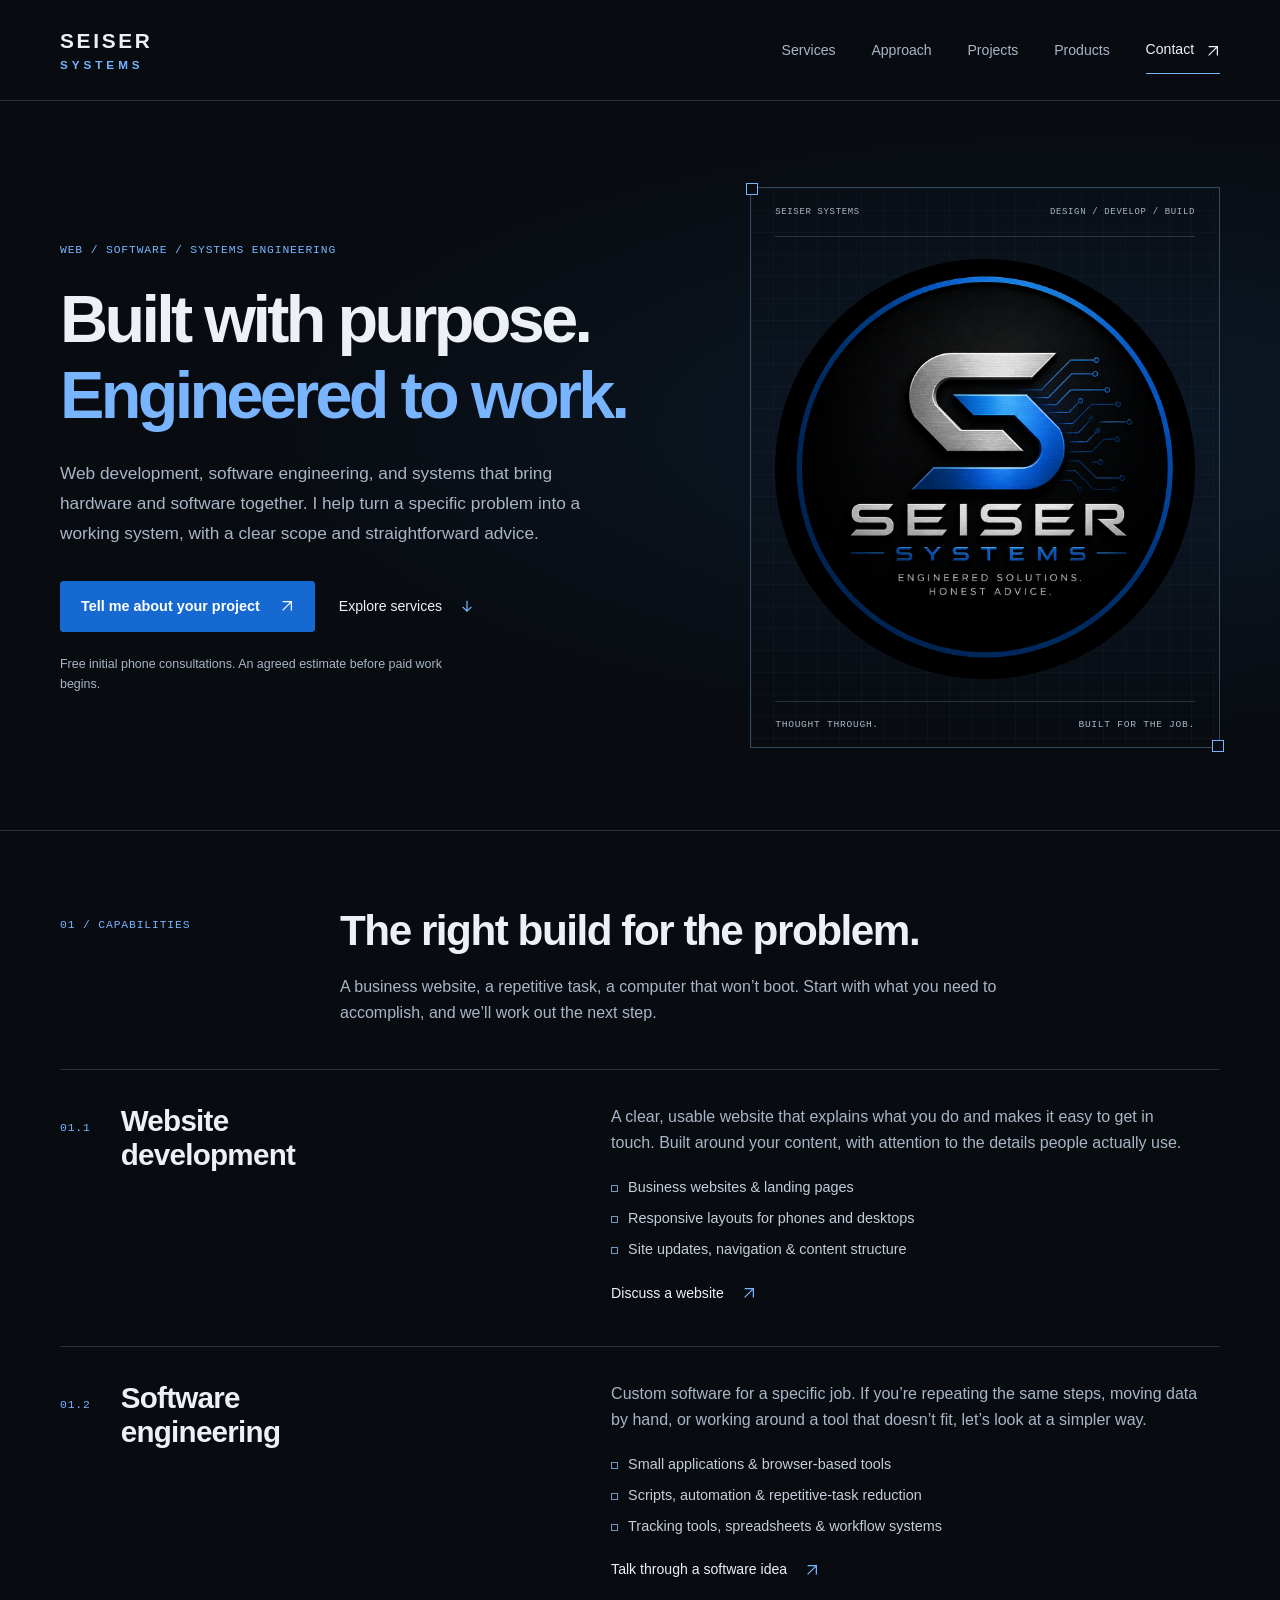
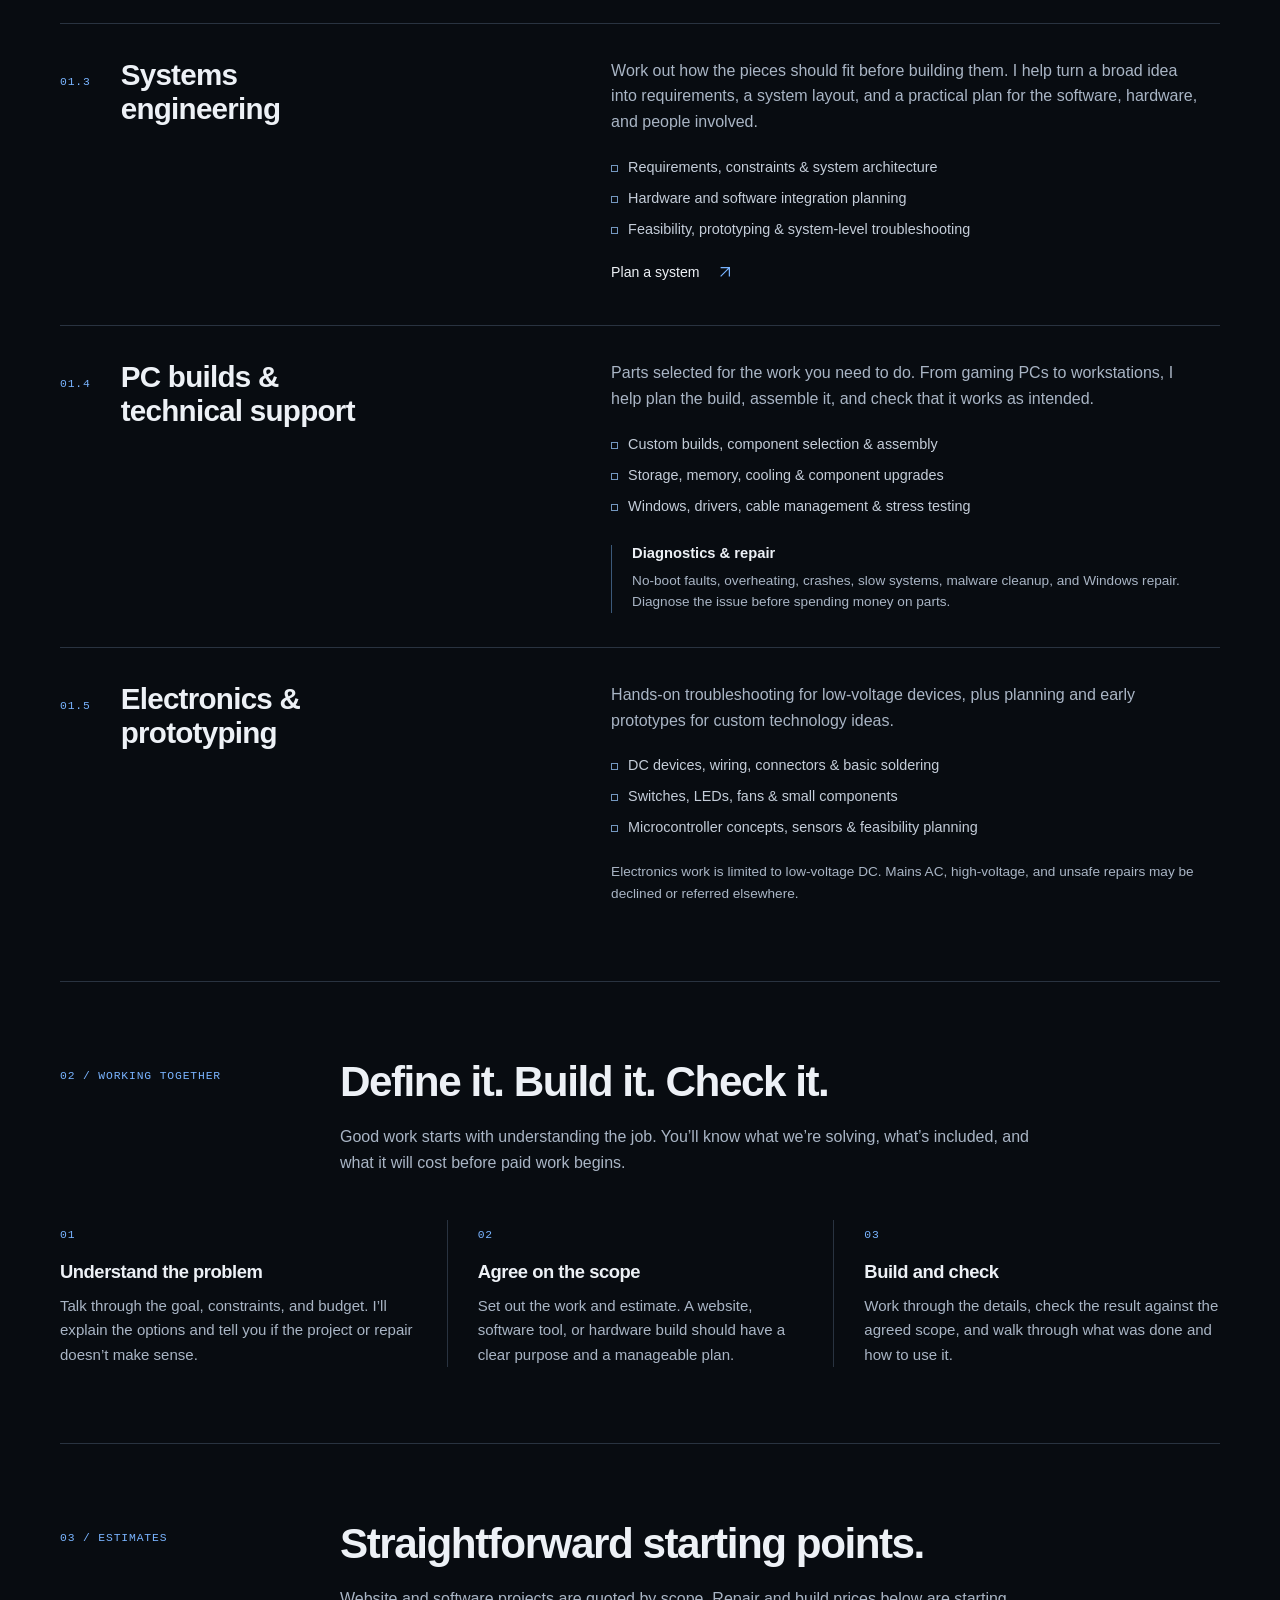
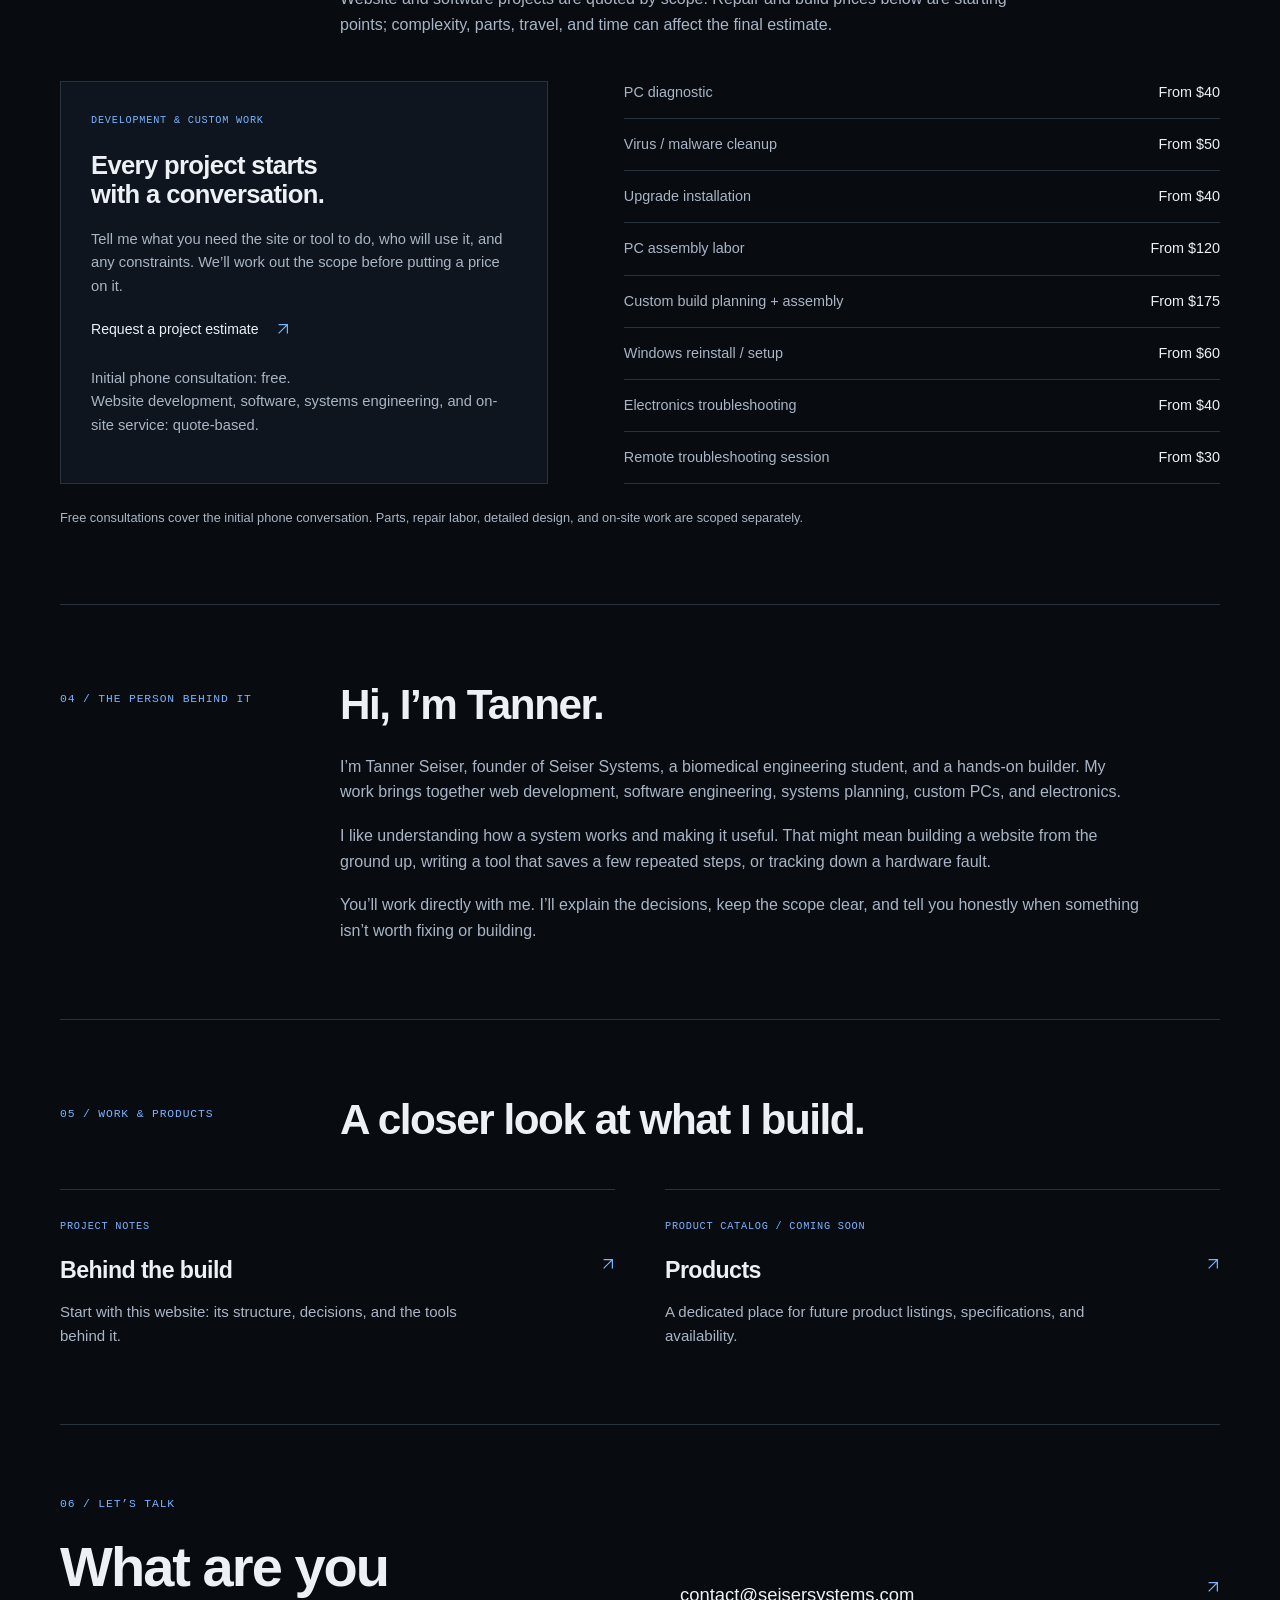
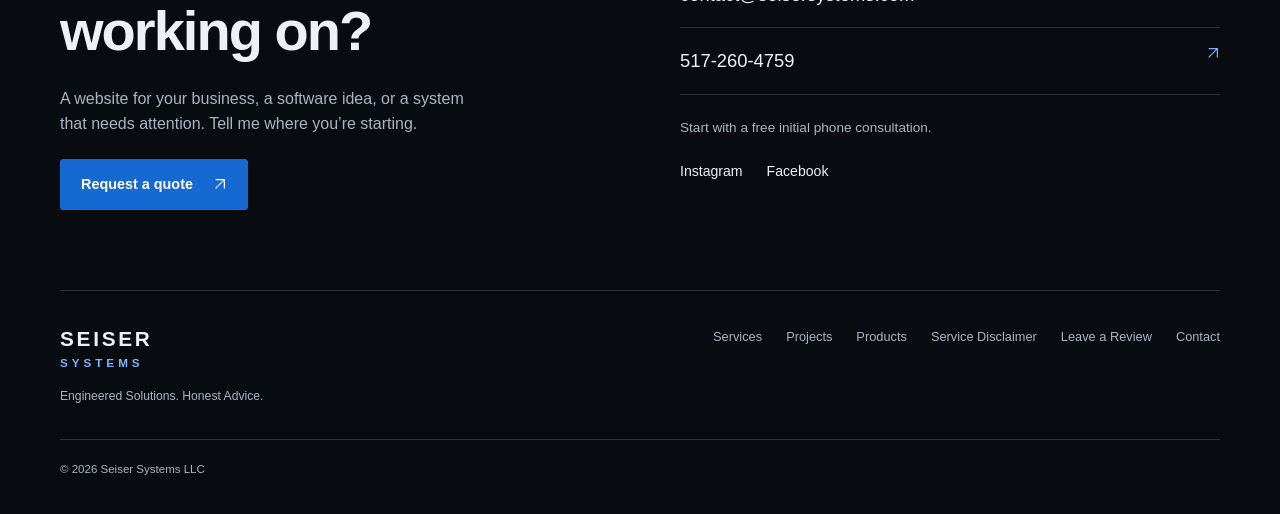
==== commit 3a758d45: "fix: use Seiser Systems LLC in footer copyright" ====
--- a/index.html
+++ b/index.html
@@ -254,7 +254,7 @@
           <a href="pages/review.html">Leave a Review</a>
           <a href="index.html#contact">Contact</a>
         </nav>
-        <p class="footer-meta">&copy; 2026 Seiser Systems</p>
+        <p class="footer-meta">&copy; 2026 Seiser Systems LLC</p>
       </div>
     </footer>
   </body>
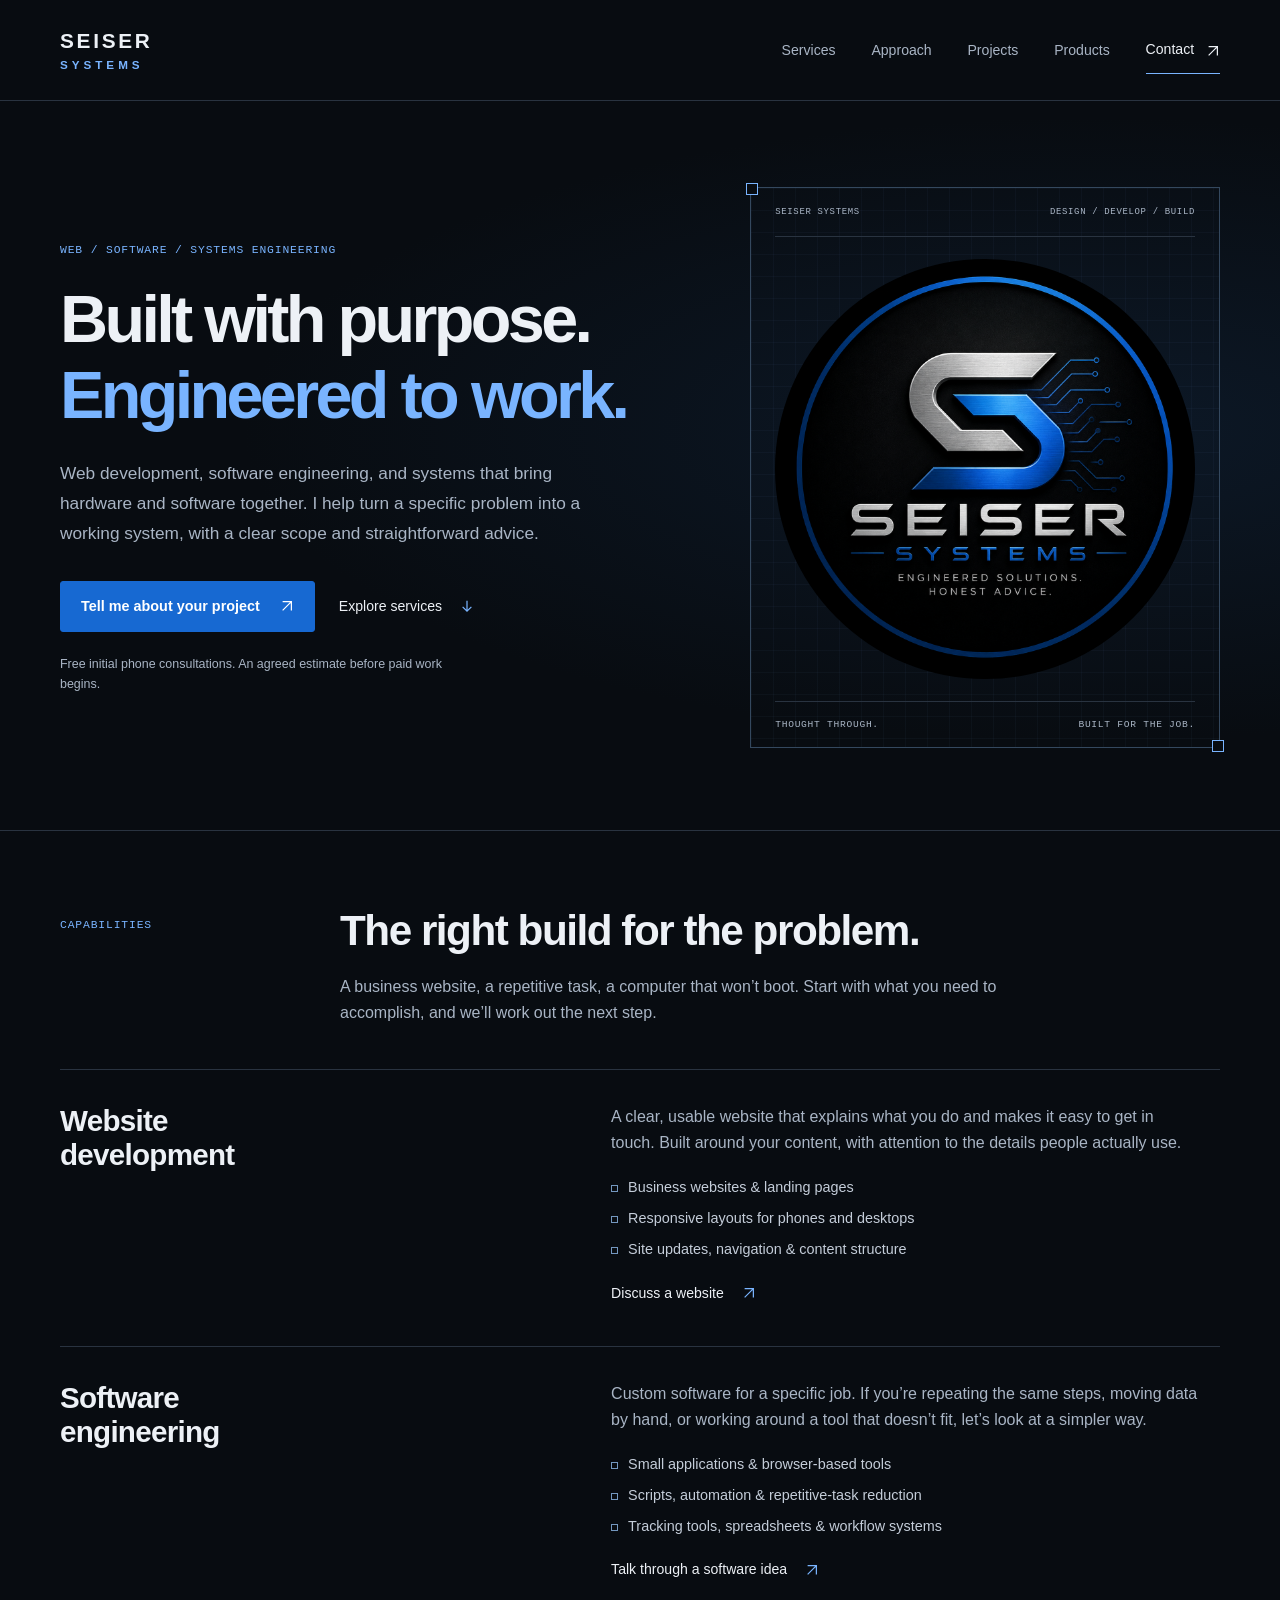
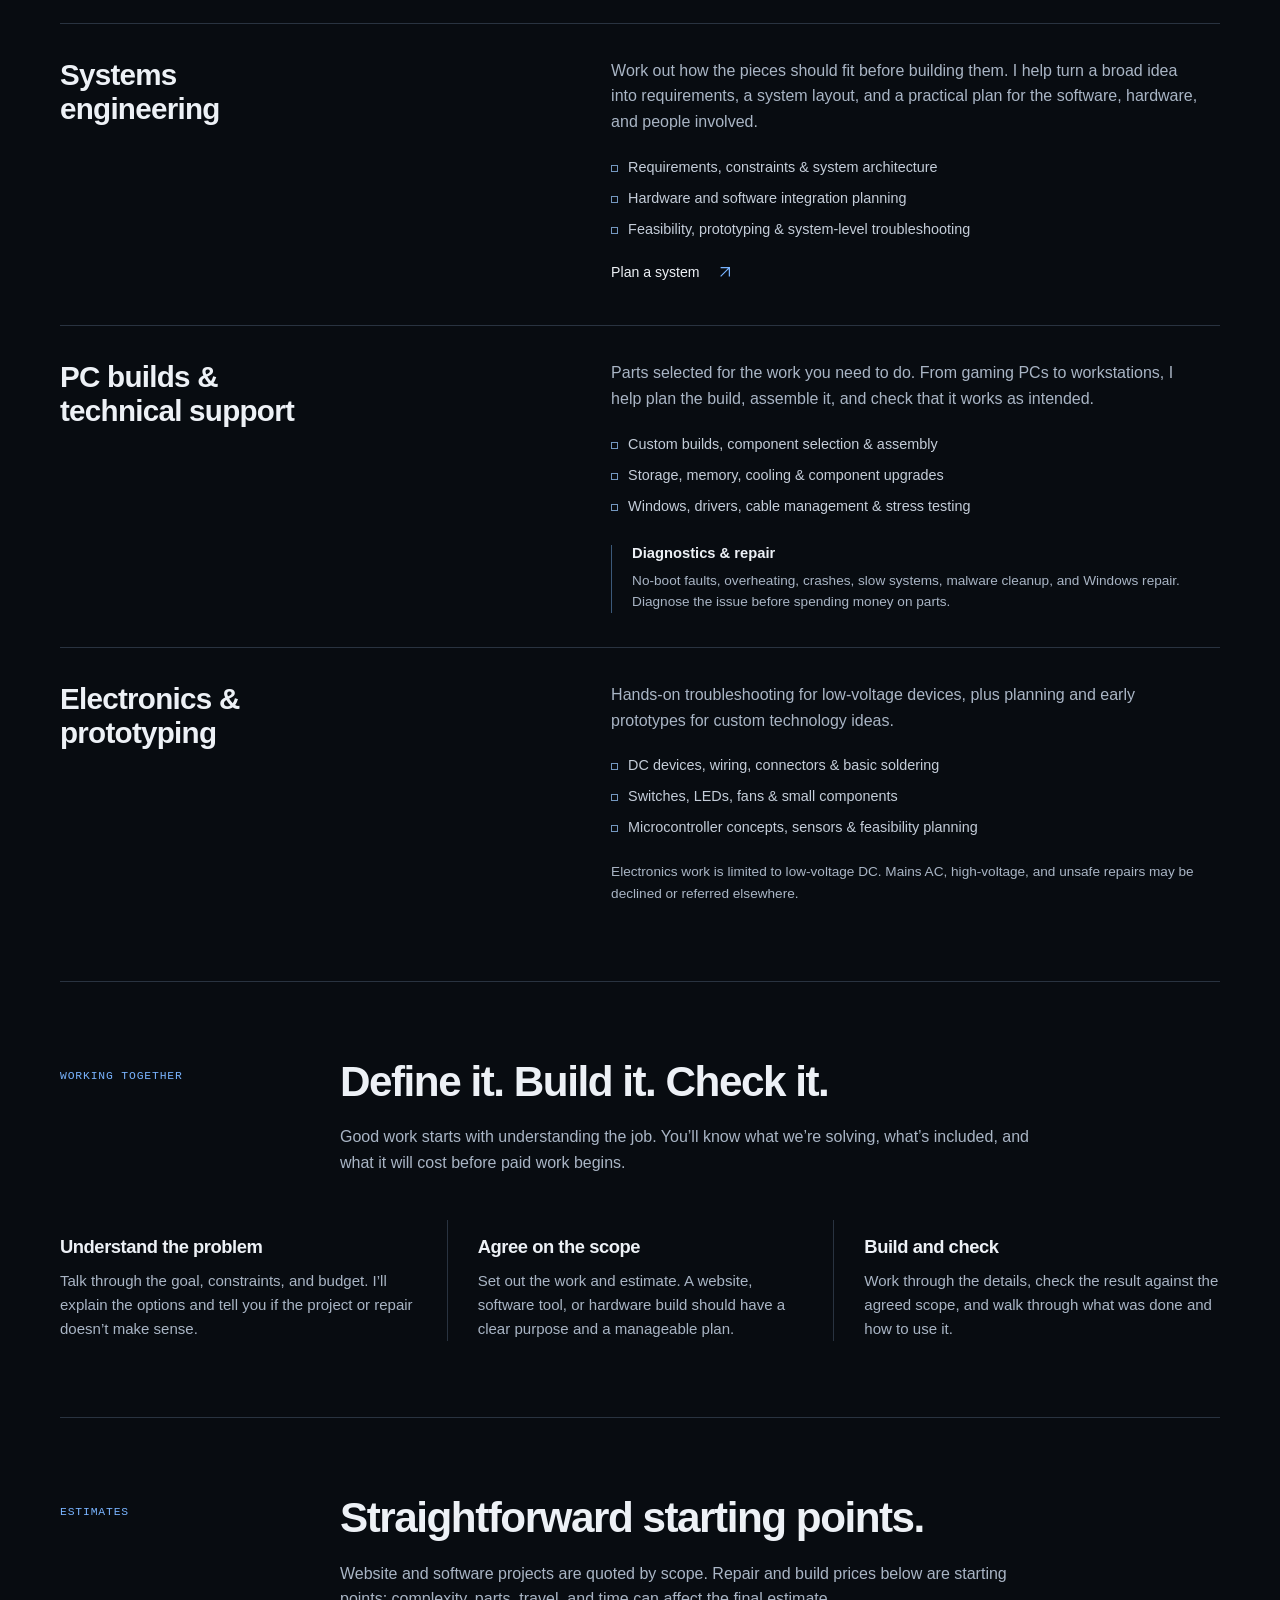
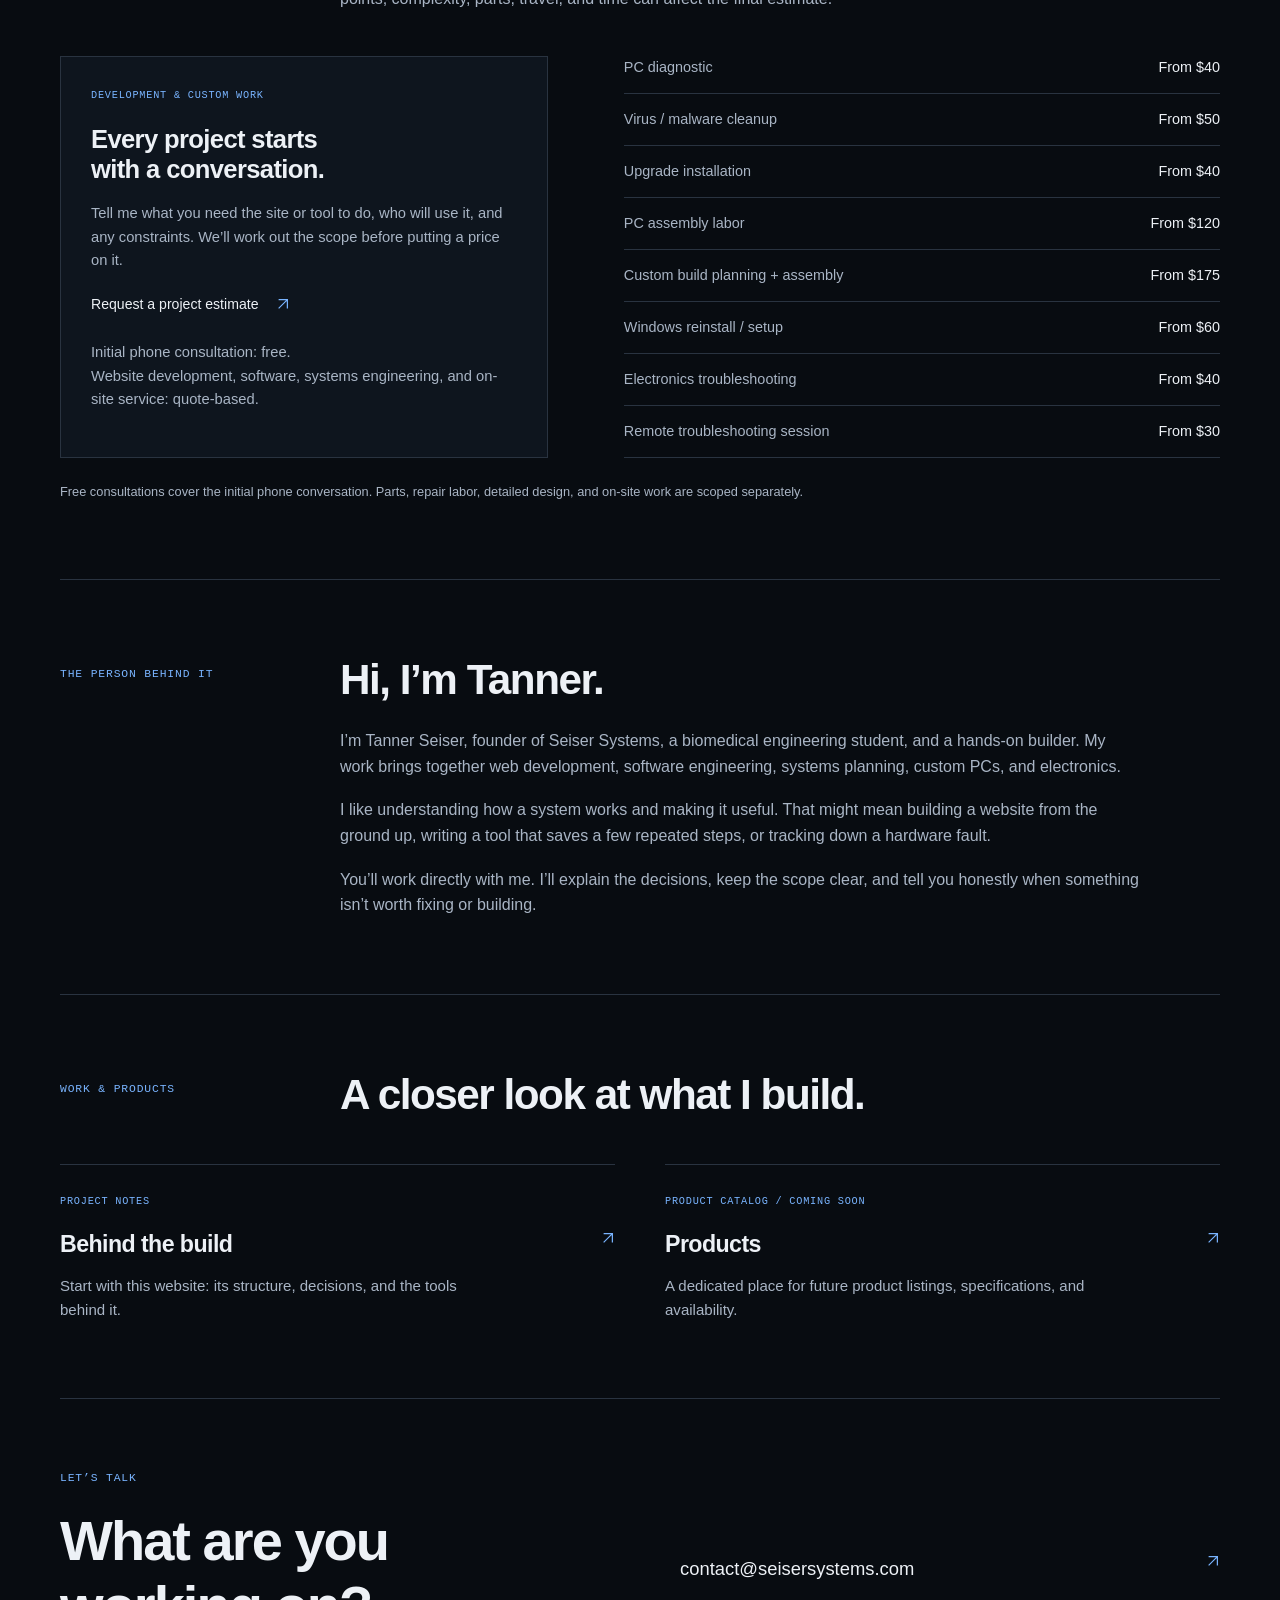
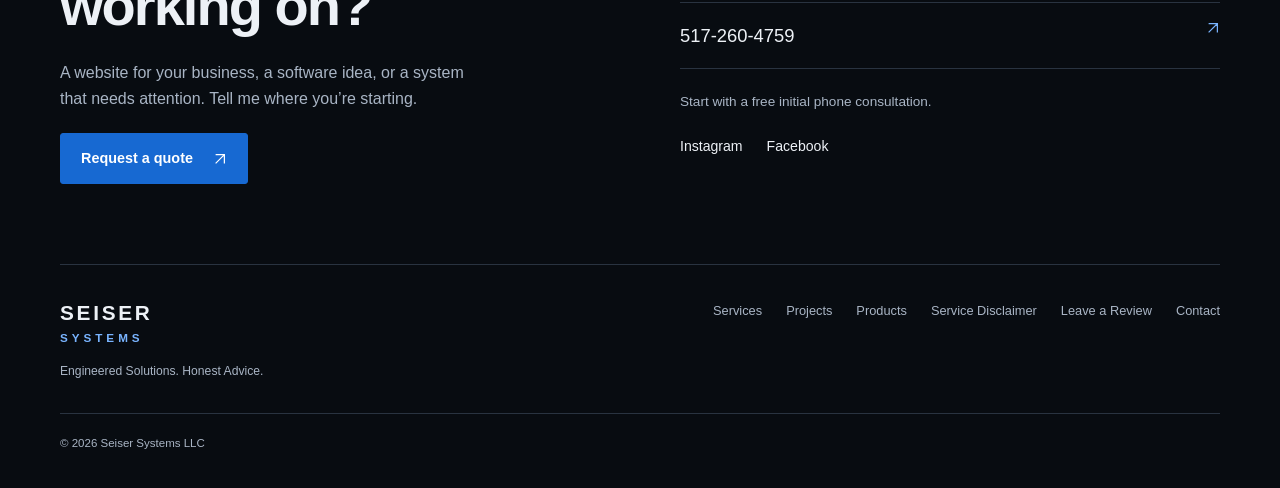
==== commit 259a78d3: "fix: correct heading spacing and remove section numbering" ====
--- a/index.html
+++ b/index.html
@@ -27,7 +27,7 @@
         <div class="hero-inner">
           <div class="hero-copy">
             <p class="eyebrow">Web / Software / Systems engineering</p>
-            <h1 id="home-heading">Built with purpose.<br><span>Engineered to work.</span></h1>
+            <h1 id="home-heading">Built with purpose. <br><span>Engineered to work.</span></h1>
             <p class="hero-summary">Web development, software engineering, and systems that bring hardware and software together. I help turn a specific problem into a working system, with a clear scope and straightforward advice.</p>
             <div class="hero-actions">
               <a class="button button-primary" href="https://forms.gle/vS6BLfuFiEZz8chR6">Tell me about your project <svg class="arrow-icon" viewBox="0 0 16 16" fill="none" aria-hidden="true" focusable="false"><path d="M3 13 13 3M3 3h10v10" stroke="currentColor" stroke-width="1.4"/></svg></a>
@@ -47,7 +47,7 @@
       </section>
       <section class="section services-section" id="services" aria-labelledby="services-heading">
         <div class="section-heading">
-          <p class="section-kicker">01 / Capabilities</p>
+          <p class="section-kicker">Capabilities</p>
           <div>
             <h2 id="services-heading">The right build for the problem.</h2>
             <p>A business website, a repetitive task, a computer that won&rsquo;t boot. Start with what you need to accomplish, and we&rsquo;ll work out the next step.</p>
@@ -55,8 +55,7 @@
         </div>
         <article class="service-row" id="web-development" aria-labelledby="web-heading">
           <div class="service-title">
-            <span class="service-number">01.1</span>
-            <h3 id="web-heading">Website<br>development</h3>
+            <h3 id="web-heading">Website <br>development</h3>
           </div>
           <div class="service-description">
             <p>A clear, usable website that explains what you do and makes it easy to get in touch. Built around your content, with attention to the details people actually use.</p>
@@ -70,8 +69,7 @@
         </article>
         <article class="service-row" id="custom-tech-solutions" aria-labelledby="software-heading">
           <div class="service-title">
-            <span class="service-number">01.2</span>
-            <h3 id="software-heading">Software<br>engineering</h3>
+            <h3 id="software-heading">Software <br>engineering</h3>
           </div>
           <div class="service-description">
             <p>Custom software for a specific job. If you&rsquo;re repeating the same steps, moving data by hand, or working around a tool that doesn&rsquo;t fit, let&rsquo;s look at a simpler way.</p>
@@ -85,8 +83,7 @@
         </article>
         <article class="service-row" id="systems-engineering" aria-labelledby="systems-heading">
           <div class="service-title">
-            <span class="service-number">01.3</span>
-            <h3 id="systems-heading">Systems<br>engineering</h3>
+            <h3 id="systems-heading">Systems <br>engineering</h3>
           </div>
           <div class="service-description">
             <p>Work out how the pieces should fit before building them. I help turn a broad idea into requirements, a system layout, and a practical plan for the software, hardware, and people involved.</p>
@@ -100,8 +97,7 @@
         </article>
         <article class="service-row" id="custom-pcs-upgrades" aria-labelledby="pcs-heading">
           <div class="service-title">
-            <span class="service-number">01.4</span>
-            <h3 id="pcs-heading">PC builds &amp;<br>technical support</h3>
+            <h3 id="pcs-heading">PC builds &amp; <br>technical support</h3>
           </div>
           <div class="service-description">
             <p>Parts selected for the work you need to do. From gaming PCs to workstations, I help plan the build, assemble it, and check that it works as intended.</p>
@@ -118,8 +114,7 @@
         </article>
         <article class="service-row" id="electronics-troubleshooting" aria-labelledby="electronics-heading">
           <div class="service-title">
-            <span class="service-number">01.5</span>
-            <h3 id="electronics-heading">Electronics &amp;<br>prototyping</h3>
+            <h3 id="electronics-heading">Electronics &amp; <br>prototyping</h3>
           </div>
           <div class="service-description">
             <p>Hands-on troubleshooting for low-voltage devices, plus planning and early prototypes for custom technology ideas.</p>
@@ -134,7 +129,7 @@
       </section>
       <section class="section" id="approach" aria-labelledby="approach-heading">
         <div class="section-heading">
-          <p class="section-kicker">02 / Working together</p>
+          <p class="section-kicker">Working together</p>
           <div>
             <h2 id="approach-heading">Define it. Build it. Check it.</h2>
             <p>Good work starts with understanding the job. You&rsquo;ll know what we&rsquo;re solving, what&rsquo;s included, and what it will cost before paid work begins.</p>
@@ -142,17 +137,14 @@
         </div>
         <ol class="process-list">
           <li>
-            <span class="service-number" aria-hidden="true">01</span>
             <h3>Understand the problem</h3>
             <p>Talk through the goal, constraints, and budget. I&rsquo;ll explain the options and tell you if the project or repair doesn&rsquo;t make sense.</p>
           </li>
           <li>
-            <span class="service-number" aria-hidden="true">02</span>
             <h3>Agree on the scope</h3>
             <p>Set out the work and estimate. A website, software tool, or hardware build should have a clear purpose and a manageable plan.</p>
           </li>
           <li>
-            <span class="service-number" aria-hidden="true">03</span>
             <h3>Build and check</h3>
             <p>Work through the details, check the result against the agreed scope, and walk through what was done and how to use it.</p>
           </li>
@@ -160,7 +152,7 @@
       </section>
       <section class="section" id="pricing" aria-labelledby="pricing-heading">
         <div class="section-heading">
-          <p class="section-kicker">03 / Estimates</p>
+          <p class="section-kicker">Estimates</p>
           <div>
             <h2 id="pricing-heading">Straightforward starting points.</h2>
             <p>Website and software projects are quoted by scope. Repair and build prices below are starting points; complexity, parts, travel, and time can affect the final estimate.</p>
@@ -169,10 +161,10 @@
         <div class="pricing-layout">
           <div class="project-pricing">
             <p class="section-kicker">Development &amp; custom work</p>
-            <h3>Every project starts<br>with a conversation.</h3>
+            <h3>Every project starts <br>with a conversation.</h3>
             <p>Tell me what you need the site or tool to do, who will use it, and any constraints. We&rsquo;ll work out the scope before putting a price on it.</p>
             <a class="text-link" href="https://forms.gle/vS6BLfuFiEZz8chR6">Request a project estimate <svg class="arrow-icon" viewBox="0 0 16 16" fill="none" aria-hidden="true" focusable="false"><path d="M3 13 13 3M3 3h10v10" stroke="currentColor" stroke-width="1.4"/></svg></a>
-            <p class="small-note">Initial phone consultation: free.<br>Website development, software, systems engineering, and on-site service: quote-based.</p>
+            <p class="small-note">Initial phone consultation: free. <br>Website development, software, systems engineering, and on-site service: quote-based.</p>
           </div>
           <ul class="pricing-list" aria-label="Hardware and support starting prices">
             <li><span>PC diagnostic</span><strong>From $40</strong></li>
@@ -189,7 +181,7 @@
       </section>
       <section class="section about-section" id="about" aria-labelledby="about-heading">
         <div class="section-heading">
-          <p class="section-kicker">04 / The person behind it</p>
+          <p class="section-kicker">The person behind it</p>
           <div>
             <h2 id="about-heading">Hi, I&rsquo;m Tanner.</h2>
             <div class="content-stack">
@@ -202,7 +194,7 @@
       </section>
       <section class="section work-section" id="projects" aria-labelledby="work-heading">
         <div class="section-heading">
-          <p class="section-kicker">05 / Work &amp; products</p>
+          <p class="section-kicker">Work &amp; products</p>
           <div>
             <h2 id="work-heading">A closer look at what I build.</h2>
           </div>
@@ -221,10 +213,10 @@
         </div>
       </section>
       <section class="section contact-section" id="contact" aria-labelledby="contact-heading">
-        <p class="section-kicker">06 / Let&rsquo;s talk</p>
+        <p class="section-kicker">Let&rsquo;s talk</p>
         <div class="contact-layout">
           <div>
-            <h2 id="contact-heading">What are you<br>working on?</h2>
+            <h2 id="contact-heading">What are you <br>working on?</h2>
             <p>A website for your business, a software idea, or a system that needs attention. Tell me where you&rsquo;re starting.</p>
             <a class="button button-primary" href="https://forms.gle/vS6BLfuFiEZz8chR6">Request a quote <svg class="arrow-icon" viewBox="0 0 16 16" fill="none" aria-hidden="true" focusable="false"><path d="M3 13 13 3M3 3h10v10" stroke="currentColor" stroke-width="1.4"/></svg></a>
           </div>
